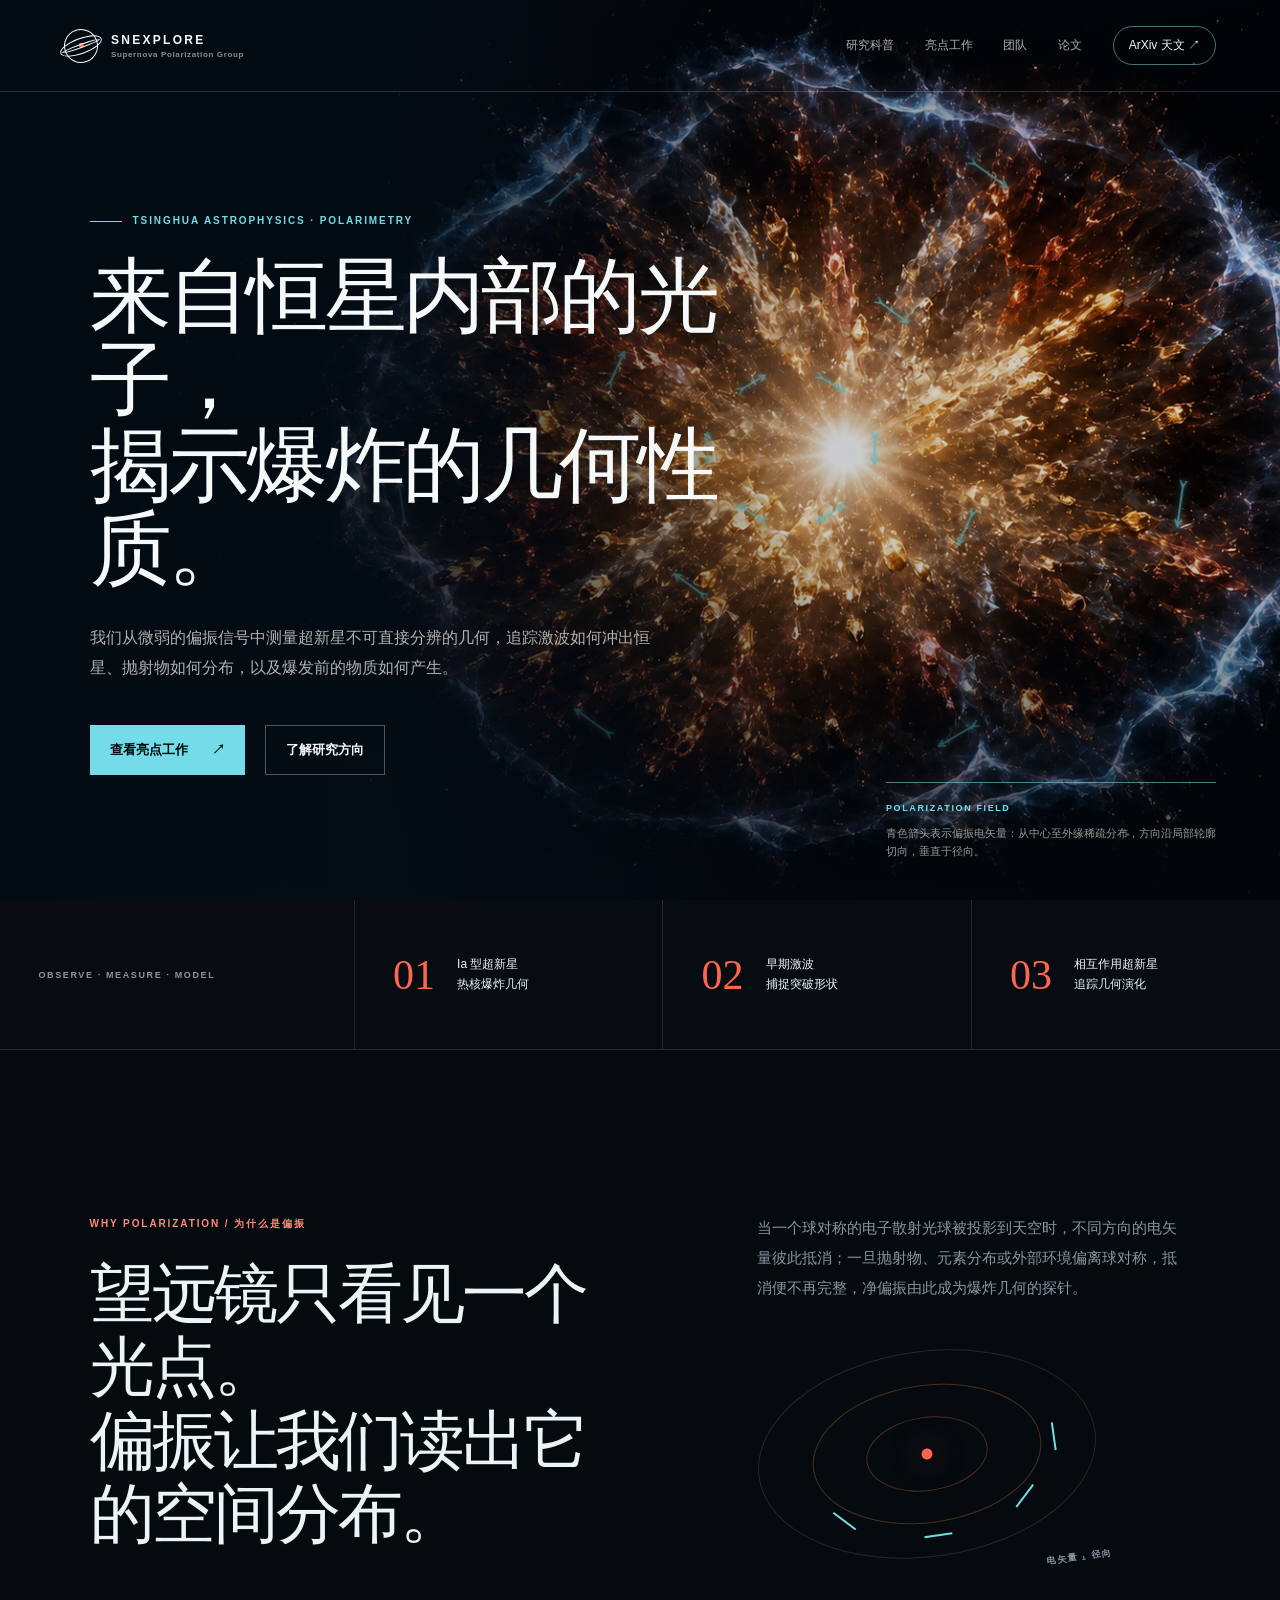
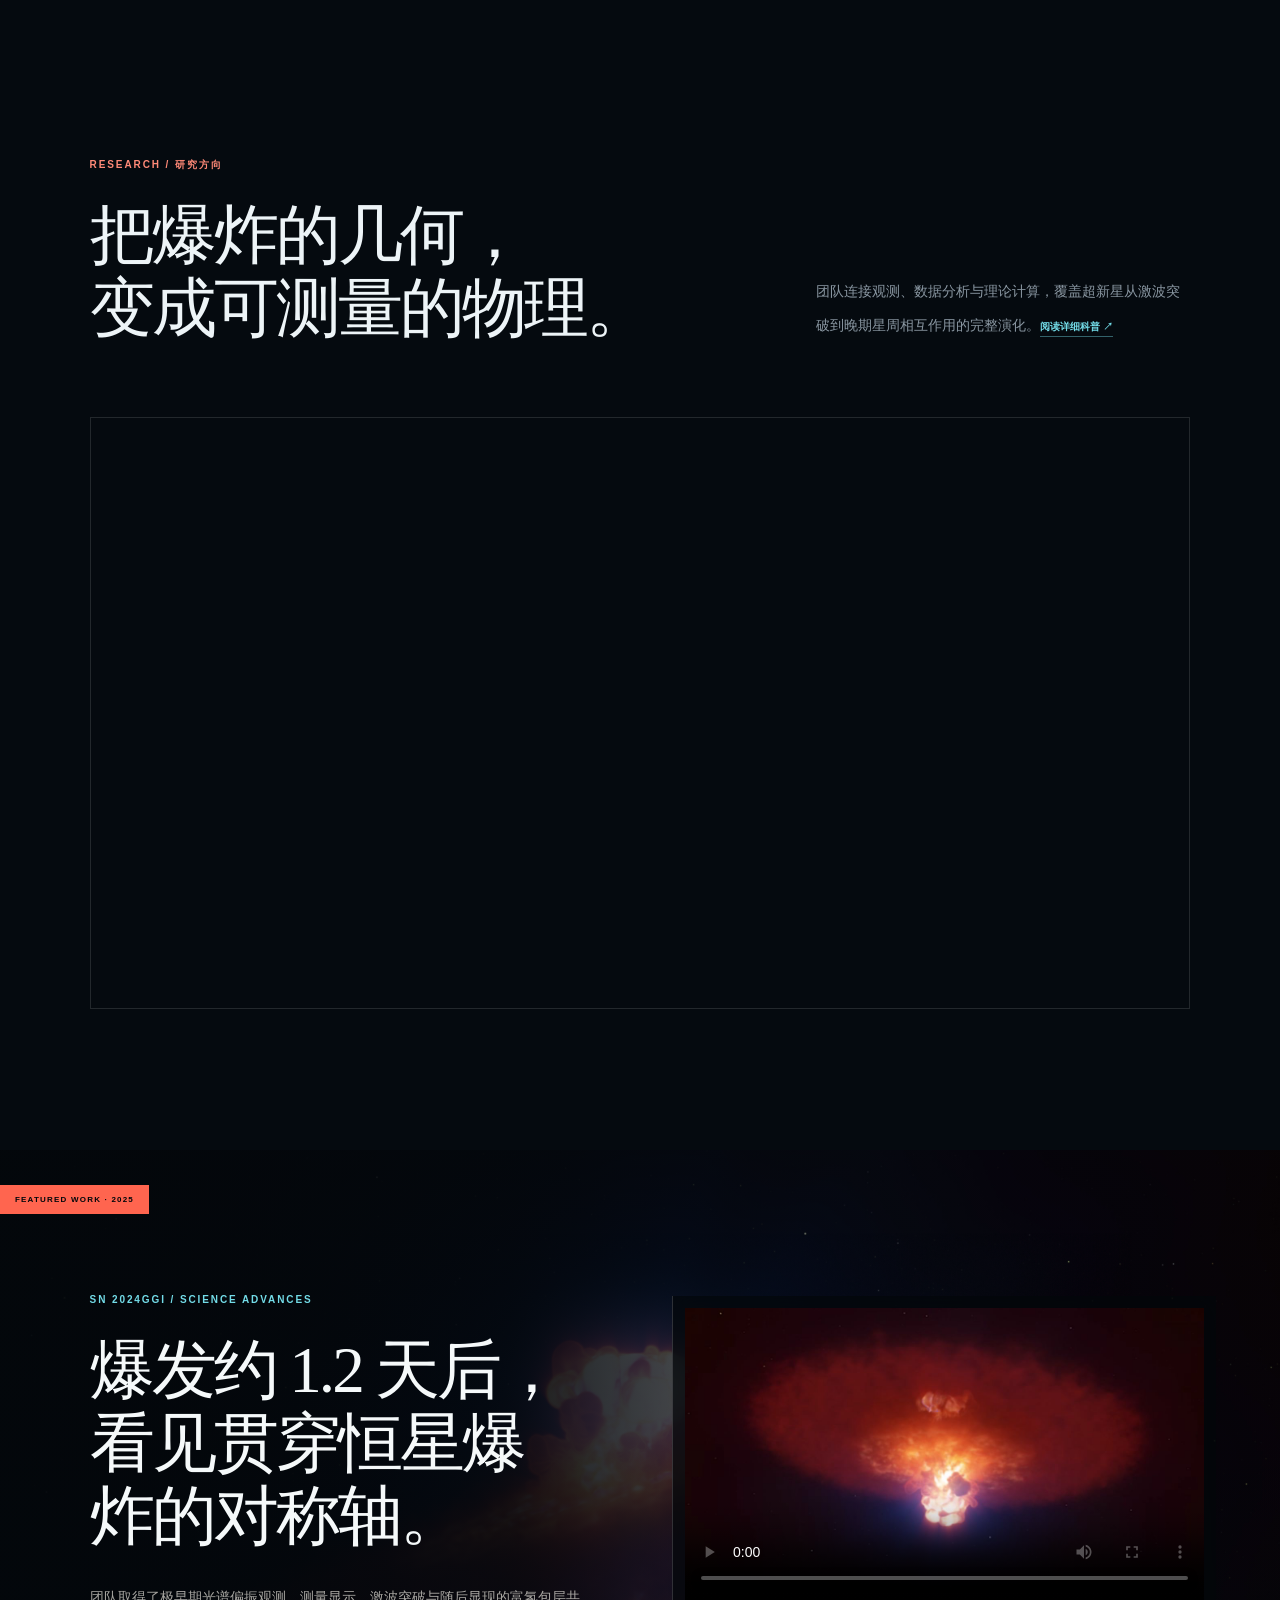
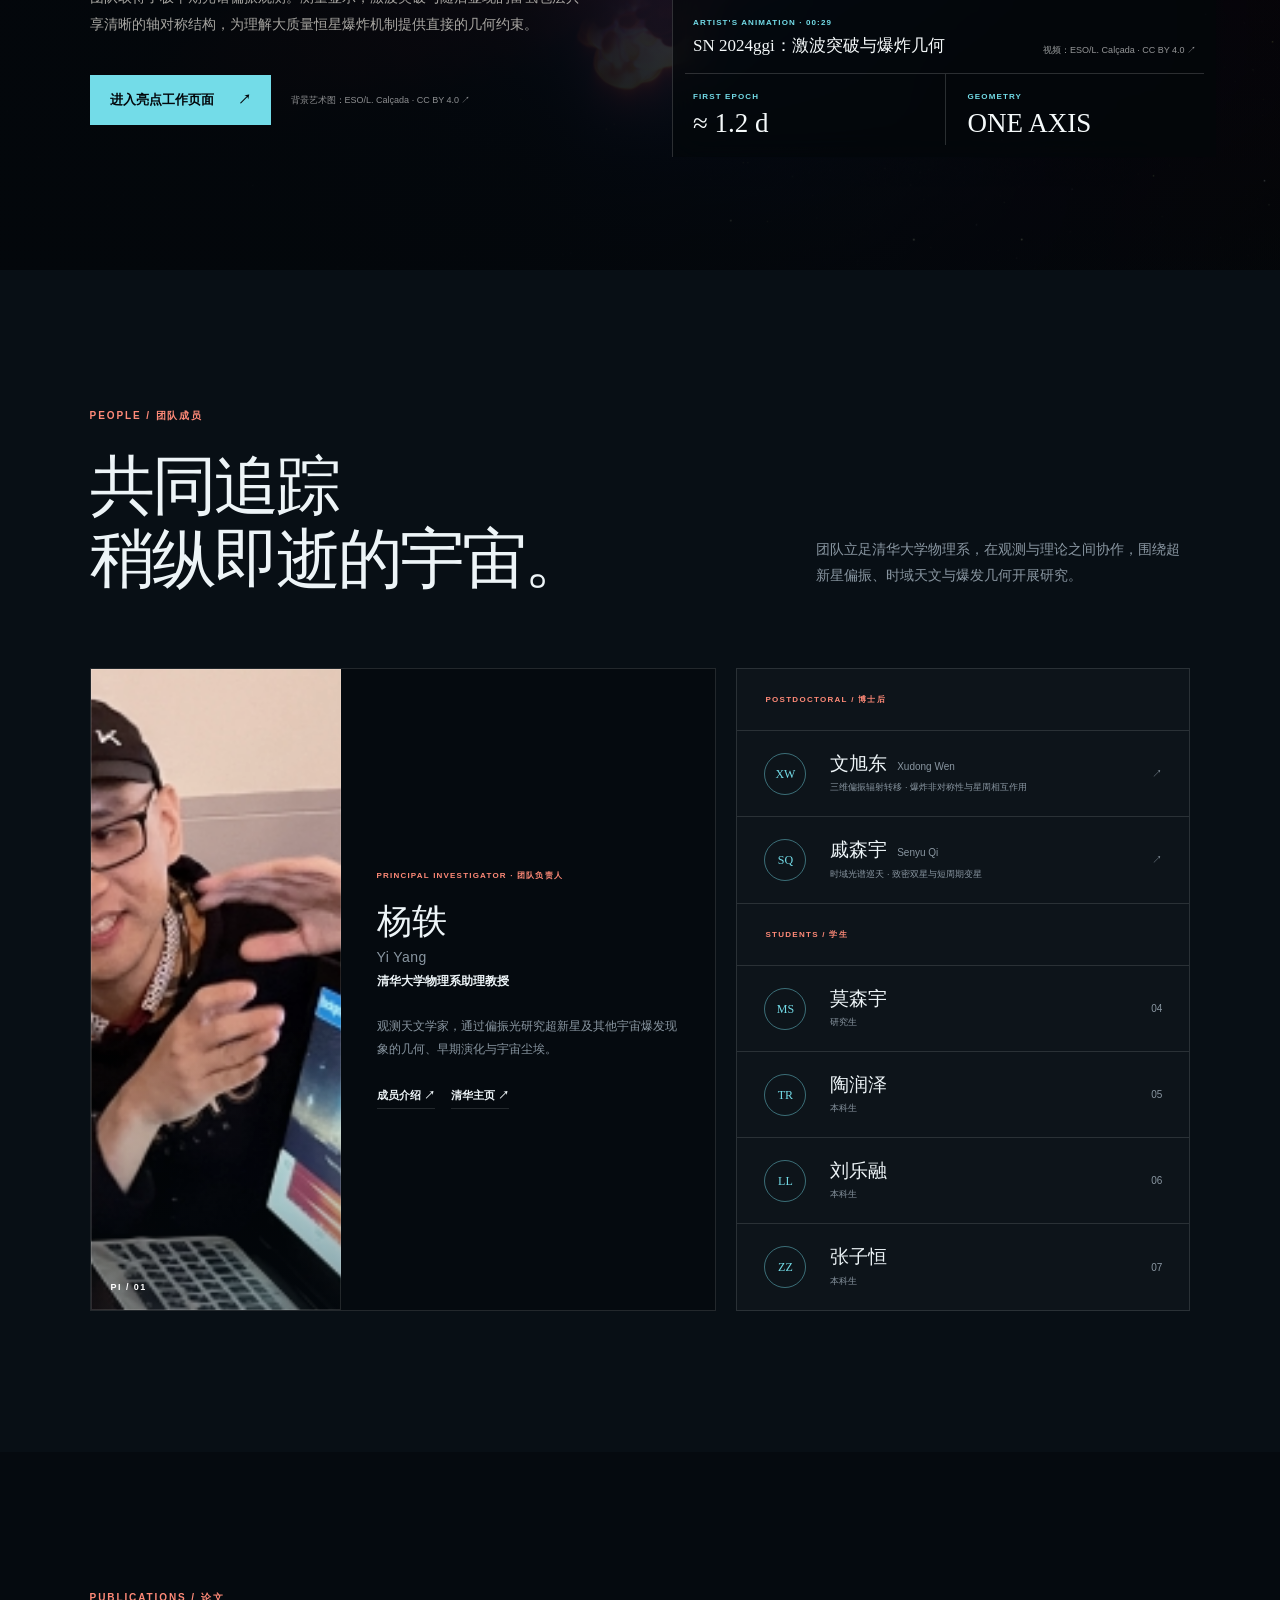
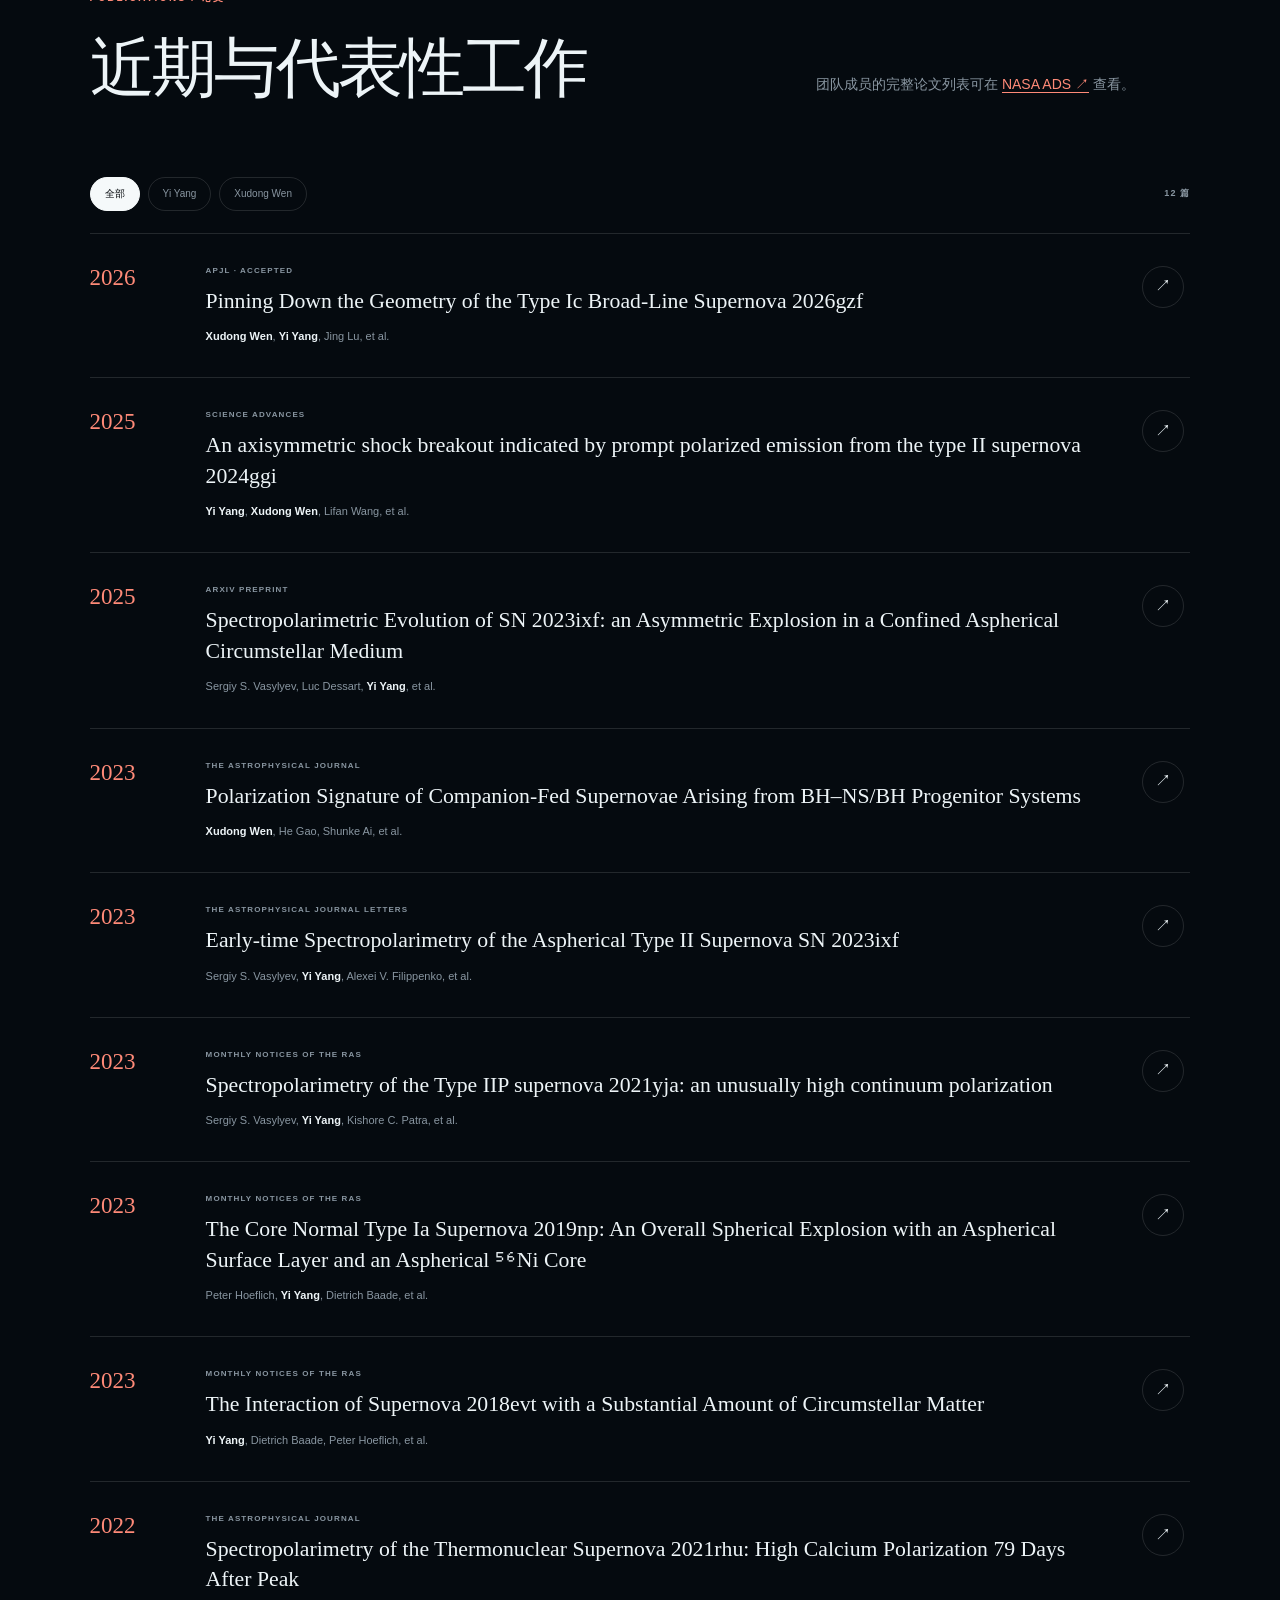
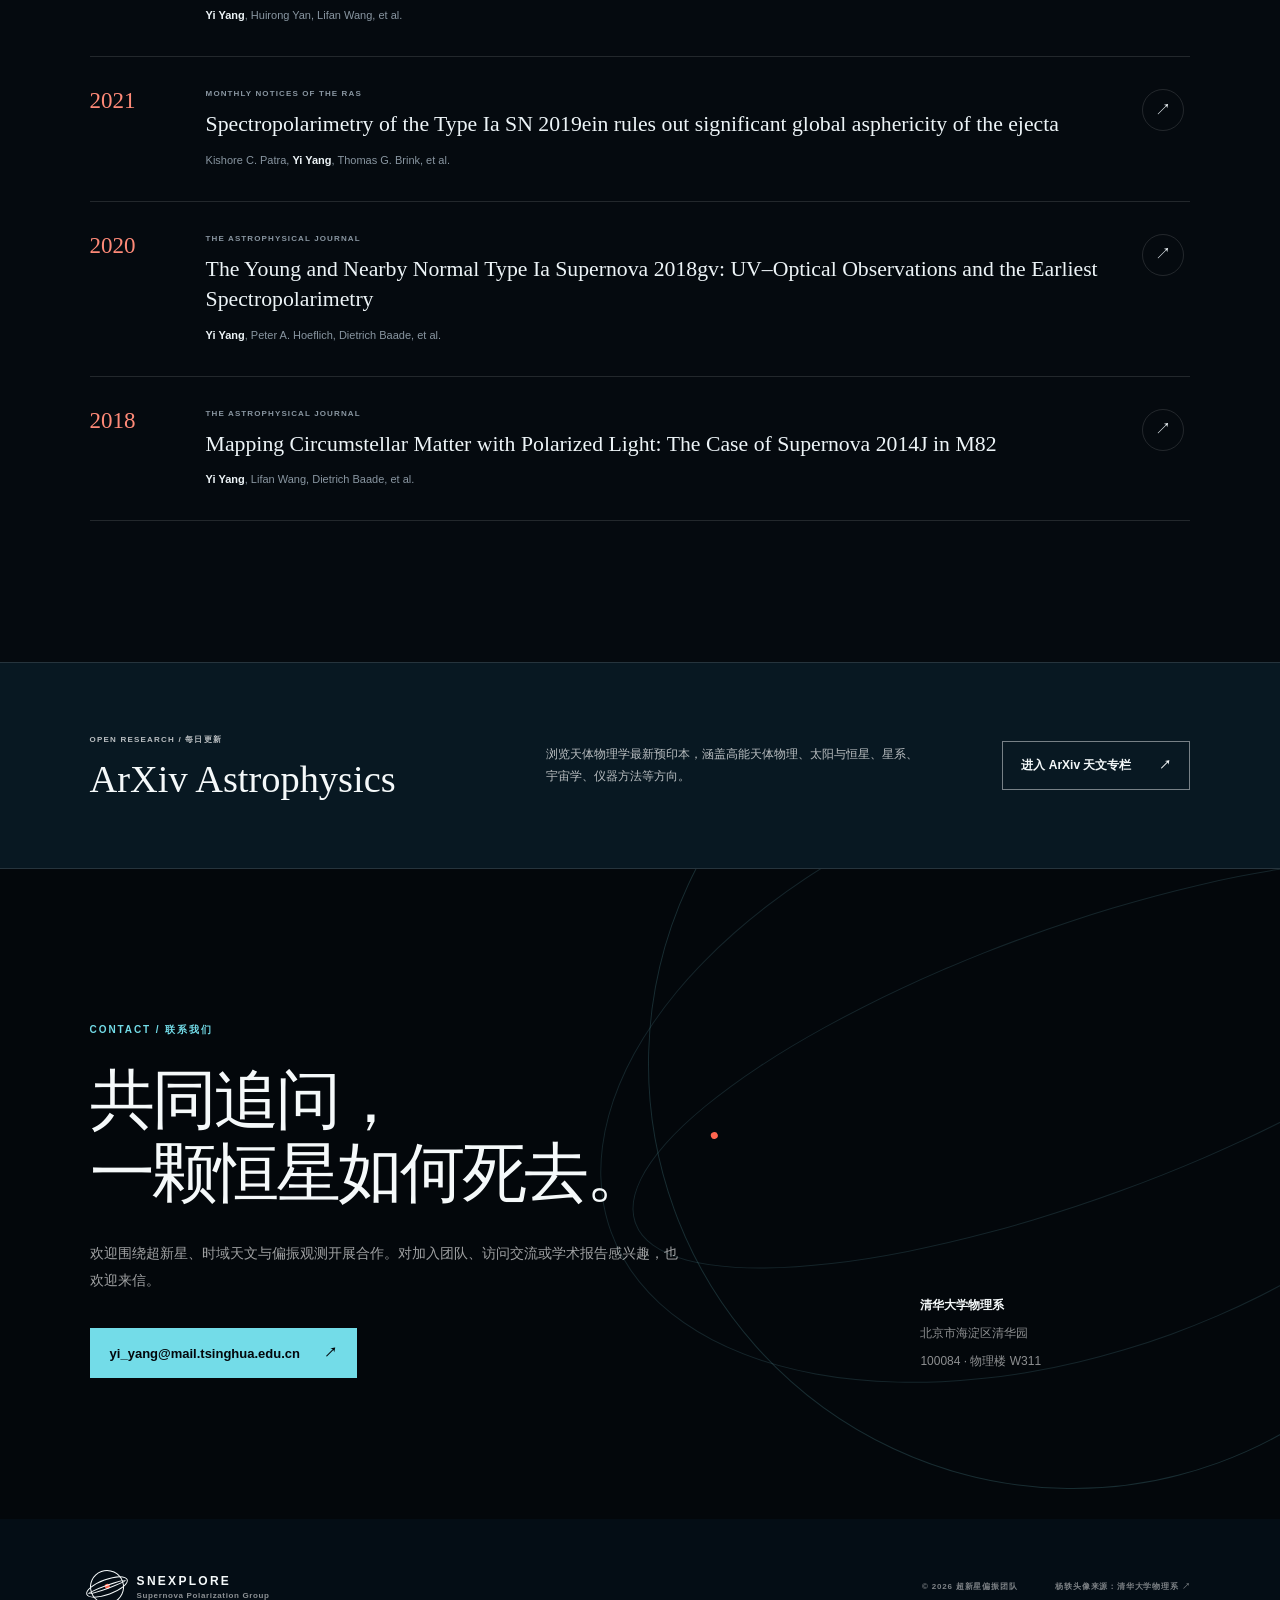
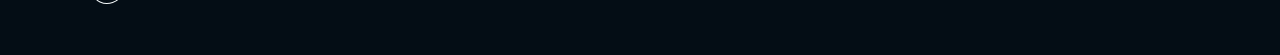
==== index.html @ 16f854c5 "Update index.html" ====
<!doctype html>
<html lang="zh-CN">
<head>
  <meta charset="utf-8">
  <meta name="viewport" content="width=device-width, initial-scale=1">
  <meta name="theme-color" content="#03070b">
  <meta name="description" content="清华大学超新星偏振团队：通过快速响应观测、光谱偏振与三维辐射转移研究恒星爆发的几何。">
  <meta property="og:title" content="超新星偏振团队 | Supernova Polarization Group">
  <meta property="og:description" content="来自恒星内部的光子，揭示爆炸的几何性质。">
  <meta property="og:type" content="website">
  <meta property="og:url" content="https://snexplore.github.io/Supernova-Research-Group/">
  <meta property="og:image" content="https://snexplore.github.io/Supernova-Research-Group/images/hero-supernova-explosion-v6.png">
  <meta name="twitter:card" content="summary_large_image">
  <meta name="twitter:title" content="超新星偏振团队 | Supernova Polarization Group">
  <meta name="twitter:description" content="来自恒星内部的光子，携带爆炸的形状。">
  <meta name="twitter:image" content="https://snexplore.github.io/Supernova-Research-Group/images/hero-supernova-explosion-v6.png">
  <title>超新星偏振团队 | Supernova Polarization Group</title>
  <link rel="icon" href="images/favicon.png">
  <link rel="stylesheet" href="css/team.css">
  <script>document.documentElement.classList.add('js')</script>
  <script src="js/team.js" defer></script>
</head>
<body>
  <a class="skip-link" href="#main">跳到主要内容</a>

  <header class="site-header" data-header>
    <a class="brand" href="#top" aria-label="超新星偏振团队首页">
      <span class="brand-mark" aria-hidden="true"><i></i></span>
      <span><b>SNEXPLORE</b><small>Supernova Polarization Group</small></span>
    </a>
    <button class="menu-toggle" type="button" aria-expanded="false" aria-controls="site-nav">菜单</button>
    <nav id="site-nav" aria-label="主导航">
      <a href="research.html">研究科普</a>
      <a href="highlights.html">亮点工作</a>
      <a href="#people">团队</a>
      <a href="#publications">论文</a>
      <a class="nav-cta" href="https://arxiv.org/list/astro-ph/recent" target="_blank" rel="noopener">ArXiv 天文 ↗</a>
    </nav>
  </header>

  <main id="main">
    <section class="hero" id="top">
      <img class="hero-image" src="images/hero-supernova-explosion-v6.png" alt="超新星爆发瞬间：中心强光、向外高速扩张的碎裂抛射物、激波壳和丝状结构" fetchpriority="high">
      <svg class="polarization-overlay" viewBox="0 0 1536 1024" preserveAspectRatio="xMidYMid slice" role="img" aria-labelledby="polarization-title">
        <title id="polarization-title">从爆炸中心至外缘稀疏分布的切向偏振电矢量，全部垂直于局部径向</title>
        <defs>
          <marker id="e-arrow-start" viewBox="0 0 8 8" refX="4" refY="4" markerWidth="5" markerHeight="5" orient="auto-start-reverse"><path d="M 8 1 L 1 4 L 8 7" fill="none" stroke="currentColor" stroke-width="1.2"/></marker>
          <marker id="e-arrow-end" viewBox="0 0 8 8" refX="4" refY="4" markerWidth="5" markerHeight="5" orient="auto"><path d="M 1 1 L 7 4 L 1 7" fill="none" stroke="currentColor" stroke-width="1.5"/></marker>
        </defs>
        <g transform="translate(-85 0)"marker-start="url(#e-arrow-start)"marker-end="url(#e-arrow-end)">
          <line x1="-14" y1="0" x2="14" y2="0" transform="translate(1120 510) rotate(90)"/>
          <line x1="-14" y1="0" x2="14" y2="0" transform="translate(1070 584) rotate(148.7)"/>
          <line x1="-14" y1="0" x2="14" y2="0" transform="translate(980 584) rotate(211.3)"/>
          <line x1="-14" y1="0" x2="14" y2="0" transform="translate(930 510) rotate(270)"/>
          <line x1="-14" y1="0" x2="14" y2="0" transform="translate(980 436) rotate(328.7)"/>
          <line x1="-14" y1="0" x2="14" y2="0" transform="translate(1070 436) rotate(31.3)"/>
          <line x1="-18" y1="0" x2="18" y2="0" transform="translate(1224 600) rotate(114.34)"/>
          <line x1="-18" y1="0" x2="18" y2="0" transform="translate(910 666) rotate(216.4)"/>
          <line x1="-18" y1="0" x2="18" y2="0" transform="translate(826 420) rotate(294.34)"/>
          <line x1="-18" y1="0" x2="18" y2="0" transform="translate(1140 354) rotate(36.4)"/>
          <line x1="-22" y1="0" x2="22" y2="0" transform="translate(1468 573) rotate(98.09)"/>
          <line x1="-22" y1="0" x2="22" y2="0" transform="translate(1215 836) rotate(149.77)"/>
          <line x1="-22" y1="0" x2="22" y2="0" transform="translate(800 822) rotate(215.8)"/>
          <line x1="-22" y1="0" x2="22" y2="0" transform="translate(582 573) rotate(261.91)"/>
          <line x1="-22" y1="0" x2="22" y2="0" transform="translate(767 215) rotate(318.83)"/>
          <line x1="-22" y1="0" x2="22" y2="0" transform="translate(1250 198) rotate(35.8)"/>
        </g>
      </svg>
      <div class="hero-scrim" aria-hidden="true"></div>
      <div class="hero-copy">
        <p class="eyebrow"><span></span> TSINGHUA ASTROPHYSICS · POLARIMETRY</p>
        <h1>来自恒星内部的光子，<br>揭示爆炸的几何性质。</h1>
        <p class="hero-lead">我们从微弱的偏振信号中测量超新星不可直接分辨的几何，追踪激波如何冲出恒星、抛射物如何分布，以及爆发前的物质如何产生。</p>
        <div class="hero-actions">
          <a class="button primary" href="highlights.html">查看亮点工作 <span aria-hidden="true">↗</span></a>
          <a class="button ghost" href="#research">了解研究方向</a>
        </div>
      </div>
      <div class="hero-note">
        <span>POLARIZATION FIELD</span>
        <p>青色箭头表示偏振电矢量：从中心至外缘稀疏分布，方向沿局部轮廓切向，垂直于径向。</p>
      </div>
      <div class="hero-index" aria-hidden="true">Q / U</div>
    </section>

    <section class="signal-strip" aria-label="团队研究速览">
      <p>OBSERVE · MEASURE · MODEL</p>
      <div><strong>01</strong><span>Ia 型超新星<br>热核爆炸几何</span></div>
      <div><strong>02</strong><span>早期激波<br>捕捉突破形状</span></div>
      <div><strong>03</strong><span>相互作用超新星<br>追踪几何演化</span></div>
    </section>

    <section class="manifesto section-pad reveal">
      <div>
        <p class="section-kicker">WHY POLARIZATION / 为什么是偏振</p>
        <h2>望远镜只看见一个光点。<br>偏振让我们读出它的空间分布。</h2>
      </div>
      <div class="manifesto-copy">
        <p>当一个球对称的电子散射光球被投影到天空时，不同方向的电矢量彼此抵消；一旦抛射物、元素分布或外部环境偏离球对称，抵消便不再完整，净偏振由此成为爆炸几何的探针。</p>
        <div class="vector-legend" aria-label="偏振方向示意图">
          <span class="legend-core"></span>
          <i style="--a:0deg"></i><i style="--a:45deg"></i><i style="--a:90deg"></i><i style="--a:135deg"></i>
          <b>电矢量 ⟂ 径向</b>
        </div>
      </div>
    </section>

    <section class="research section-pad" id="research">
      <div class="section-heading reveal">
        <div><p class="section-kicker">RESEARCH / 研究方向</p><h2>把爆炸的几何，<br>变成可测量的物理。</h2></div>
        <p>团队连接观测、数据分析与理论计算，覆盖超新星从激波突破到晚期星周相互作用的完整演化。<a class="text-link" href="research.html">阅读详细科普 ↗</a></p>
      </div>
      <div class="research-grid">
        <article class="research-card reveal">
          <div class="research-top"><span>01</span><em>THERMONUCLEAR</em></div>
          <figure class="research-plot">
            <svg viewBox="0 0 300 150" role="img" aria-label="Ia 型超新星连续谱与谱线偏振概念曲线">
              <path class="plot-axis" d="M30 16V122H284"/>
              <path class="plot-grid" d="M30 52H284M30 87H284"/>
              <path class="plot-secondary" d="M30 102C65 103 88 100 112 102S158 101 184 103 230 101 284 102"/>
              <path class="plot-primary" d="M30 104C65 103 83 102 104 100 120 97 126 49 142 48 159 49 158 96 178 99 197 101 211 98 225 94 239 88 243 67 255 63 268 67 271 96 284 99"/>
              <text x="104" y="38">Si II</text><text x="234" y="54">Ca II</text><text x="35" y="143">WAVELENGTH →</text><text x="2" y="18">P</text>
            </svg>
            <figcaption>谱线峰值追踪元素分布；低连续谱约束整体形状</figcaption>
          </figure>
          <h3>Ia 型超新星偏振</h3>
          <p>用连续谱与谱线偏振约束白矮星热核爆炸的整体非球对称性、元素分布和观测视角。</p>
          <a class="card-link" href="research.html#type-ia">TYPE IA SUPERNOVAE · 深入了解 ↗</a>
        </article>
        <article class="research-card reveal">
          <div class="research-top"><span>02</span><em>SHOCK BREAKOUT</em></div>
          <figure class="research-plot">
            <svg viewBox="0 0 300 150" role="img" aria-label="超新星爆发后早期偏振随时间变化的概念曲线">
              <path class="plot-axis" d="M30 16V122H284"/>
              <path class="plot-grid" d="M30 52H284M30 87H284"/>
              <path class="plot-primary" d="M31 35C53 37 61 44 78 54 95 65 101 92 125 96 151 100 167 76 190 73 216 70 235 84 284 87"/>
              <path class="plot-marker" d="M80 16V122M190 16V122"/>
              <text x="48" y="143">HOURS</text><text x="172" y="143">DAYS</text><text x="2" y="18">P</text><text x="87" y="31">BREAKOUT</text>
            </svg>
            <figcaption>小时尺度保留最初几何；快速响应决定能否捕捉</figcaption>
          </figure>
          <h3>早期激波突破</h3>
          <p>在爆发后数小时至数天内快速响应，在星周相互作用重塑外层之前测量第一缕光携带的几何。</p>
          <a class="card-link" href="research.html#shock-breakout">RAPID RESPONSE · 深入了解 ↗</a>
        </article>
        <article class="research-card reveal">
          <div class="research-top"><span>03</span><em>INTERACTION</em></div>
          <figure class="research-plot">
            <svg viewBox="0 0 300 150" role="img" aria-label="相互作用超新星在 Stokes Q-U 平面上的概念轨迹">
              <path class="plot-axis" d="M22 74H286M151 14V130"/>
              <path class="plot-grid" d="M68 14V130M234 14V130M22 38H286M22 108H286"/>
              <path class="plot-primary qu-loop" d="M83 99C98 50 151 27 204 45 242 58 219 103 174 110 127 118 91 91 111 64 131 38 186 46 201 72"/>
              <circle cx="83" cy="99" r="4"/><circle cx="151" cy="27" r="4"/><circle cx="204" cy="45" r="4"/><circle cx="174" cy="110" r="4"/>
              <text x="278" y="69">Q</text><text x="157" y="20">U</text><text x="28" y="143">MULTI-EPOCH / LINE LOOP</text>
            </svg>
            <figcaption>轨迹方向、主轴与环结构编码三维形态及其演化</figcaption>
          </figure>
          <h3>相互作用超新星几何演化</h3>
          <p>连接多历元偏振、光谱与三维辐射转移，追踪抛射物撞击非球对称星周物质时的形态演化。</p>
          <a class="card-link" href="research.html#interaction">GEOMETRIC EVOLUTION · 深入了解 ↗</a>
        </article>
      </div>
    </section>

    <section class="featured-work">
      <div class="feature-label">FEATURED WORK · 2025</div>
      <div class="feature-copy reveal">
        <p class="section-kicker light">SN 2024ggi / SCIENCE ADVANCES</p>
        <h2>爆发约 1.2 天后，<br>看见贯穿恒星爆炸的对称轴。</h2>
        <p>团队取得了极早期光谱偏振观测。测量显示，激波突破与随后显现的富氢包层共享清晰的轴对称结构，为理解大质量恒星爆炸机制提供直接的几何约束。</p>
        <div class="feature-actions">
          <a class="button primary" href="highlights.html#sn2024ggi">进入亮点工作页面 <span aria-hidden="true">↗</span></a>
          <a class="art-credit" href="https://www.eso.org/public/images/eso2520a/" target="_blank" rel="noopener">背景艺术图：ESO/L. Calçada · CC BY 4.0 ↗</a>
        </div>
      </div>
      <div class="feature-media reveal">
        <video controls playsinline preload="metadata" poster="images/sn2024ggi-video-poster-v2.png" aria-label="SN 2024ggi 超新星爆发艺术动画">
          <source src="videos/sn2024ggi-eso.mp4" type="video/mp4">
          您的浏览器暂不支持视频播放。
        </video>
        <div class="video-caption">
          <div><span>ARTIST'S ANIMATION · 00:29</span><strong>SN 2024ggi：激波突破与爆炸几何</strong></div>
          <a href="https://www.eso.org/public/videos/eso2520b/" target="_blank" rel="noopener">视频：ESO/L. Calçada · CC BY 4.0 ↗</a>
        </div>
        <div class="feature-brief" aria-label="研究关键数据">
          <div><span>FIRST EPOCH</span><strong>≈ 1.2 d</strong></div>
          <div><span>GEOMETRY</span><strong>ONE AXIS</strong></div>
        </div>
      </div>
    </section>

    <section class="people section-pad" id="people">
      <div class="section-heading reveal">
        <div><p class="section-kicker">PEOPLE / 团队成员</p><h2>共同追踪<br>稍纵即逝的宇宙。</h2></div>
        <p>团队立足清华大学物理系，在观测与理论之间协作，围绕超新星偏振、时域天文与爆发几何开展研究。</p>
      </div>

      <div class="people-layout">
        <article class="leader-card pi-card reveal">
          <a class="leader-photo" href="people/yi-yang.html" aria-label="查看杨轶成员介绍">
            <img src="images/yi-yang-official.jpg" alt="杨轶，清华大学物理系助理教授" loading="lazy">
            <span>PI / 01</span>
          </a>
          <div class="leader-info">
            <p>PRINCIPAL INVESTIGATOR · 团队负责人</p>
            <h3>杨轶 <small>Yi Yang</small></h3>
            <span class="role">清华大学物理系助理教授</span>
            <p>观测天文学家，通过偏振光研究超新星及其他宇宙爆发现象的几何、早期演化与宇宙尘埃。</p>
            <div class="person-links"><a href="people/yi-yang.html">成员介绍 ↗</a><a href="https://www.phys.tsinghua.edu.cn/info/1101/5858.htm" target="_blank" rel="noopener">清华主页 ↗</a></div>
          </div>
        </article>

        <div class="roster-panel reveal">
          <section class="roster-group" aria-labelledby="postdoc-heading">
            <p class="roster-label" id="postdoc-heading">POSTDOCTORAL / 博士后</p>
            <article class="roster-row">
              <span class="roster-initial">XW</span>
              <div><h3>文旭东 <small>Xudong Wen</small></h3><p>三维偏振辐射转移 · 爆炸非对称性与星周相互作用</p></div>
              <a href="people/xudong-wen.html" aria-label="查看文旭东成员介绍">↗</a>
            </article>
            <article class="roster-row">
              <span class="roster-initial">SQ</span>
              <div><h3>戚森宇 <small>Senyu Qi</small></h3><p>时域光谱巡天 · 致密双星与短周期变星</p></div>
              <a href="https://arxiv.org/search/?query=Senyu+Qi&amp;searchtype=author" target="_blank" rel="noopener" aria-label="在 arXiv 查看戚森宇的论文">↗</a>
            </article>
          </section>
          <section class="roster-group" aria-labelledby="student-heading">
            <p class="roster-label" id="student-heading">STUDENTS / 学生</p>
            <article class="roster-row"><span class="roster-initial">MS</span><div><h3>莫森宇</h3><p>研究生</p></div><span>04</span></article>
            <article class="roster-row"><span class="roster-initial">TR</span><div><h3>陶润泽</h3><p>本科生</p></div><span>05</span></article>
            <article class="roster-row"><span class="roster-initial">LL</span><div><h3>刘乐融</h3><p>本科生</p></div><span>06</span></article>
            <article class="roster-row"><span class="roster-initial">ZZ</span><div><h3>张子恒</h3><p>本科生</p></div><span>07</span></article>
          </section>
        </div>
      </div>
    </section>

    <section class="publications section-pad" id="publications">
      <div class="section-heading publication-heading reveal">
        <div><p class="section-kicker">PUBLICATIONS / 论文</p><h2>近期与代表性工作</h2></div>
        <p>团队成员的完整论文列表可在 <a href="https://ui.adsabs.harvard.edu/public-libraries/lmltK2eiSIqWNGR-h2XAeg" target="_blank" rel="noopener">NASA ADS ↗</a> 查看。</p>
      </div>
      <div class="publication-tools reveal" aria-label="论文筛选">
        <div class="filter-group" role="group" aria-label="按作者筛选">
          <button class="filter active" type="button" data-filter="all" aria-pressed="true">全部</button>
          <button class="filter" type="button" data-filter="yi" aria-pressed="false">Yi Yang</button>
          <button class="filter" type="button" data-filter="xudong" aria-pressed="false">Xudong Wen</button>
        </div>
        <span class="publication-count" aria-live="polite">12 篇</span>
      </div>
      <ol class="publication-list">
        <li data-authors="yi xudong" class="reveal"><span class="pub-year">2026</span><div><p>APJL · ACCEPTED</p><h3>Pinning Down the Geometry of the Type Ic Broad-Line Supernova 2026gzf</h3><span><b>Xudong Wen</b>, <b>Yi Yang</b>, Jing Lu, et al.</span></div><a href="https://arxiv.org/abs/2606.18881" target="_blank" rel="noopener" aria-label="打开 SN 2026gzf 论文">↗</a></li>
        <li data-authors="yi xudong" class="reveal"><span class="pub-year">2025</span><div><p>SCIENCE ADVANCES</p><h3>An axisymmetric shock breakout indicated by prompt polarized emission from the type II supernova 2024ggi</h3><span><b>Yi Yang</b>, <b>Xudong Wen</b>, Lifan Wang, et al.</span></div><a href="https://doi.org/10.1126/sciadv.adx2925" target="_blank" rel="noopener" aria-label="打开 SN 2024ggi 论文">↗</a></li>
        <li data-authors="yi" class="reveal"><span class="pub-year">2025</span><div><p>ARXIV PREPRINT</p><h3>Spectropolarimetric Evolution of SN 2023ixf: an Asymmetric Explosion in a Confined Aspherical Circumstellar Medium</h3><span>Sergiy S. Vasylyev, Luc Dessart, <b>Yi Yang</b>, et al.</span></div><a href="https://arxiv.org/abs/2505.03975" target="_blank" rel="noopener" aria-label="打开 SN 2023ixf 演化论文">↗</a></li>
        <li data-authors="xudong" class="reveal"><span class="pub-year">2023</span><div><p>THE ASTROPHYSICAL JOURNAL</p><h3>Polarization Signature of Companion-Fed Supernovae Arising from BH–NS/BH Progenitor Systems</h3><span><b>Xudong Wen</b>, He Gao, Shunke Ai, et al.</span></div><a href="https://arxiv.org/abs/2308.11913" target="_blank" rel="noopener" aria-label="打开伴星供能超新星论文">↗</a></li>
        <li data-authors="yi" class="reveal"><span class="pub-year">2023</span><div><p>THE ASTROPHYSICAL JOURNAL LETTERS</p><h3>Early-time Spectropolarimetry of the Aspherical Type II Supernova SN 2023ixf</h3><span>Sergiy S. Vasylyev, <b>Yi Yang</b>, Alexei V. Filippenko, et al.</span></div><a href="https://arxiv.org/abs/2307.01268" target="_blank" rel="noopener" aria-label="打开 SN 2023ixf 早期论文">↗</a></li>
        <li data-authors="yi" class="reveal"><span class="pub-year">2023</span><div><p>MONTHLY NOTICES OF THE RAS</p><h3>Spectropolarimetry of the Type IIP supernova 2021yja: an unusually high continuum polarization</h3><span>Sergiy S. Vasylyev, <b>Yi Yang</b>, Kishore C. Patra, et al.</span></div><a href="https://arxiv.org/abs/2303.06497" target="_blank" rel="noopener" aria-label="打开 SN 2021yja 论文">↗</a></li>
        <li data-authors="yi" class="reveal"><span class="pub-year">2023</span><div><p>MONTHLY NOTICES OF THE RAS</p><h3>The Core Normal Type Ia Supernova 2019np: An Overall Spherical Explosion with an Aspherical Surface Layer and an Aspherical ⁵⁶Ni Core</h3><span>Peter Hoeflich, <b>Yi Yang</b>, Dietrich Baade, et al.</span></div><a href="https://arxiv.org/abs/2301.04721" target="_blank" rel="noopener" aria-label="打开 SN 2019np 论文">↗</a></li>
        <li data-authors="yi" class="reveal"><span class="pub-year">2023</span><div><p>MONTHLY NOTICES OF THE RAS</p><h3>The Interaction of Supernova 2018evt with a Substantial Amount of Circumstellar Matter</h3><span><b>Yi Yang</b>, Dietrich Baade, Peter Hoeflich, et al.</span></div><a href="https://arxiv.org/abs/2211.04423" target="_blank" rel="noopener" aria-label="打开 SN 2018evt 论文">↗</a></li>
        <li data-authors="yi" class="reveal"><span class="pub-year">2022</span><div><p>THE ASTROPHYSICAL JOURNAL</p><h3>Spectropolarimetry of the Thermonuclear Supernova 2021rhu: High Calcium Polarization 79 Days After Peak</h3><span><b>Yi Yang</b>, Huirong Yan, Lifan Wang, et al.</span></div><a href="https://arxiv.org/abs/2208.12862" target="_blank" rel="noopener" aria-label="打开 SN 2021rhu 论文">↗</a></li>
        <li data-authors="yi" class="reveal"><span class="pub-year">2021</span><div><p>MONTHLY NOTICES OF THE RAS</p><h3>Spectropolarimetry of the Type Ia SN 2019ein rules out significant global asphericity of the ejecta</h3><span>Kishore C. Patra, <b>Yi Yang</b>, Thomas G. Brink, et al.</span></div><a href="https://arxiv.org/abs/2110.07980" target="_blank" rel="noopener" aria-label="打开 SN 2019ein 论文">↗</a></li>
        <li data-authors="yi" class="reveal"><span class="pub-year">2020</span><div><p>THE ASTROPHYSICAL JOURNAL</p><h3>The Young and Nearby Normal Type Ia Supernova 2018gv: UV–Optical Observations and the Earliest Spectropolarimetry</h3><span><b>Yi Yang</b>, Peter A. Hoeflich, Dietrich Baade, et al.</span></div><a href="https://arxiv.org/abs/1903.10820" target="_blank" rel="noopener" aria-label="打开 SN 2018gv 论文">↗</a></li>
        <li data-authors="yi" class="reveal"><span class="pub-year">2018</span><div><p>THE ASTROPHYSICAL JOURNAL</p><h3>Mapping Circumstellar Matter with Polarized Light: The Case of Supernova 2014J in M82</h3><span><b>Yi Yang</b>, Lifan Wang, Dietrich Baade, et al.</span></div><a href="https://arxiv.org/abs/1801.04656" target="_blank" rel="noopener" aria-label="打开 SN 2014J 论文">↗</a></li>
      </ol>
    </section>

    <section class="arxiv-band reveal" aria-label="ArXiv 天文专栏入口">
      <div><p>OPEN RESEARCH / 每日更新</p><h2>ArXiv Astrophysics</h2></div>
      <p>浏览天体物理学最新预印本，涵盖高能天体物理、太阳与恒星、星系、宇宙学、仪器方法等方向。</p>
      <a href="https://arxiv.org/list/astro-ph/recent" target="_blank" rel="noopener">进入 ArXiv 天文专栏 <span>↗</span></a>
    </section>

    <section class="contact section-pad" id="contact">
      <div class="contact-orbit" aria-hidden="true"><i></i><i></i><i></i></div>
      <div class="contact-copy reveal">
        <p class="section-kicker light">CONTACT / 联系我们</p>
        <h2>共同追问，<br>一颗恒星如何死去。</h2>
        <p>欢迎围绕超新星、时域天文与偏振观测开展合作。对加入团队、访问交流或学术报告感兴趣，也欢迎来信。</p>
        <a class="button primary" href="mailto:yi_yang@mail.tsinghua.edu.cn">yi_yang@mail.tsinghua.edu.cn <span aria-hidden="true">↗</span></a>
      </div>
      <address><span>清华大学物理系</span><span>北京市海淀区清华园</span><span>100084 · 物理楼 W311</span></address>
    </section>
  </main>

  <footer>
    <a class="brand footer-brand" href="#top"><span class="brand-mark" aria-hidden="true"><i></i></span><span><b>SNEXPLORE</b><small>Supernova Polarization Group</small></span></a>
    <p>© 2026 超新星偏振团队</p>
    <p><a href="https://www.phys.tsinghua.edu.cn/info/1101/5858.htm" target="_blank" rel="noopener">杨轶头像来源：清华大学物理系 ↗</a></p>
  </footer>
</body>
</html>
---- css/team.css ----
:root {
  --night: #03070b;
  --night-2: #071019;
  --night-3: #0b1822;
  --paper: #050a0f;
  --paper-2: #080f15;
  --ink: #edf4f7;
  --muted: #8996a1;
  --copper: #ff654f;
  --copper-dark: #ff8a78;
  --cyan: #73dce8;
  --ivory: #f5f9fa;
  --line: rgba(255, 255, 255, 0.12);
  --line-dark: rgba(255, 255, 255, 0.16);
  --serif: Georgia, "Noto Serif SC", "Songti SC", SimSun, serif;
  --sans: Inter, "Noto Sans SC", "Microsoft YaHei", Arial, sans-serif;
}

* { box-sizing: border-box; }
html { scroll-behavior: smooth; }
body {
  margin: 0;
  background: var(--paper);
  color: var(--ink);
  font-family: var(--sans);
  -webkit-font-smoothing: antialiased;
}
a { color: inherit; text-decoration: none; }
button { font: inherit; }
img { display: block; max-width: 100%; }
h1, h2, h3, p { margin-top: 0; }
::selection { color: var(--ivory); background: var(--copper-dark); }

.skip-link {
  position: fixed;
  top: -80px;
  left: 16px;
  z-index: 100;
  padding: 11px 15px;
  color: var(--night);
  background: var(--cyan);
}
.skip-link:focus { top: 14px; }

.site-header {
  position: absolute;
  inset: 0 0 auto;
  z-index: 20;
  display: flex;
  align-items: center;
  justify-content: space-between;
  height: 92px;
  padding: 0 clamp(24px, 5vw, 78px);
  color: var(--ivory);
  border-bottom: 1px solid var(--line-dark);
  transition: background .25s ease, height .25s ease, box-shadow .25s ease;
}
.site-header.scrolled {
  position: fixed;
  height: 70px;
  background: rgba(3, 7, 11, .94);
  backdrop-filter: blur(18px);
  box-shadow: 0 12px 38px rgba(0, 0, 0, .16);
}
.brand { display: inline-flex; align-items: center; gap: 13px; }
.brand > span:last-child { display: grid; gap: 3px; }
.brand b { font-size: 12px; letter-spacing: .19em; }
.brand small {
  color: rgba(255, 255, 255, .55);
  font-size: 8px;
  font-weight: 600;
  letter-spacing: .08em;
}
.brand-mark {
  position: relative;
  width: 34px;
  height: 34px;
  flex: 0 0 auto;
  border: 1px solid currentColor;
  border-radius: 50%;
  transform: rotate(-20deg);
}
.brand-mark::before,
.brand-mark::after {
  position: absolute;
  content: "";
  border: 1px solid currentColor;
  border-radius: 50%;
}
.brand-mark::before { inset: 8px -6px; }
.brand-mark::after { inset: 14px -4px; }
.brand-mark i {
  position: absolute;
  top: 13px;
  left: 14px;
  width: 5px;
  height: 5px;
  border-radius: 50%;
  background: var(--copper);
}
.site-header nav {
  display: flex;
  align-items: center;
  gap: clamp(17px, 2.4vw, 38px);
  font-size: 12px;
}
.site-header nav a { color: rgba(255, 255, 255, .68); transition: color .2s ease; }
.site-header nav a:hover,
.site-header nav a:focus { color: var(--ivory); }
.nav-cta {
  padding: 10px 15px;
  color: var(--ivory) !important;
  border: 1px solid rgba(120, 206, 219, .55);
  border-radius: 999px;
}
.menu-toggle {
  display: none;
  padding: 8px;
  color: inherit;
  background: none;
  border: 0;
  font-size: 11px;
  letter-spacing: .14em;
}

.hero {
  position: relative;
  min-height: 800px;
  height: max(800px, 100svh);
  overflow: hidden;
  color: var(--ivory);
  background: var(--night);
}
.hero-image {
  position: absolute;
  inset: 0;
  width: 100%;
  height: 100%;
  object-fit: cover;
  object-position: center;
  filter: saturate(.88) contrast(1.03);
}
.polarization-overlay {
  position: absolute;
  inset: 0;
  z-index: 1;
  width: 100%;
  height: 100%;
  color: var(--cyan);
  pointer-events: none;
}
.polarization-overlay g {
  fill: none;
  stroke: currentColor;
  stroke-width: 2;
  stroke-linecap: round;
  opacity: .76;
  filter: drop-shadow(0 0 4px rgba(115, 220, 232, .8));
}
.hero-scrim {
  position: absolute;
  inset: 0;
  z-index: 2;
  background:
    linear-gradient(90deg, rgba(3, 11, 19, .96) 0%, rgba(4, 13, 22, .84) 30%, rgba(4, 13, 22, .2) 63%, rgba(3, 11, 19, .16) 100%),
    linear-gradient(0deg, rgba(2, 8, 14, .74) 0%, transparent 42%),
    linear-gradient(180deg, rgba(2, 8, 14, .4) 0%, transparent 28%);
}
.hero-copy {
  position: relative;
  z-index: 3;
  width: min(740px, 58vw);
  padding: clamp(180px, 24vh, 250px) 0 80px clamp(28px, 7vw, 112px);
}
.eyebrow,
.section-kicker {
  display: flex;
  align-items: center;
  gap: 11px;
  margin-bottom: 29px;
  color: var(--copper-dark);
  font-size: 10px;
  font-weight: 800;
  line-height: 1;
  letter-spacing: .19em;
  text-transform: uppercase;
}
.eyebrow { color: var(--cyan); }
.eyebrow span { width: 32px; height: 1px; background: currentColor; }
.section-kicker.light { color: var(--cyan); }
.hero h1,
.manifesto h2,
.section-heading h2,
.feature-copy h2,
.contact h2,
.subpage-hero h1,
.profile-name,
.highlight-story h2 {
  font-family: var(--serif);
  font-weight: 400;
  letter-spacing: -.045em;
}
.hero h1 {
  max-width: 760px;
  margin-bottom: 30px;
  font-size: clamp(54px, 6.4vw, 102px);
  line-height: 1.03;
}
.hero-lead {
  max-width: 590px;
  margin-bottom: 0;
  color: rgba(251, 248, 239, .7);
  font-size: 16px;
  line-height: 1.9;
}
.hero-actions { display: flex; align-items: center; gap: 20px; margin-top: 42px; }
.button {
  display: inline-flex;
  align-items: center;
  justify-content: center;
  gap: 24px;
  min-height: 50px;
  padding: 0 20px;
  font-size: 13px;
  font-weight: 700;
  transition: transform .2s ease, background .2s ease, border-color .2s ease;
}
.button:hover { transform: translateY(-2px); }
.button.primary { color: var(--night); background: var(--cyan); }
.button.primary:hover { background: #a8e4eb; }
.button.ghost { color: var(--ivory); border: 1px solid rgba(255, 255, 255, .3); }
.hero-note {
  position: absolute;
  right: clamp(26px, 5vw, 78px);
  bottom: 40px;
  z-index: 3;
  width: min(330px, 33vw);
  padding-top: 14px;
  border-top: 1px solid rgba(120, 206, 219, .6);
}
.hero-note span {
  color: var(--cyan);
  font-size: 9px;
  font-weight: 800;
  letter-spacing: .18em;
}
.hero-note p {
  margin: 9px 0 0;
  color: rgba(251, 248, 239, .6);
  font-size: 11px;
  line-height: 1.65;
}
.hero-index {
  position: absolute;
  right: 5vw;
  top: 18%;
  z-index: 3;
  color: rgba(255, 255, 255, .2);
  font: 400 12px/1 var(--serif);
  letter-spacing: .18em;
  writing-mode: vertical-rl;
}

.signal-strip {
  display: grid;
  grid-template-columns: 1.15fr repeat(3, 1fr);
  min-height: 150px;
  background: #060c12;
  border-bottom: 1px solid var(--line);
}
.signal-strip > * {
  display: flex;
  align-items: center;
  padding: 27px clamp(22px, 3vw, 48px);
  border-right: 1px solid var(--line);
}
.signal-strip > *:last-child { border-right: 0; }
.signal-strip > p {
  margin: 0;
  color: var(--muted);
  font-size: 9px;
  font-weight: 800;
  letter-spacing: .18em;
}
.signal-strip div { gap: 22px; }
.signal-strip strong {
  color: var(--copper);
  font: 400 42px/1 var(--serif);
}
.signal-strip span { font-size: 12px; line-height: 1.65; }

.section-pad { padding: clamp(92px, 11vw, 166px) clamp(28px, 7vw, 112px); }
.manifesto {
  display: grid;
  grid-template-columns: minmax(0, 1.12fr) minmax(340px, .88fr);
  gap: 9vw;
  align-items: center;
  min-height: 670px;
}
.manifesto h2,
.section-heading h2,
.feature-copy h2,
.contact h2 {
  margin-bottom: 0;
  font-size: clamp(44px, 5.1vw, 76px);
  line-height: 1.12;
}
.manifesto-copy > p {
  color: var(--muted);
  font-size: 15px;
  line-height: 2;
}
.vector-legend {
  position: relative;
  width: min(340px, 100%);
  aspect-ratio: 1.65;
  margin-top: 48px;
  border: 1px solid var(--line);
  border-radius: 50%;
  transform: rotate(-8deg);
}
.vector-legend::before,
.vector-legend::after {
  position: absolute;
  inset: 16%;
  content: "";
  border: 1px solid rgba(213, 111, 62, .34);
  border-radius: 50%;
}
.vector-legend::after { inset: 32%; }
.legend-core {
  position: absolute;
  left: 50%;
  top: 50%;
  width: 11px;
  height: 11px;
  border-radius: 50%;
  background: var(--copper);
  transform: translate(-50%, -50%);
  box-shadow: 0 0 30px rgba(213, 111, 62, .55);
}
.vector-legend i {
  position: absolute;
  width: 28px;
  height: 2px;
  background: var(--cyan);
  transform: translate(-50%, -50%);
}
.vector-legend i:nth-of-type(1) { left: 88%; top: 50%; transform: translate(-50%, -50%) rotate(90deg); }
.vector-legend i:nth-of-type(2) { left: 77%; top: 77%; transform: translate(-50%, -50%) rotate(135deg); }
.vector-legend i:nth-of-type(3) { left: 50%; top: 90%; transform: translate(-50%, -50%) rotate(180deg); }
.vector-legend i:nth-of-type(4) { left: 23%; top: 77%; transform: translate(-50%, -50%) rotate(225deg); }
.vector-legend b {
  position: absolute;
  right: 0;
  bottom: -28px;
  color: var(--muted);
  font-size: 9px;
  letter-spacing: .14em;
}

.research { padding-top: 40px; }
.section-heading {
  display: grid;
  grid-template-columns: minmax(0, 1.25fr) minmax(300px, .75fr);
  gap: 8vw;
  align-items: end;
  margin-bottom: 72px;
}
.section-heading > p {
  max-width: 500px;
  margin-bottom: 7px;
  color: var(--muted);
  font-size: 14px;
  line-height: 1.9;
}
.text-link { display: inline-block; margin-top: 12px; color: var(--cyan); border-bottom: 1px solid rgba(115,220,232,.42); font-size: 10px; font-weight: 700; }
.research-grid { display: grid; grid-template-columns: repeat(3, 1fr); border: 1px solid var(--line); }
.research-card {
  position: relative;
  min-height: 590px;
  padding: 31px;
  overflow: hidden;
  border-right: 1px solid var(--line);
  transition: color .3s ease, background .3s ease;
}
.research-card:last-child { border-right: 0; }
.research-card:hover { color: var(--ivory); background: var(--night-2); }
.research-card:hover p,
.research-card:hover small,
.research-card:hover .research-top em { color: rgba(255, 255, 255, .62); }
.research-top { display: flex; align-items: center; justify-content: space-between; }
.research-top span { color: var(--copper); font: 400 28px/1 var(--serif); }
.research-top em { color: var(--muted); font-size: 8px; font-style: normal; font-weight: 800; letter-spacing: .14em; }
.research-card h3 { margin-bottom: 17px; font: 400 28px/1.25 var(--serif); }
.research-card p { min-height: 112px; color: var(--muted); font-size: 13px; line-height: 1.8; }
.research-card small { color: var(--muted); font-size: 8px; font-weight: 800; letter-spacing: .14em; }
.research-plot { margin: 30px 0 27px; }
.research-plot svg { display: block; width: 100%; height: auto; padding: 10px; border: 1px solid var(--line); background: rgba(0,0,0,.17); }
.research-plot figcaption { min-height: 30px; margin-top: 10px; color: var(--muted); font-size: 8px; line-height: 1.6; }
.research-plot path { fill: none; }
.research-plot .plot-axis { stroke: rgba(255,255,255,.4); stroke-width: 1.1; }
.research-plot .plot-grid { stroke: rgba(255,255,255,.075); stroke-width: 1; }
.research-plot .plot-primary { stroke: var(--cyan); stroke-width: 2.6; }
.research-plot .plot-secondary { stroke: rgba(255,255,255,.45); stroke-width: 1.5; }
.research-plot .plot-marker { stroke: var(--copper); stroke-width: 1; stroke-dasharray: 4 4; }
.research-plot circle { fill: var(--copper); stroke: var(--night); stroke-width: 2; }
.research-plot text { fill: var(--muted); font: 7px var(--sans); font-weight: 700; letter-spacing: .09em; }
.card-link { display: inline-block; padding-bottom: 5px; color: var(--cyan); border-bottom: 1px solid rgba(115,220,232,.34); font-size: 8px; font-weight: 800; letter-spacing: .11em; }
.research-card:hover .research-plot svg { border-color: rgba(115,220,232,.27); }

.featured-work {
  position: relative;
  display: grid;
  grid-template-columns: minmax(0, 1.05fr) minmax(420px, .95fr);
  min-height: 720px;
  color: var(--ivory);
  background: var(--night-2);
  overflow: hidden;
}
.featured-work::before {
  position: absolute;
  inset: 0;
  content: "";
  background:
    linear-gradient(90deg, rgba(3, 7, 11, .98) 0%, rgba(3, 7, 11, .9) 40%, rgba(3, 7, 11, .52) 72%, rgba(3, 7, 11, .38) 100%),
    linear-gradient(0deg, rgba(3, 7, 11, .74), transparent 60%),
    url("../images/sn2024ggi-eso-art-v1.jpg") 68% center / cover no-repeat;
}
.feature-label {
  position: absolute;
  top: 35px;
  left: 0;
  z-index: 2;
  padding: 10px 15px;
  color: var(--night);
  background: var(--copper);
  font-size: 8px;
  font-weight: 800;
  letter-spacing: .15em;
}
.feature-copy {
  position: relative;
  z-index: 1;
  align-self: center;
  padding: 120px clamp(32px, 7vw, 112px);
}
.feature-copy > p:not(.section-kicker) {
  max-width: 690px;
  margin: 31px 0 37px;
  color: rgba(251, 248, 239, .66);
  font-size: 14px;
  line-height: 1.95;
}
.feature-actions { display: flex; flex-wrap: wrap; align-items: center; gap: 20px; }
.art-credit { color: rgba(255,255,255,.55); font-size: 9px; line-height: 1.6; }
.art-credit:hover { color: var(--cyan); }
.feature-media {
  position: relative;
  z-index: 1;
  align-self: center;
  margin: 105px clamp(28px, 5vw, 72px) 72px 0;
  padding: 12px;
  background: rgba(3, 7, 11, .72);
  border-left: 1px solid var(--line-dark);
  backdrop-filter: blur(16px);
}
.feature-media video { display: block; width: 100%; aspect-ratio: 16 / 9; object-fit: cover; background: #020406; }
.video-caption { display: flex; justify-content: space-between; gap: 20px; padding: 18px 8px 16px; border-bottom: 1px solid var(--line-dark); }
.video-caption div { display: grid; gap: 8px; }
.video-caption span,
.feature-brief span { color: var(--cyan); font-size: 8px; font-weight: 800; letter-spacing: .14em; }
.video-caption strong { font: 400 17px/1.35 var(--serif); }
.video-caption > a { align-self: end; color: rgba(255,255,255,.58); font-size: 9px; line-height: 1.5; text-align: right; }
.video-caption > a:hover { color: var(--cyan); }
.feature-brief { display: grid; grid-template-columns: 1fr 1fr; }
.feature-brief > div { display: grid; gap: 9px; padding: 18px 8px 8px; }
.feature-brief > div + div { padding-left: 22px; border-left: 1px solid var(--line-dark); }
.feature-brief strong { font: 400 27px/1 var(--serif); }
.qu-field {
  position: relative;
  grid-column: 1 / -1;
  height: 250px;
  border: 1px solid var(--line-dark);
  background-image: linear-gradient(rgba(255,255,255,.055) 1px,transparent 1px), linear-gradient(90deg,rgba(255,255,255,.055) 1px,transparent 1px);
  background-size: 32px 32px;
}
.qu-field::before,
.qu-field::after { position: absolute; content: ""; background: rgba(255, 255, 255, .28); }
.qu-field::before { left: 50%; top: 0; width: 1px; height: 100%; }
.qu-field::after { left: 0; top: 50%; width: 100%; height: 1px; }
.qu-field span:first-child { position: absolute; right: 8px; top: 52%; }
.qu-field span:nth-child(2) { position: absolute; left: 52%; top: 8px; }
.qu-field i {
  position: absolute;
  left: 28%;
  top: 32%;
  width: 46%;
  height: 34%;
  border: 1px solid var(--cyan);
  border-radius: 50%;
  transform: rotate(28deg);
}
.qu-field b { position: absolute; left: 55%; top: 48%; width: 8px; height: 8px; border-radius: 50%; background: var(--copper); }

.people { background: var(--paper-2); }
.people-layout { display: grid; grid-template-columns: minmax(0, 1.16fr) minmax(390px, .84fr); gap: 20px; }
.leadership-grid { display: grid; grid-template-columns: 1.08fr .92fr; gap: 18px; }
.leader-card {
  display: grid;
  grid-template-columns: minmax(210px, .8fr) minmax(290px, 1.2fr);
  min-height: 420px;
  background: var(--paper);
  border: 1px solid var(--line);
}
.pi-card { min-height: 540px; }
.pi-card .leader-photo { min-height: 540px; }
.leader-photo { position: relative; min-height: 420px; overflow: hidden; background: #c9b4a7; }
.leader-photo::after { position: absolute; inset: 0; content: ""; box-shadow: inset 0 0 0 1px rgba(255,255,255,.12); background: linear-gradient(0deg, rgba(7,19,31,.38), transparent 45%); }
.leader-photo img { width: 100%; height: 100%; object-fit: cover; object-position: 50% 42%; filter: saturate(.75) contrast(1.03); transition: transform .45s ease; }
.leader-photo:hover img { transform: scale(1.025); }
.leader-photo > span { position: absolute; z-index: 1; left: 20px; bottom: 18px; color: white; font-size: 9px; font-weight: 800; letter-spacing: .16em; }
.leader-info { display: flex; flex-direction: column; justify-content: center; padding: 36px; }
.leader-info > p:first-child { color: var(--copper-dark); font-size: 8px; font-weight: 800; letter-spacing: .15em; }
.leader-info h3 { margin: 13px 0 9px; font: 400 35px/1.15 var(--serif); }
.leader-info h3 small { display: block; margin-top: 8px; color: var(--muted); font: 400 14px/1 var(--sans); letter-spacing: .03em; }
.leader-info .role { color: var(--ink); font-size: 12px; font-weight: 700; }
.leader-info > p:not(:first-child) { margin: 25px 0 0; color: var(--muted); font-size: 12px; line-height: 1.85; }
.person-links { display: flex; flex-wrap: wrap; gap: 16px; margin-top: 28px; }
.person-links a { padding-bottom: 5px; border-bottom: 1px solid var(--line); font-size: 11px; font-weight: 700; }
.fellow-card { grid-template-columns: minmax(180px, .68fr) minmax(250px, 1.32fr); }
.portrait-monogram {
  position: relative;
  display: grid;
  place-items: center;
  min-height: 420px;
  overflow: hidden;
  color: var(--ivory);
  background: var(--night-3);
}
.portrait-monogram::before,
.portrait-monogram::after {
  position: absolute;
  content: "";
  width: 230px;
  height: 92px;
  border: 1px solid rgba(120, 206, 219, .55);
  border-radius: 50%;
  transform: rotate(-23deg);
}
.portrait-monogram::after { width: 150px; height: 54px; border-color: rgba(213, 111, 62, .65); transform: rotate(18deg); }
.portrait-monogram span { position: relative; z-index: 1; font: 400 52px/1 var(--serif); }
.portrait-monogram i { position: absolute; width: 9px; height: 9px; border-radius: 50%; background: var(--copper); box-shadow: 0 0 26px var(--copper); }
.member-grid { display: grid; grid-template-columns: repeat(4, 1fr); margin-top: 18px; border: 1px solid var(--line); }
.member-card { position: relative; min-height: 290px; padding: 25px; border-right: 1px solid var(--line); background: rgba(255,255,255,.16); }
.member-card:last-child { border-right: 0; }
.member-index { position: absolute; right: 20px; top: 20px; color: var(--muted); font: 400 16px/1 var(--serif); }
.member-avatar {
  display: grid;
  place-items: center;
  width: 86px;
  height: 86px;
  margin: 29px 0 40px;
  border: 1px solid rgba(120, 206, 219, .8);
  border-radius: 50%;
  color: var(--night);
  font: 400 30px/1 var(--serif);
  box-shadow: 18px -9px 0 -17px var(--copper);
}
.member-card p { margin-bottom: 9px; color: var(--copper-dark); font-size: 8px; font-weight: 800; letter-spacing: .14em; }
.member-card h3 { margin-bottom: 7px; font: 400 25px/1.2 var(--serif); }
.member-card > span:last-child { color: var(--muted); font-size: 11px; }
.roster-panel { border: 1px solid var(--line); background: rgba(255,255,255,.018); }
.roster-group + .roster-group { border-top: 1px solid var(--line); }
.roster-label { margin: 0; padding: 25px 28px; color: var(--copper-dark); border-bottom: 1px solid var(--line); font-size: 8px; font-weight: 800; letter-spacing: .16em; }
.roster-row { display: grid; grid-template-columns: 48px minmax(0, 1fr) 24px; gap: 18px; align-items: center; min-height: 86px; padding: 18px 27px; border-bottom: 1px solid var(--line); }
.roster-row:last-child { border-bottom: 0; }
.roster-initial { display: grid; place-items: center; width: 42px; height: 42px; color: var(--cyan); border: 1px solid rgba(115, 220, 232, .45); border-radius: 50%; font: 400 12px/1 var(--serif); }
.roster-row h3 { margin: 0 0 6px; font: 400 19px/1.25 var(--serif); }
.roster-row h3 small { margin-left: 5px; color: var(--muted); font: 400 10px/1 var(--sans); }
.roster-row p { margin: 0; color: var(--muted); font-size: 9px; line-height: 1.55; }
.roster-row > a,
.roster-row > span:last-child { color: var(--muted); font-size: 10px; text-align: right; }
.roster-row > a:hover { color: var(--cyan); }

.publications { background: var(--paper); }
.publication-heading a { color: var(--copper-dark); border-bottom: 1px solid currentColor; }
.publication-tools { display: flex; align-items: center; justify-content: space-between; padding-bottom: 22px; border-bottom: 1px solid var(--line); }
.filter-group { display: flex; flex-wrap: wrap; gap: 8px; }
.filter {
  padding: 9px 14px;
  color: var(--muted);
  background: transparent;
  border: 1px solid var(--line);
  border-radius: 999px;
  font-size: 10px;
  cursor: pointer;
}
.filter.active,
.filter:hover { color: var(--night); background: var(--ivory); border-color: var(--ivory); }
.publication-count { color: var(--muted); font-size: 9px; font-weight: 800; letter-spacing: .13em; }
.publication-list { margin: 0; padding: 0; list-style: none; }
.publication-list li {
  display: grid;
  grid-template-columns: 86px minmax(0, 1fr) 48px;
  gap: 30px;
  align-items: start;
  padding: 32px 0;
  border-bottom: 1px solid var(--line);
}
.publication-list li[hidden] { display: none; }
.pub-year { color: var(--copper-dark); font: 400 23px/1 var(--serif); }
.publication-list li p { margin-bottom: 11px; color: var(--muted); font-size: 8px; font-weight: 800; letter-spacing: .14em; }
.publication-list h3 { margin-bottom: 10px; font: 400 clamp(17px, 1.7vw, 24px)/1.4 var(--serif); }
.publication-list div > span { color: var(--muted); font-size: 11px; line-height: 1.65; }
.publication-list div > span b { color: var(--ink); }
.publication-list li > a {
  display: grid;
  place-items: center;
  width: 42px;
  height: 42px;
  border: 1px solid var(--line);
  border-radius: 50%;
  transition: background .2s ease, color .2s ease, transform .2s ease;
}
.publication-list li > a:hover { color: var(--ivory); background: var(--copper); border-color: var(--copper); transform: rotate(8deg); }

.arxiv-band {
  display: grid;
  grid-template-columns: 1fr 1fr auto;
  gap: 6vw;
  align-items: center;
  padding: 70px clamp(28px, 7vw, 112px);
  color: var(--ivory);
  background: #081822;
  border-top: 1px solid var(--line);
  border-bottom: 1px solid var(--line);
}
.arxiv-band p { margin: 0; color: rgba(255,255,255,.72); font-size: 12px; line-height: 1.8; }
.arxiv-band div p { margin-bottom: 12px; font-size: 8px; font-weight: 800; letter-spacing: .15em; }
.arxiv-band h2 { margin: 0; font: 400 clamp(32px, 3vw, 48px)/1 var(--serif); }
.arxiv-band > a { display: inline-flex; align-items: center; gap: 28px; padding: 15px 18px; border: 1px solid rgba(255,255,255,.45); font-size: 12px; font-weight: 700; white-space: nowrap; }

.contact {
  position: relative;
  display: grid;
  grid-template-columns: minmax(0, 1fr) 270px;
  align-items: end;
  min-height: 650px;
  overflow: hidden;
  color: var(--ivory);
  background: var(--night);
}
.contact-copy { position: relative; z-index: 1; max-width: 800px; }
.contact-copy > p:not(.section-kicker) { max-width: 600px; margin: 30px 0 35px; color: rgba(255,255,255,.62); font-size: 14px; line-height: 1.9; }
.contact address { position: relative; z-index: 1; display: flex; flex-direction: column; gap: 11px; padding-bottom: 8px; color: rgba(255,255,255,.55); font-size: 12px; font-style: normal; }
.contact address span:first-child { color: var(--ivory); font-weight: 700; }
.contact-orbit {
  position: absolute;
  right: -17vw;
  top: -18vw;
  width: min(68vw, 850px);
  aspect-ratio: 1;
  border: 1px solid rgba(120, 206, 219, .19);
  border-radius: 50%;
  transform: rotate(-20deg);
}
.contact-orbit::before,
.contact-orbit::after { position: absolute; content: ""; border: 1px solid rgba(120, 206, 219, .15); border-radius: 50%; }
.contact-orbit::before { inset: 16% -8%; }
.contact-orbit::after { inset: 34% -5%; }
.contact-orbit i { position: absolute; width: 7px; height: 7px; border-radius: 50%; background: var(--copper); }
.contact-orbit i:first-child { left: 7%; top: 43%; }
.contact-orbit i:nth-child(2) { right: 18%; top: 10%; }
.contact-orbit i:nth-child(3) { right: 8%; bottom: 31%; }

footer {
  display: flex;
  align-items: center;
  gap: 38px;
  min-height: 136px;
  padding: 30px clamp(24px, 7vw, 112px);
  color: rgba(255,255,255,.48);
  background: #040d15;
  font-size: 8px;
  font-weight: 700;
  letter-spacing: .1em;
}
footer p { margin: 0; }
.footer-brand { margin-right: auto; color: var(--ivory); }

/* Highlights */
.subpage { background: var(--paper); }
.subpage-header { position: absolute; background: transparent; }
.subpage-hero {
  position: relative;
  display: grid;
  align-items: end;
  min-height: 690px;
  padding: 170px clamp(28px, 7vw, 112px) 85px;
  overflow: hidden;
  color: var(--ivory);
  background: var(--night);
}
.subpage-hero::before {
  position: absolute;
  inset: 0;
  content: "";
  background: linear-gradient(90deg, rgba(3,7,11,.96), rgba(3,7,11,.62) 52%, rgba(3,7,11,.22)), url("../images/hero-supernova-explosion-v6.png") center / cover no-repeat;
}
.subpage-hero > div { position: relative; z-index: 1; max-width: 860px; }
.subpage-hero h1 { margin-bottom: 26px; font-size: clamp(58px, 7vw, 105px); line-height: .98; }
.subpage-hero .lead { max-width: 650px; margin-bottom: 0; color: rgba(255,255,255,.67); font-size: 15px; line-height: 1.9; }
.subpage-meta { position: absolute; right: 7vw; bottom: 86px; z-index: 1; color: var(--cyan); font-size: 9px; font-weight: 800; letter-spacing: .16em; writing-mode: vertical-rl; }
.highlights-intro {
  display: grid;
  grid-template-columns: .55fr 1.45fr;
  gap: 9vw;
  align-items: start;
  padding-bottom: 80px;
}
.highlights-intro > p:last-child { max-width: 760px; color: var(--muted); font: 400 clamp(24px, 2.6vw, 39px)/1.48 var(--serif); }
.highlight-story {
  display: grid;
  grid-template-columns: minmax(0, .82fr) minmax(0, 1.18fr);
  min-height: 620px;
  border-top: 1px solid var(--line);
}
.highlight-story:nth-child(even) { background: var(--paper-2); }
.highlight-story > aside,
.highlight-story > article { padding: clamp(60px, 8vw, 120px) clamp(28px, 7vw, 112px); }
.highlight-story > aside { position: relative; overflow: hidden; color: var(--ivory); background: var(--night-2); }
.highlight-story > aside::before {
  position: absolute;
  inset: 8%;
  content: "";
  border: 1px solid rgba(120,206,219,.3);
  border-radius: 50%;
  transform: rotate(-20deg);
  box-shadow: 0 0 0 42px rgba(120,206,219,.045), 0 0 0 84px rgba(213,111,62,.04);
}
.highlight-number { position: relative; z-index: 1; color: var(--copper); font: 400 clamp(82px, 10vw, 160px)/.85 var(--serif); }
.highlight-stat {
  position: absolute;
  right: 34px;
  bottom: 34px;
  z-index: 1;
  max-width: 190px;
  padding-top: 15px;
  border-top: 1px solid var(--cyan);
}
.highlight-stat strong { display: block; font: 400 32px/1 var(--serif); }
.highlight-stat span { color: rgba(255,255,255,.55); font-size: 9px; line-height: 1.6; }
.highlight-story article { align-self: center; }
.highlight-story h2 { margin-bottom: 27px; font-size: clamp(38px, 4.2vw, 64px); line-height: 1.13; }
.highlight-story article > p:not(.section-kicker) { color: var(--muted); font-size: 14px; line-height: 1.95; }
.highlight-links { display: flex; flex-wrap: wrap; gap: 12px; margin-top: 36px; }
.highlight-links a { padding: 12px 15px; border: 1px solid var(--line); font-size: 11px; font-weight: 700; }
.highlight-links a:hover { color: var(--ivory); background: var(--night); border-color: var(--night); }
.method-band {
  display: grid;
  grid-template-columns: 1fr 1fr 1fr;
  color: var(--ivory);
  background: var(--night);
}
.method-band div { min-height: 270px; padding: 54px; border-right: 1px solid var(--line-dark); }
.method-band div:last-child { border-right: 0; }
.method-band span { color: var(--cyan); font-size: 9px; font-weight: 800; letter-spacing: .15em; }
.method-band h3 { margin: 28px 0 13px; font: 400 27px/1.2 var(--serif); }
.method-band p { color: rgba(255,255,255,.55); font-size: 12px; line-height: 1.8; }

/* Profile pages */
.profile-page { background: var(--paper); }
.profile-header { position: absolute; background: transparent; }
.profile-main { min-height: 100vh; }
.profile-hero {
  display: grid;
  grid-template-columns: minmax(360px, .82fr) 1.18fr;
  min-height: 690px;
  padding-top: 92px;
  color: var(--ivory);
  background: var(--night);
}
.profile-art { min-height: 598px; }
.profile-photo { position: relative; overflow: hidden; background: #c9b4a7; }
.profile-photo::after { position: absolute; inset: 0; content: ""; background: linear-gradient(0deg, rgba(7,19,31,.38), transparent 52%); }
.profile-photo img { width: 100%; height: 100%; object-fit: cover; object-position: 50% 42%; filter: saturate(.76) contrast(1.04); }
.profile-summary { align-self: center; padding: 90px clamp(32px, 7vw, 112px); }
.back-link { display: inline-block; margin-bottom: 44px; color: var(--cyan); font-size: 9px; font-weight: 800; letter-spacing: .14em; }
.profile-role { color: var(--copper); font-size: 9px; font-weight: 800; letter-spacing: .17em; }
.profile-name { margin: 24px 0 28px; font-size: clamp(60px, 7vw, 108px); line-height: .94; }
.profile-name small { display: block; margin-top: 16px; color: rgba(255,255,255,.5); font: 400 clamp(22px, 2vw, 31px)/1.2 var(--sans); letter-spacing: 0; }
.profile-intro { max-width: 650px; color: rgba(255,255,255,.66); font-size: 15px; line-height: 1.9; }
.profile-body { display: grid; grid-template-columns: minmax(240px, .55fr) minmax(0, 1.45fr); gap: 9vw; }
.profile-facts { margin: 0; }
.profile-facts div { padding: 19px 0; border-bottom: 1px solid var(--line); }
.profile-facts dt { margin-bottom: 8px; color: var(--copper-dark); font-size: 8px; font-weight: 800; letter-spacing: .13em; }
.profile-facts dd { margin: 0; font-size: 13px; line-height: 1.6; }
.profile-story h2 { font: 400 clamp(34px, 4vw, 58px)/1.2 var(--serif); }
.profile-story > p:not(.section-kicker) { max-width: 760px; color: var(--muted); font-size: 14px; line-height: 1.95; }
.timeline { margin-top: 50px; }
.timeline h3 { margin-bottom: 25px; font: 400 25px/1 var(--serif); }
.timeline-item { display: grid; grid-template-columns: 120px 1fr; padding: 19px 0; border-top: 1px solid var(--line); font-size: 13px; line-height: 1.65; }
.timeline-item span { color: var(--muted); font: 400 17px/1.4 var(--serif); }
.profile-links { display: flex; flex-wrap: wrap; gap: 11px; margin-top: 40px; }
.profile-links a { padding: 11px 15px; border: 1px solid var(--line); font-size: 11px; }
.profile-links a:hover { color: var(--ivory); background: var(--night); border-color: var(--night); }
.profile-art.portrait-monogram { min-height: 598px; }

.js .reveal { opacity: 0; transform: translateY(22px); transition: opacity .7s ease, transform .7s ease; }
.js .reveal.visible { opacity: 1; transform: none; }

@media (max-width: 1120px) {
  .hero-copy { width: min(700px, 70vw); }
  .leadership-grid { grid-template-columns: 1fr; }
  .leader-card, .fellow-card { grid-template-columns: minmax(220px, .72fr) minmax(330px, 1.28fr); }
  .research-card { min-height: 450px; }
  .featured-work { grid-template-columns: 1fr; }
  .feature-media { margin: 0 clamp(32px, 7vw, 78px) 70px; border: 1px solid var(--line-dark); }
  .feature-metrics { grid-template-columns: 1fr 1fr 1.3fr; min-height: auto; padding-top: 50px; border-top: 1px solid var(--line-dark); border-left: 0; }
  .feature-metrics .qu-field { grid-column: auto; height: 210px; }
  .member-grid { grid-template-columns: 1fr 1fr; }
  .people-layout { grid-template-columns: 1fr; }
  .member-card:nth-child(2) { border-right: 0; }
  .member-card:nth-child(-n+2) { border-bottom: 1px solid var(--line); }
}

@media (max-width: 850px) {
  .site-header { height: 76px; }
  .site-header.scrolled { height: 66px; }
  .menu-toggle { display: block; }
  .site-header nav {
    display: none;
    position: absolute;
    top: 76px;
    left: 0;
    right: 0;
    align-items: stretch;
    flex-direction: column;
    gap: 0;
    padding: 16px 24px 24px;
    background: rgba(7,19,31,.98);
    border-bottom: 1px solid var(--line-dark);
  }
  .site-header.scrolled nav { top: 66px; }
  .site-header nav.open { display: flex; }
  .site-header nav a { padding: 13px 0; }
  .nav-cta { margin-top: 8px; padding: 12px 14px !important; text-align: center; }
  .hero { min-height: 780px; height: 100svh; }
  .hero-image { object-position: 64% center; }
  .hero-copy { width: 83vw; padding-top: 170px; }
  .hero h1 { font-size: clamp(48px, 10vw, 76px); }
  .hero-note { width: 46vw; }
  .signal-strip { grid-template-columns: 1fr 1fr; }
  .signal-strip > p { grid-column: 1 / -1; }
  .signal-strip > * { border-bottom: 1px solid var(--line); }
  .signal-strip > div:nth-child(3) { border-right: 0; }
  .manifesto { grid-template-columns: 1fr; gap: 55px; }
  .section-heading { grid-template-columns: 1fr; align-items: start; gap: 30px; }
  .research-grid { grid-template-columns: 1fr; }
  .research-card { min-height: 390px; border-right: 0; border-bottom: 1px solid var(--line); }
  .research-card:last-child { border-bottom: 0; }
  .research-plot { max-width: 520px; }
  .feature-media { margin-top: -25px; }
  .feature-metrics .qu-field { grid-column: 1 / -1; }
  .leader-card, .fellow-card { grid-template-columns: 1fr; }
  .pi-card .leader-photo { min-height: 430px; }
  .leader-photo, .portrait-monogram { min-height: 360px; }
  .arxiv-band { grid-template-columns: 1fr; gap: 28px; }
  .arxiv-band > a { justify-self: start; }
  .contact { grid-template-columns: 1fr; gap: 70px; }
  footer { flex-wrap: wrap; }
  .footer-brand { width: 100%; }
  .highlights-intro { grid-template-columns: 1fr; gap: 20px; }
  .highlight-story { grid-template-columns: 1fr; }
  .highlight-story > aside { min-height: 360px; }
  .method-band { grid-template-columns: 1fr; }
  .method-band div { min-height: auto; border-right: 0; border-bottom: 1px solid var(--line-dark); }
  .profile-hero { grid-template-columns: 1fr; padding-top: 76px; }
  .profile-art, .profile-art.portrait-monogram { min-height: 440px; }
  .profile-body { grid-template-columns: 1fr; }
}

@media (max-width: 560px) {
  .brand small { display: none; }
  .hero-copy { width: auto; padding: 145px 22px 170px; }
  .hero h1 { font-size: 48px; }
  .hero-lead { font-size: 14px; }
  .hero-actions { align-items: flex-start; flex-direction: column; }
  .hero-note { left: 22px; right: auto; bottom: 28px; width: calc(100% - 44px); }
  .hero-index { display: none; }
  .signal-strip { grid-template-columns: 1fr; }
  .signal-strip > p { grid-column: auto; }
  .signal-strip > * { border-right: 0; }
  .section-pad { padding-left: 22px; padding-right: 22px; }
  .manifesto h2, .section-heading h2, .feature-copy h2, .contact h2 { font-size: 40px; }
  .feature-copy { padding-left: 22px; padding-right: 22px; }
  .feature-media { margin: -20px 22px 50px; padding: 8px; }
  .video-caption { flex-direction: column; }
  .video-caption > a { align-self: start; text-align: left; }
  .feature-brief { grid-template-columns: 1fr; }
  .feature-brief > div + div { padding-left: 8px; border-top: 1px solid var(--line-dark); border-left: 0; }
  .feature-metrics > div:nth-child(2) { padding-left: 0; border-left: 0; }
  .feature-metrics .qu-field { grid-column: auto; }
  .leader-info { padding: 28px; }
  .roster-row { grid-template-columns: 42px minmax(0, 1fr) 20px; gap: 12px; padding: 16px 18px; }
  .roster-label { padding-left: 18px; padding-right: 18px; }
  .member-grid { grid-template-columns: 1fr; }
  .member-card { border-right: 0; border-bottom: 1px solid var(--line); }
  .publication-tools { align-items: flex-start; flex-direction: column; gap: 14px; }
  .publication-list li { grid-template-columns: 1fr 40px; gap: 12px; }
  .pub-year { grid-column: 1 / -1; }
  .publication-list li > a { grid-column: 2; grid-row: 2; }
  .arxiv-band { padding-left: 22px; padding-right: 22px; }
  .arxiv-band > a { width: 100%; justify-content: space-between; }
  .contact .button { max-width: 100%; padding: 0 13px; font-size: 11px; gap: 10px; }
  .subpage-hero { min-height: 620px; padding-left: 22px; padding-right: 22px; }
  .subpage-hero h1 { font-size: 56px; }
  .subpage-meta { display: none; }
  .highlight-story > aside, .highlight-story > article { padding-left: 22px; padding-right: 22px; }
  .highlight-story h2 { font-size: 39px; }
  .method-band div { padding: 48px 22px; }
  .profile-art, .profile-art.portrait-monogram { min-height: 360px; }
  .profile-summary { padding: 60px 22px; }
  .profile-name { font-size: 64px; }
  .profile-facts { display: grid; grid-template-columns: 1fr; }
  .timeline-item { grid-template-columns: 1fr; gap: 7px; }
}

@media (prefers-reduced-motion: reduce) {
  html { scroll-behavior: auto; }
  .js .reveal { opacity: 1; transform: none; transition: none; }
  .leader-photo img { transition: none; }
}
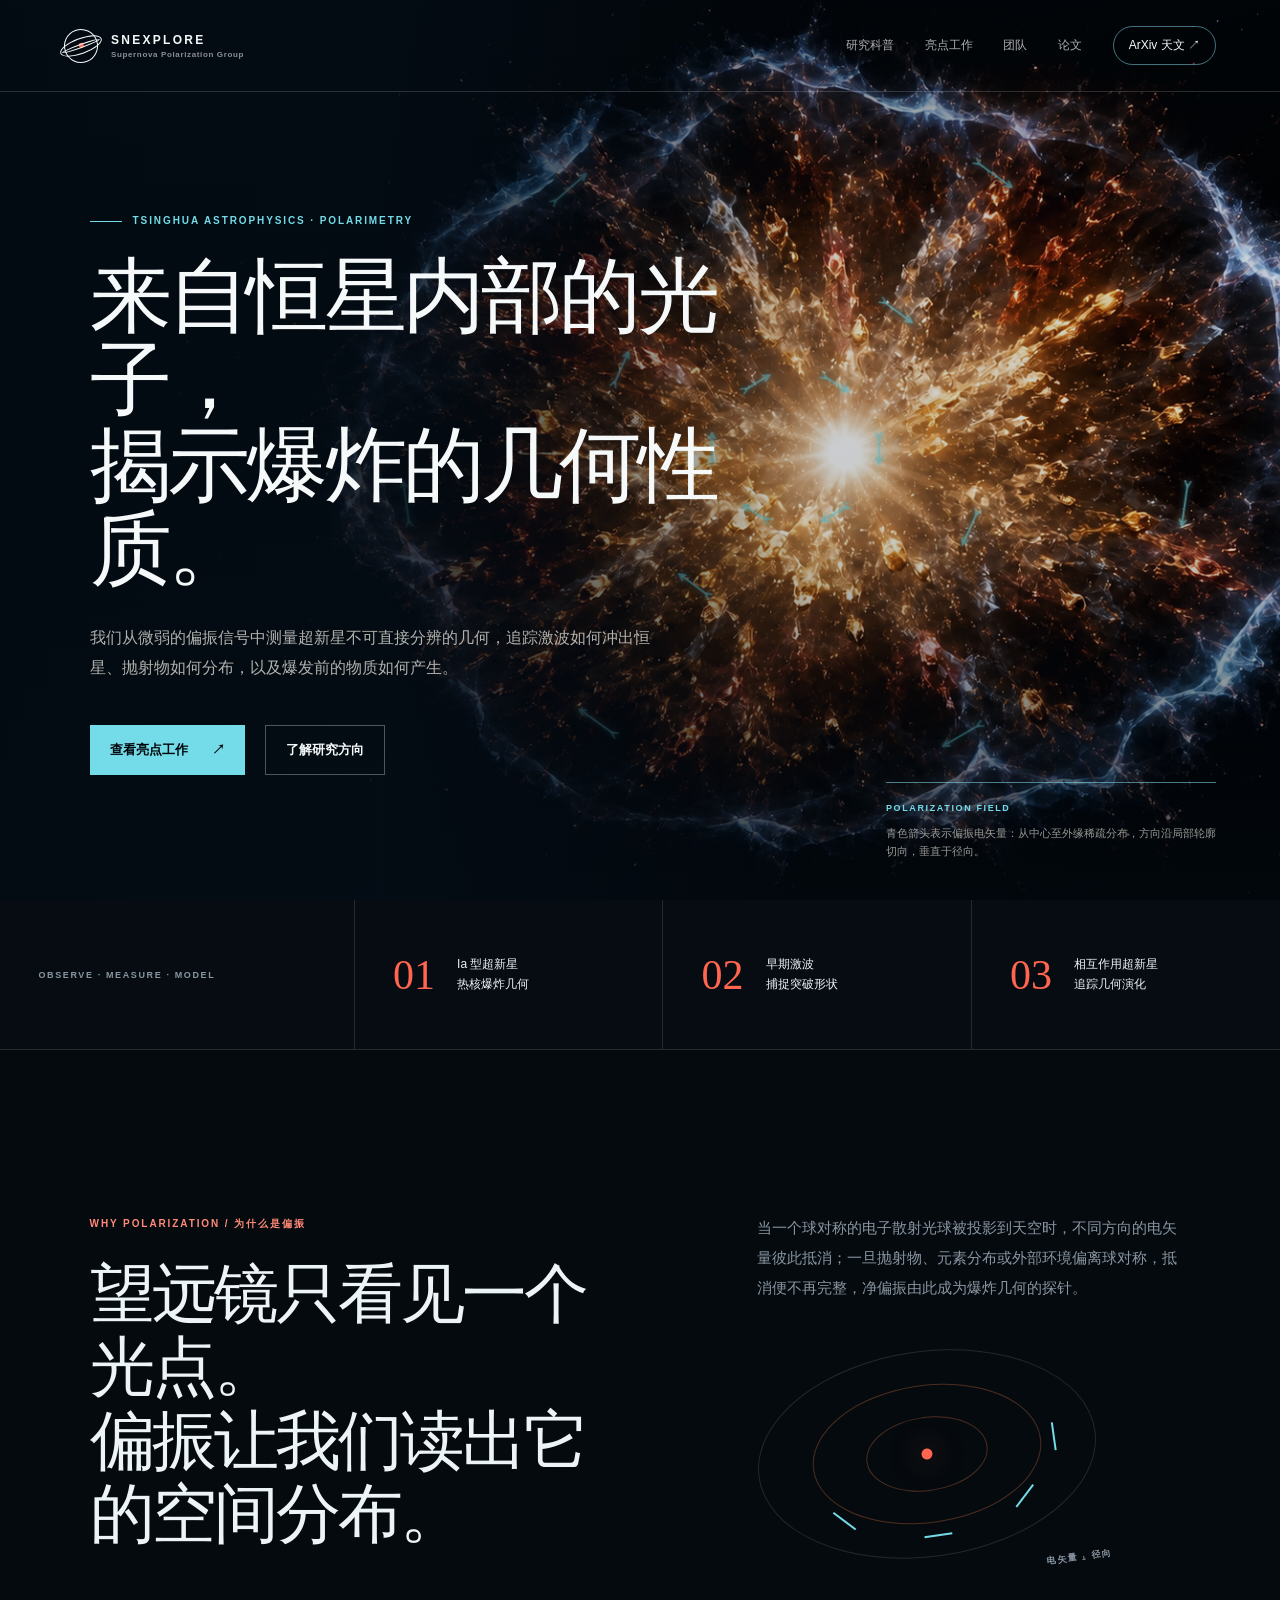
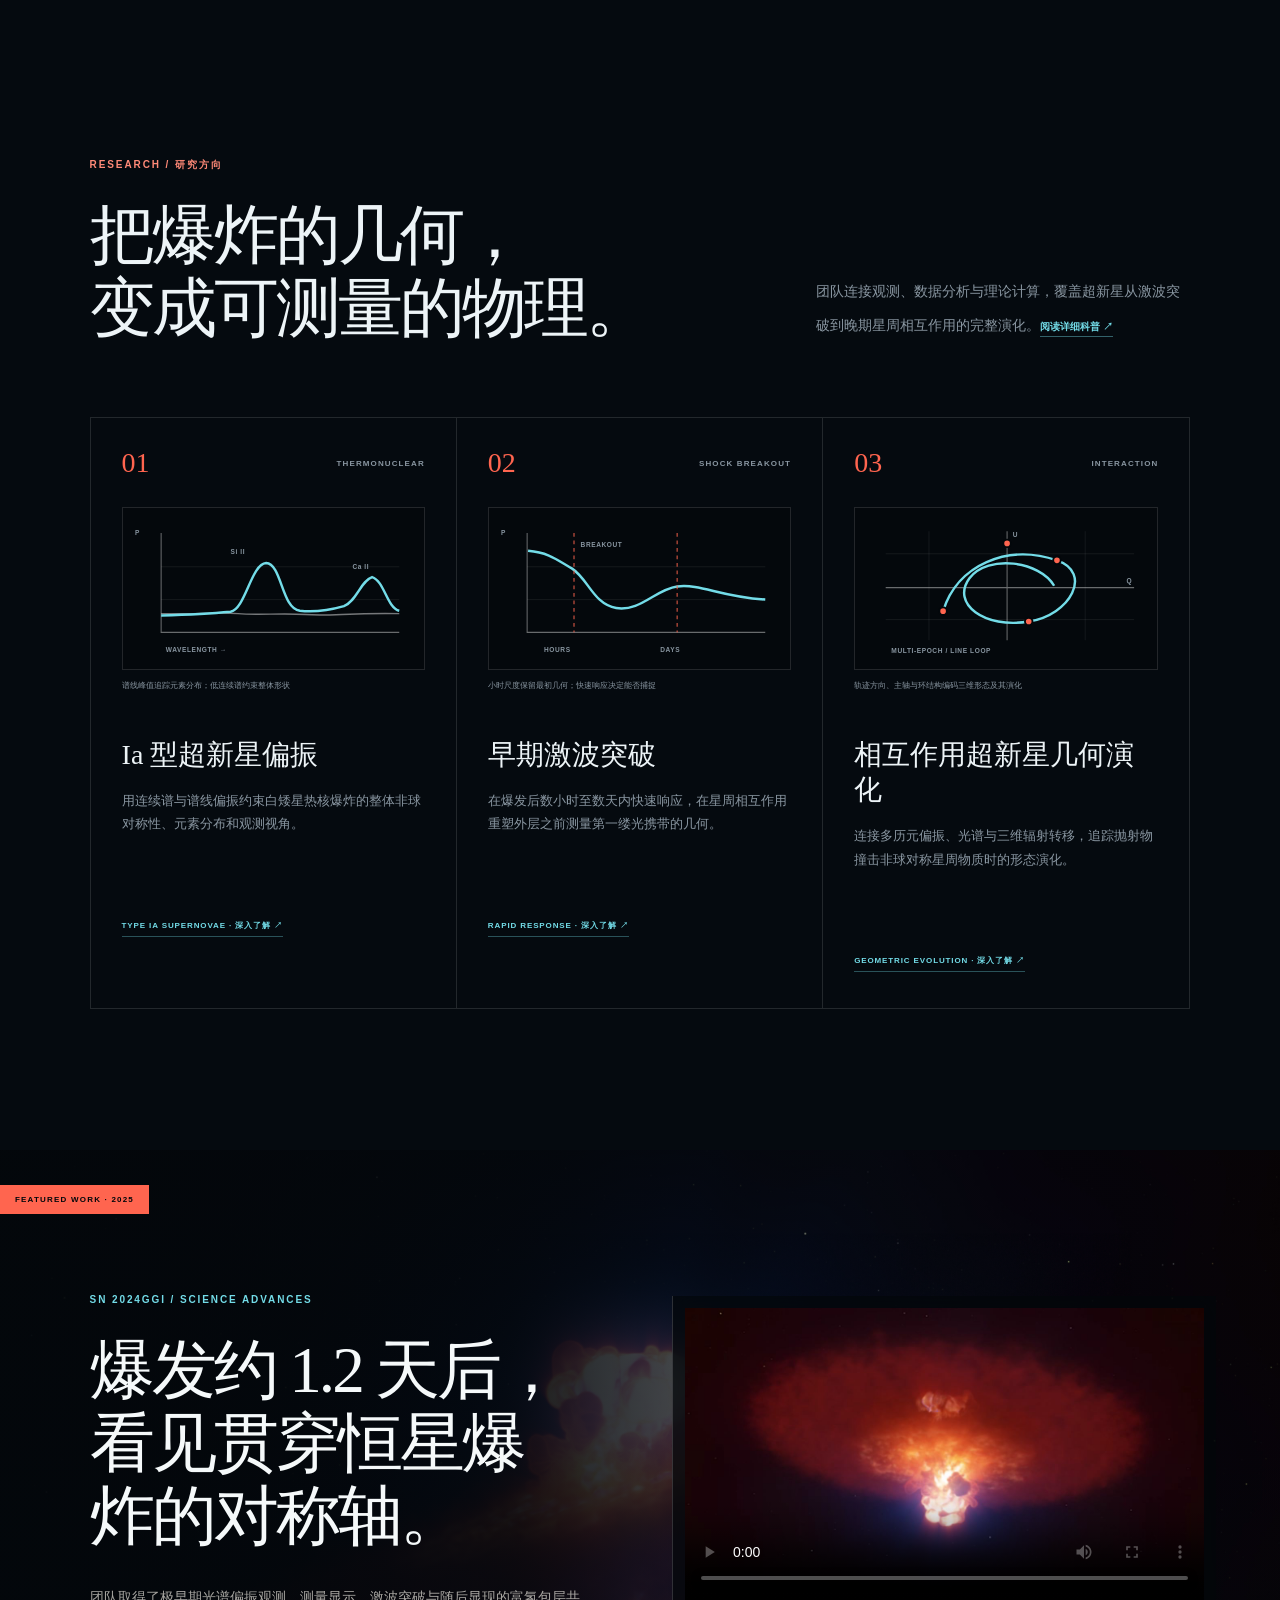
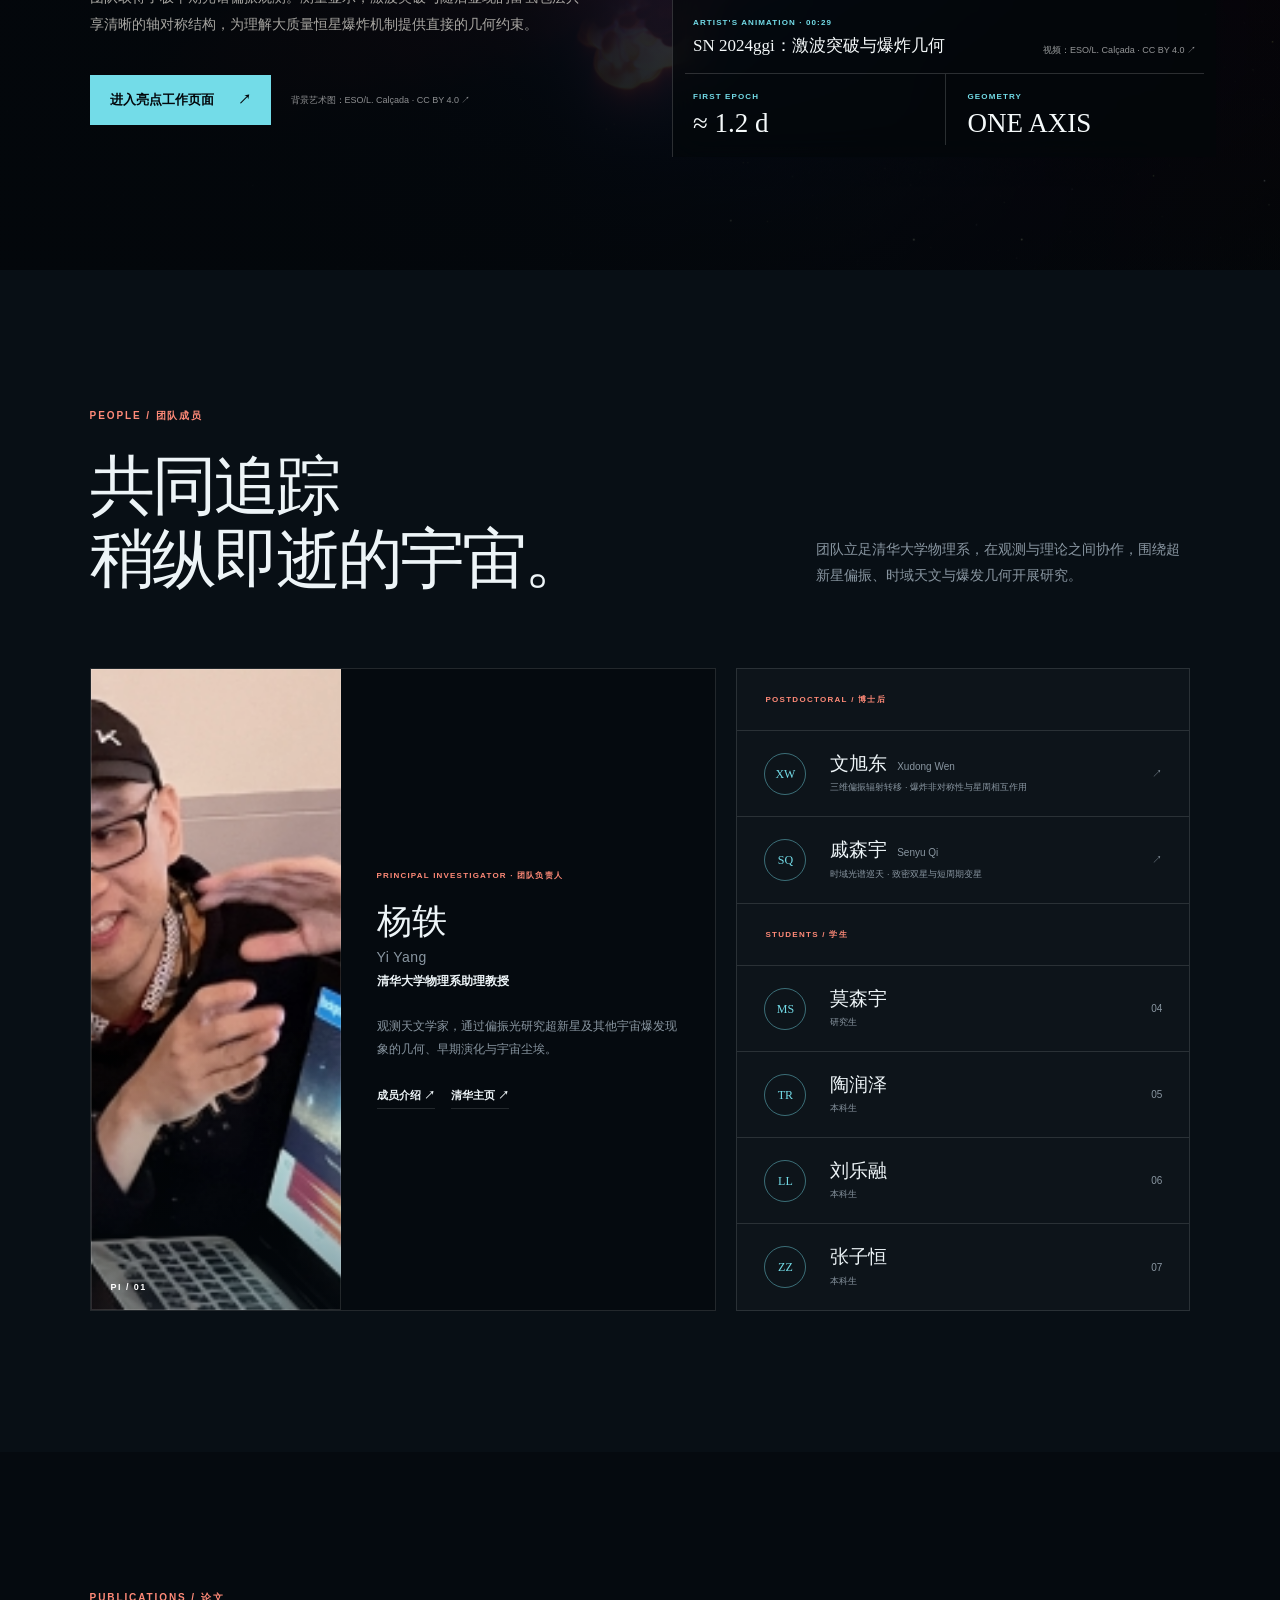
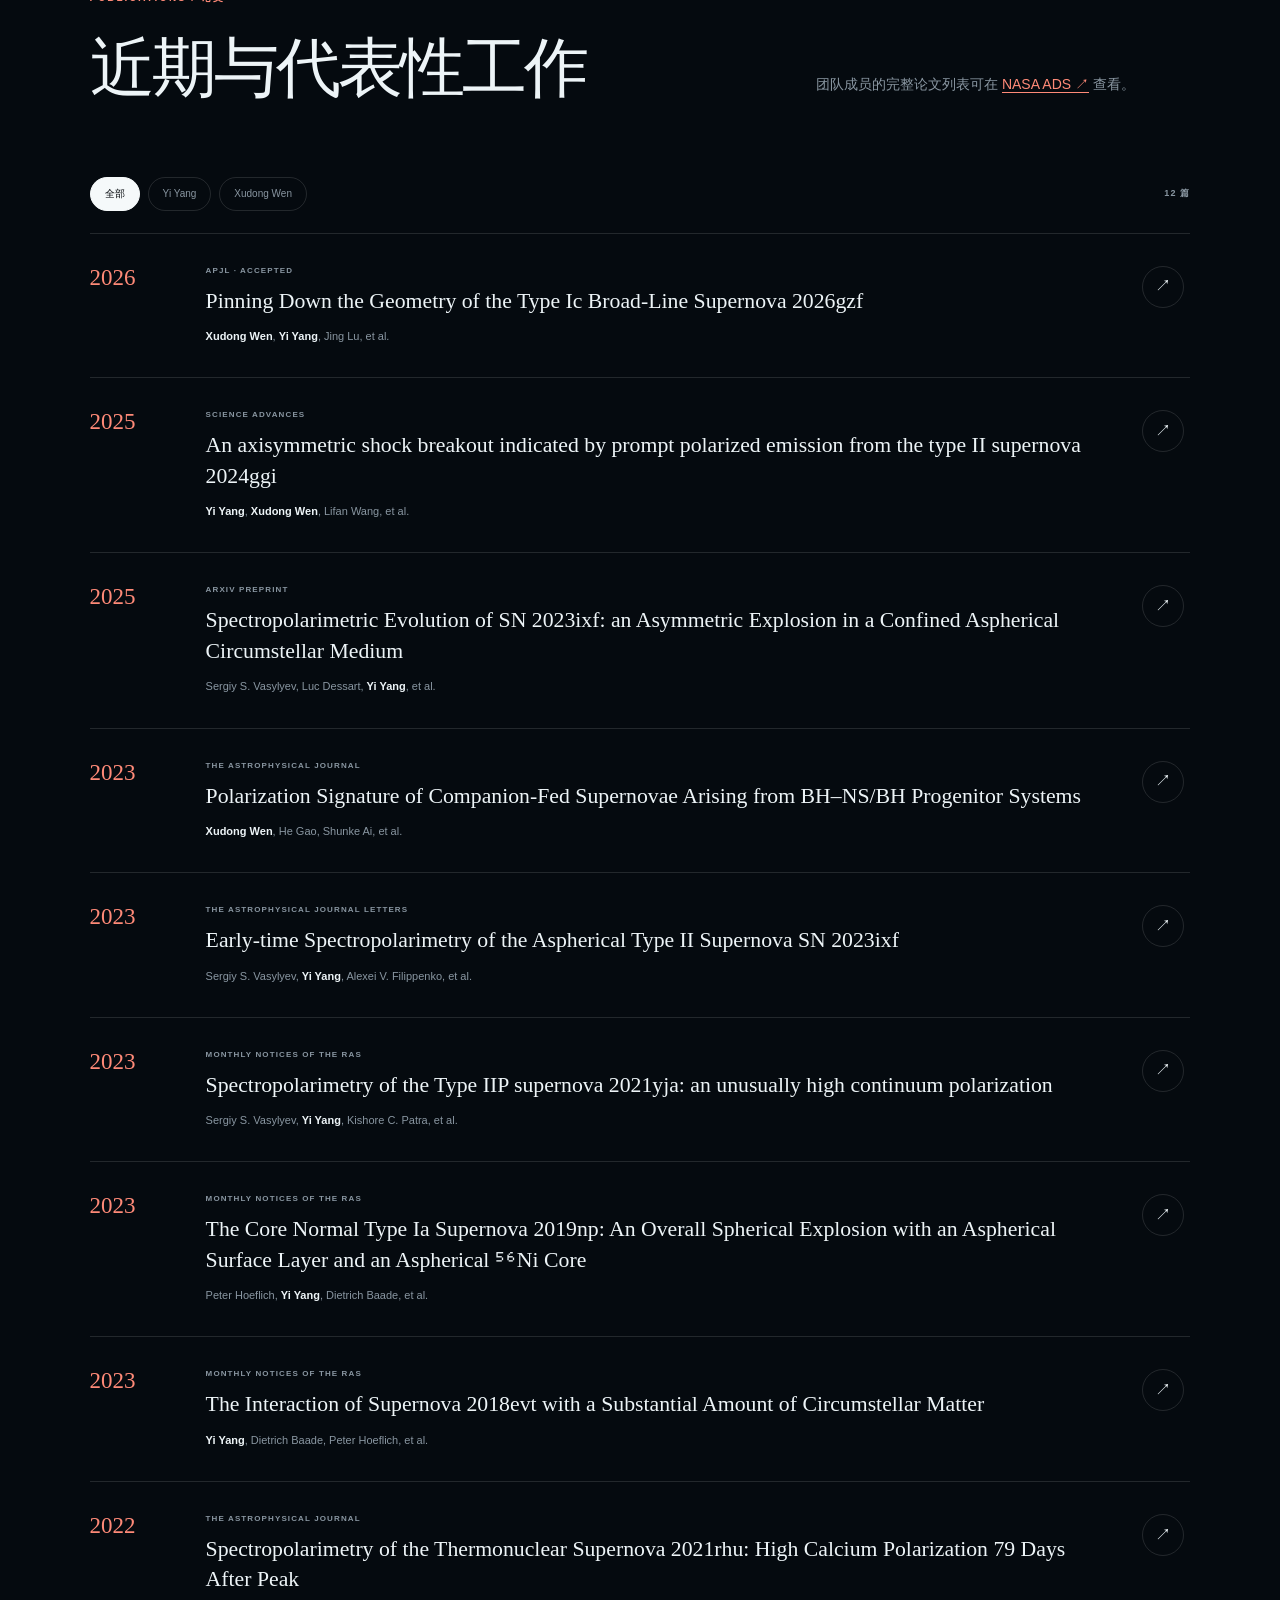
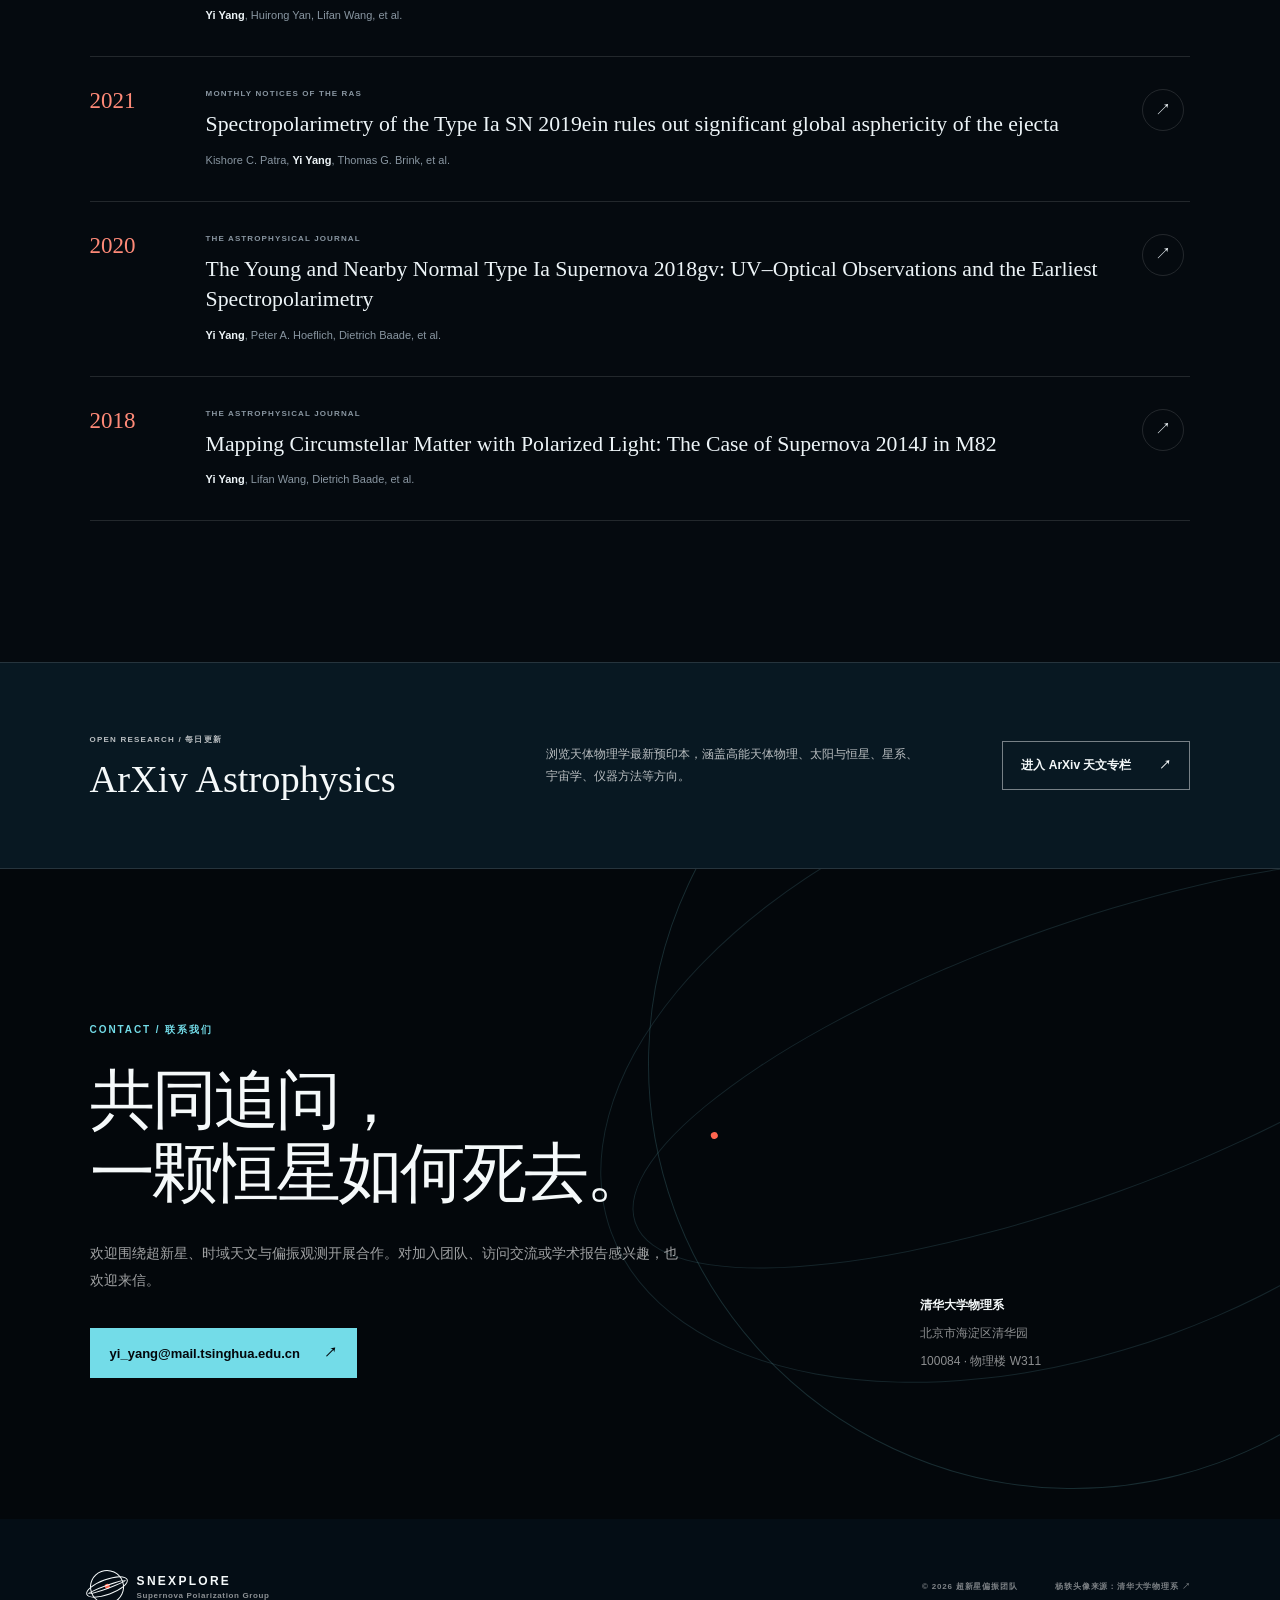
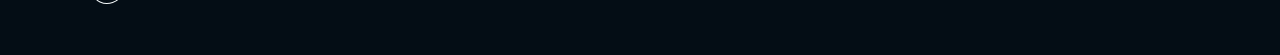
==== commit 38255206: "Update index.html" ====
--- a/index.html
+++ b/index.html
@@ -47,7 +47,7 @@
           <marker id="e-arrow-start" viewBox="0 0 8 8" refX="4" refY="4" markerWidth="5" markerHeight="5" orient="auto-start-reverse"><path d="M 8 1 L 1 4 L 8 7" fill="none" stroke="currentColor" stroke-width="1.2"/></marker>
           <marker id="e-arrow-end" viewBox="0 0 8 8" refX="4" refY="4" markerWidth="5" markerHeight="5" orient="auto"><path d="M 1 1 L 7 4 L 1 7" fill="none" stroke="currentColor" stroke-width="1.5"/></marker>
         </defs>
-        <g transform="translate(-85 0)"marker-start="url(#e-arrow-start)"marker-end="url(#e-arrow-end)">
+        <g transform="translate(-80 0)"marker-start="url(#e-arrow-start)"marker-end="url(#e-arrow-end)">
           <line x1="-14" y1="0" x2="14" y2="0" transform="translate(1120 510) rotate(90)"/>
           <line x1="-14" y1="0" x2="14" y2="0" transform="translate(1070 584) rotate(148.7)"/>
           <line x1="-14" y1="0" x2="14" y2="0" transform="translate(980 584) rotate(211.3)"/>
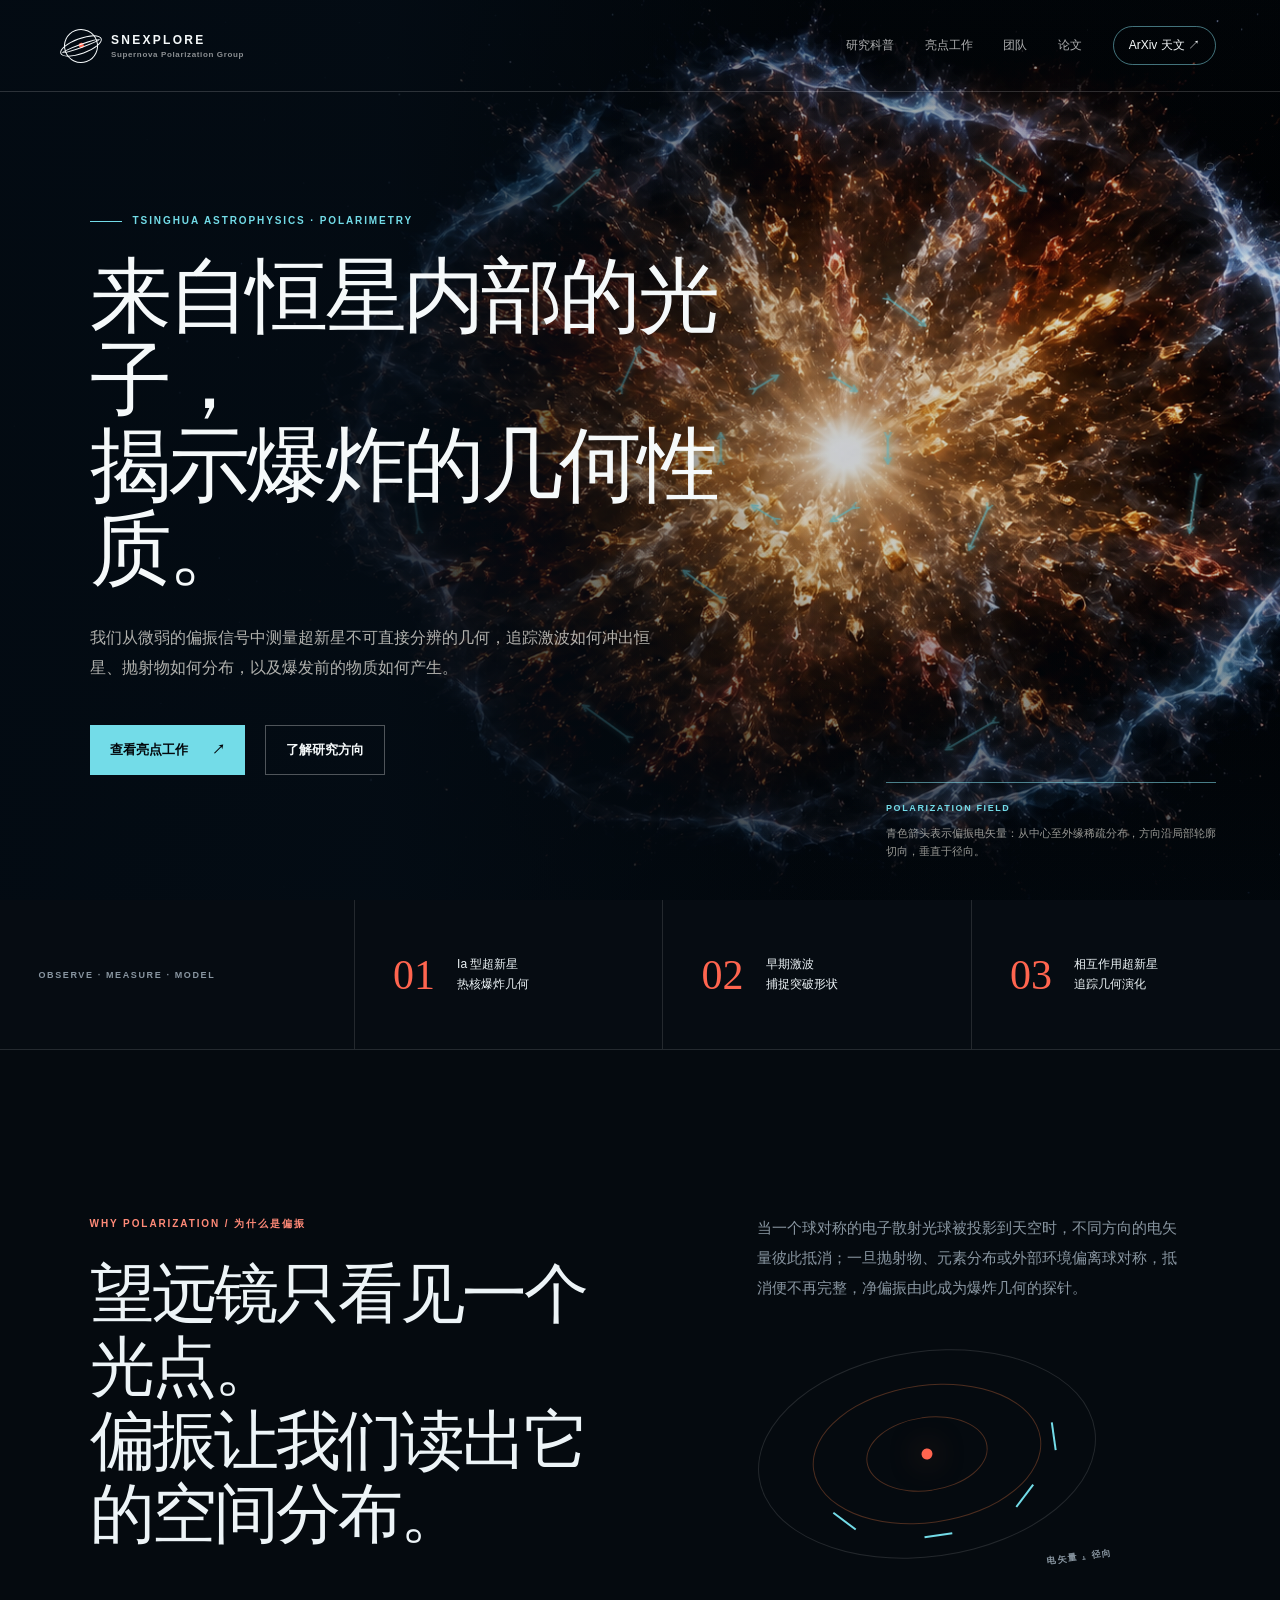
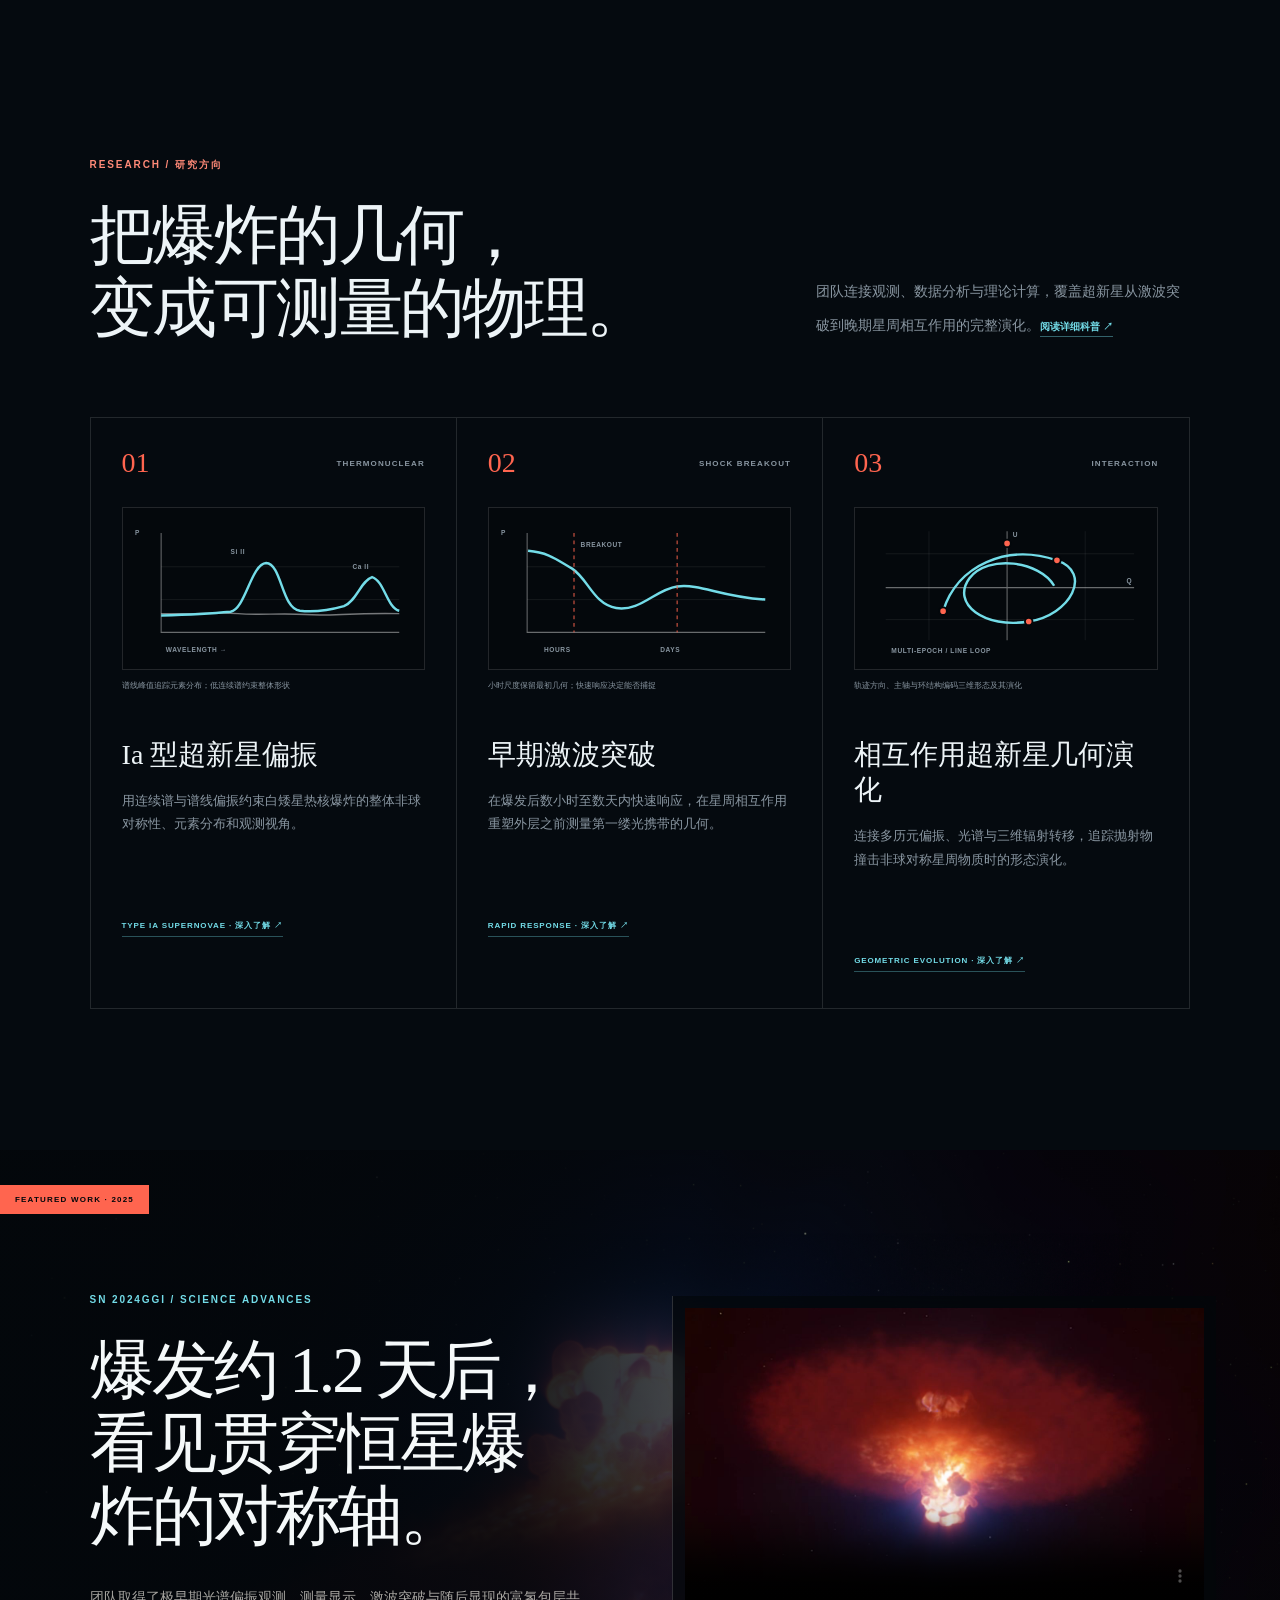
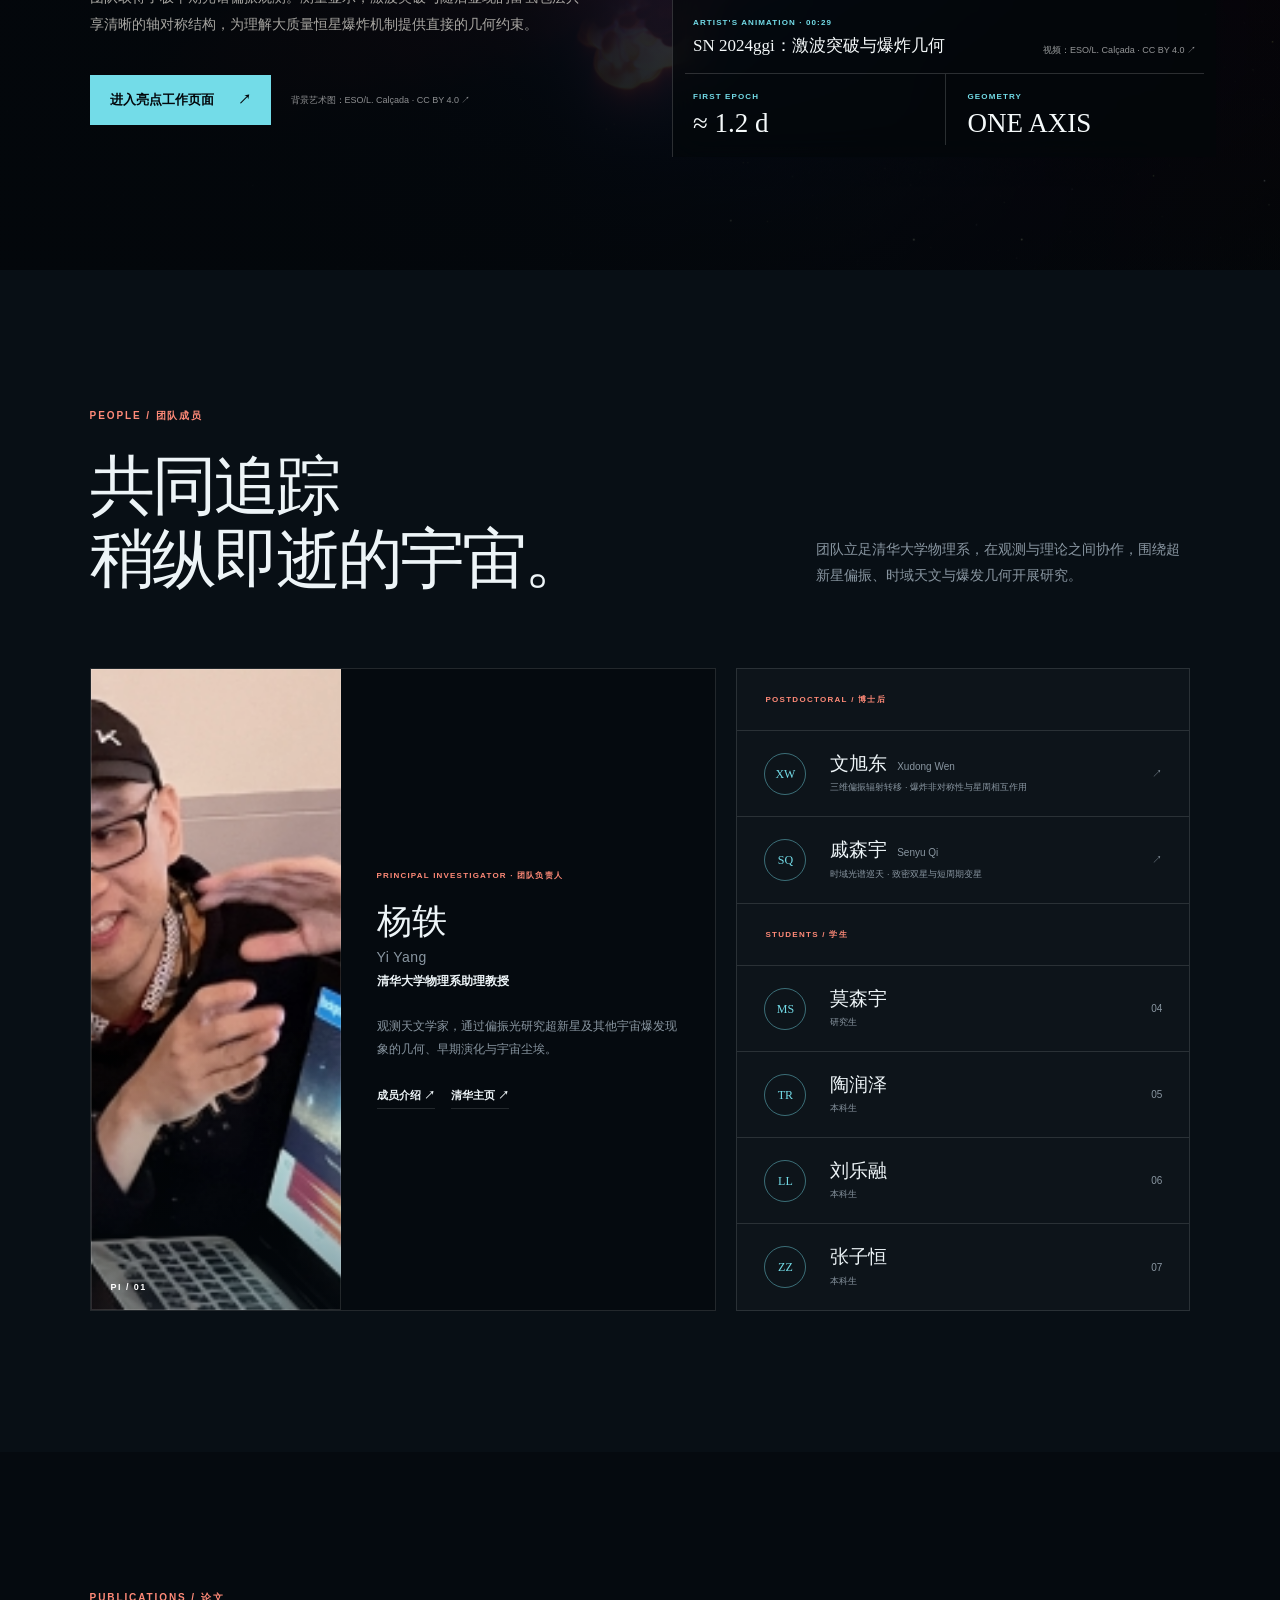
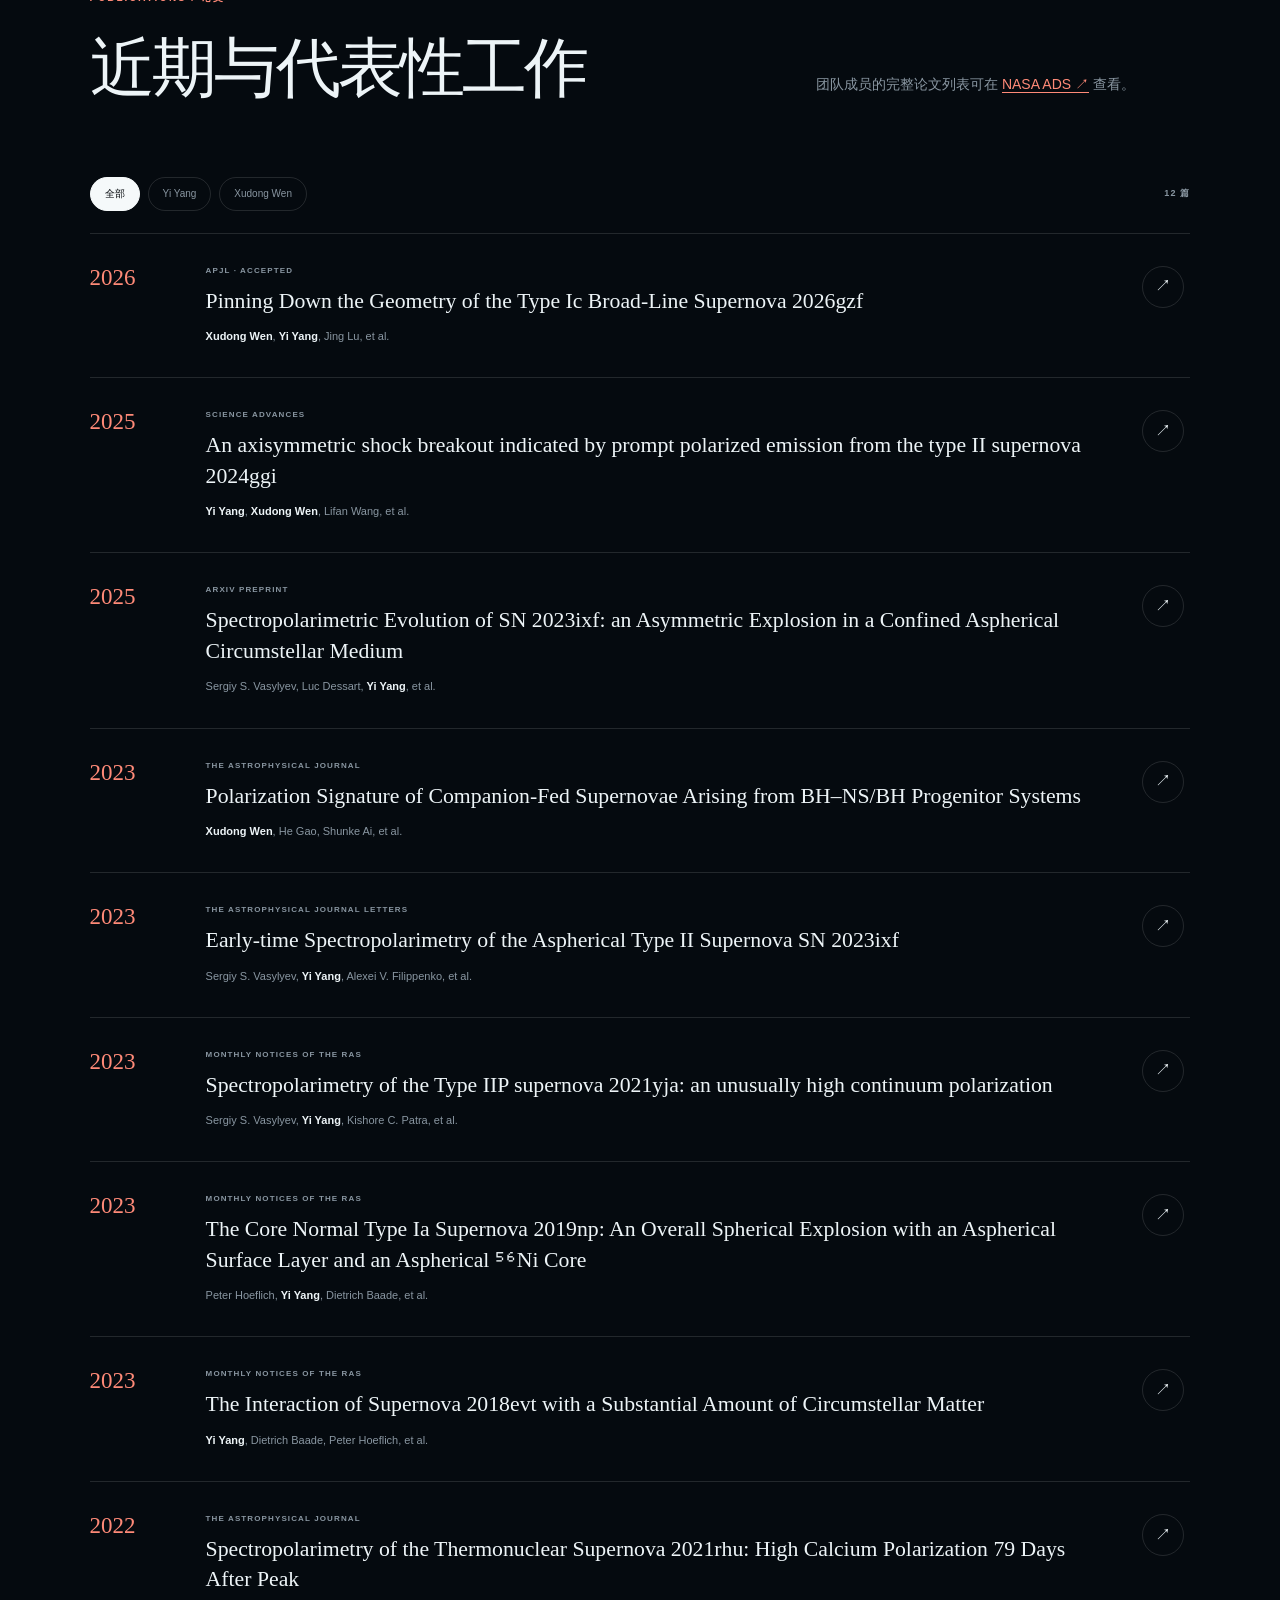
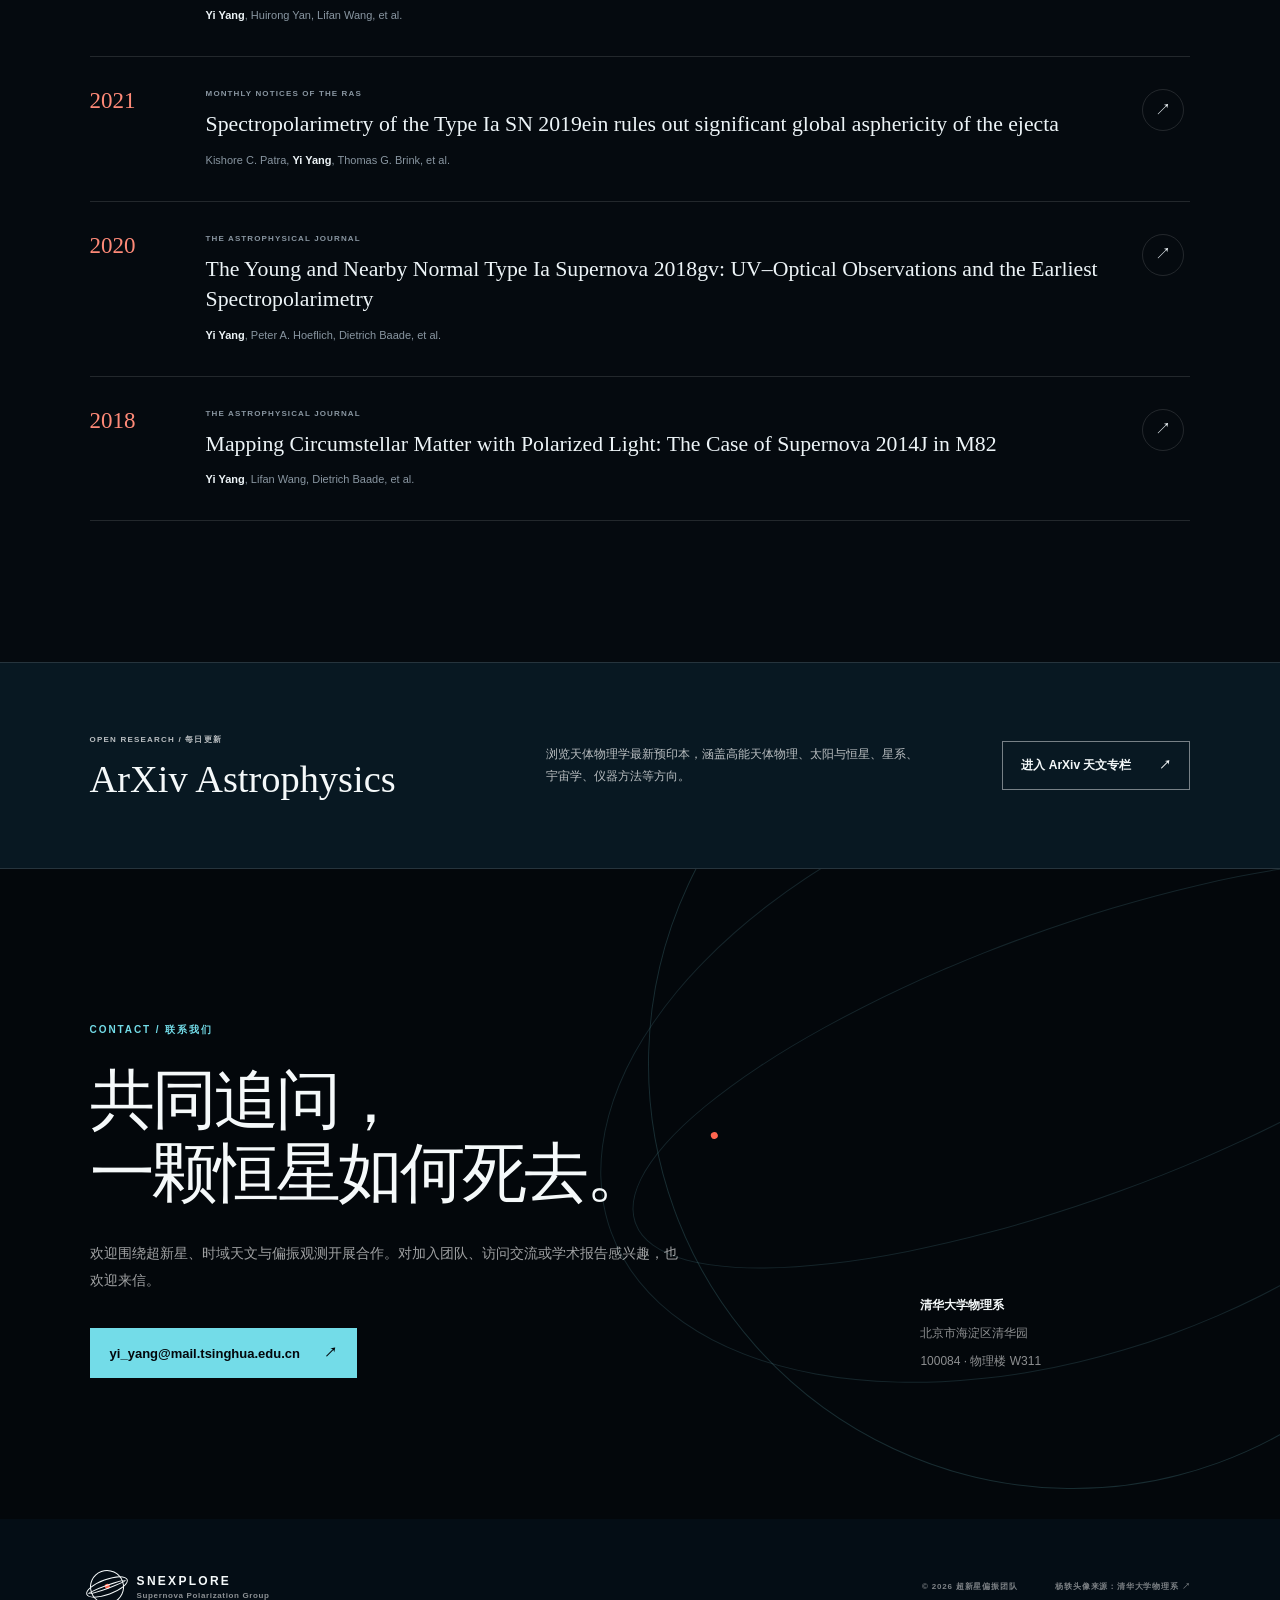
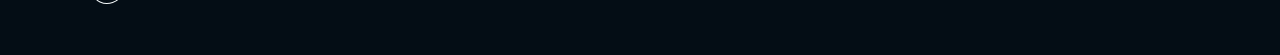
==== commit f9925b09: "Update index.html" ====
--- a/index.html
+++ b/index.html
@@ -47,23 +47,23 @@
           <marker id="e-arrow-start" viewBox="0 0 8 8" refX="4" refY="4" markerWidth="5" markerHeight="5" orient="auto-start-reverse"><path d="M 8 1 L 1 4 L 8 7" fill="none" stroke="currentColor" stroke-width="1.2"/></marker>
           <marker id="e-arrow-end" viewBox="0 0 8 8" refX="4" refY="4" markerWidth="5" markerHeight="5" orient="auto"><path d="M 1 1 L 7 4 L 1 7" fill="none" stroke="currentColor" stroke-width="1.5"/></marker>
         </defs>
-        <g transform="translate(-80 0)"marker-start="url(#e-arrow-start)"marker-end="url(#e-arrow-end)">
+        <g transform="translate(-70 0)"marker-start="url(#e-arrow-start)"marker-end="url(#e-arrow-end)">
           <line x1="-14" y1="0" x2="14" y2="0" transform="translate(1120 510) rotate(90)"/>
           <line x1="-14" y1="0" x2="14" y2="0" transform="translate(1070 584) rotate(148.7)"/>
           <line x1="-14" y1="0" x2="14" y2="0" transform="translate(980 584) rotate(211.3)"/>
           <line x1="-14" y1="0" x2="14" y2="0" transform="translate(930 510) rotate(270)"/>
           <line x1="-14" y1="0" x2="14" y2="0" transform="translate(980 436) rotate(328.7)"/>
           <line x1="-14" y1="0" x2="14" y2="0" transform="translate(1070 436) rotate(31.3)"/>
-          <line x1="-18" y1="0" x2="18" y2="0" transform="translate(1224 600) rotate(114.34)"/>
-          <line x1="-18" y1="0" x2="18" y2="0" transform="translate(910 666) rotate(216.4)"/>
-          <line x1="-18" y1="0" x2="18" y2="0" transform="translate(826 420) rotate(294.34)"/>
-          <line x1="-18" y1="0" x2="18" y2="0" transform="translate(1140 354) rotate(36.4)"/>
-          <line x1="-22" y1="0" x2="22" y2="0" transform="translate(1468 573) rotate(98.09)"/>
-          <line x1="-22" y1="0" x2="22" y2="0" transform="translate(1215 836) rotate(149.77)"/>
-          <line x1="-22" y1="0" x2="22" y2="0" transform="translate(800 822) rotate(215.8)"/>
-          <line x1="-22" y1="0" x2="22" y2="0" transform="translate(582 573) rotate(261.91)"/>
-          <line x1="-22" y1="0" x2="22" y2="0" transform="translate(767 215) rotate(318.83)"/>
-          <line x1="-22" y1="0" x2="22" y2="0" transform="translate(1250 198) rotate(35.8)"/>
+          <line x1="-25" y1="0" x2="25" y2="0" transform="translate(1224 600) rotate(114.34)"/>
+          <line x1="-25" y1="0" x2="25" y2="0" transform="translate(910 666) rotate(216.4)"/>
+          <line x1="-25" y1="0" x2="25" y2="0" transform="translate(826 420) rotate(294.34)"/>
+          <line x1="-25" y1="0" x2="25" y2="0" transform="translate(1140 354) rotate(36.4)"/>
+          <line x1="-30" y1="0" x2="30" y2="0" transform="translate(1468 573) rotate(98.09)"/>
+          <line x1="-30" y1="0" x2="30" y2="0" transform="translate(1215 836) rotate(149.77)"/>
+          <line x1="-30" y1="0" x2="30" y2="0" transform="translate(800 822) rotate(215.8)"/>
+          <line x1="-30" y1="0" x2="30" y2="0" transform="translate(582 573) rotate(261.91)"/>
+          <line x1="-30" y1="0" x2="30" y2="0" transform="translate(767 215) rotate(318.83)"/>
+          <line x1="-30" y1="0" x2="30" y2="0" transform="translate(1250 198) rotate(35.8)"/>
         </g>
       </svg>
       <div class="hero-scrim" aria-hidden="true"></div>
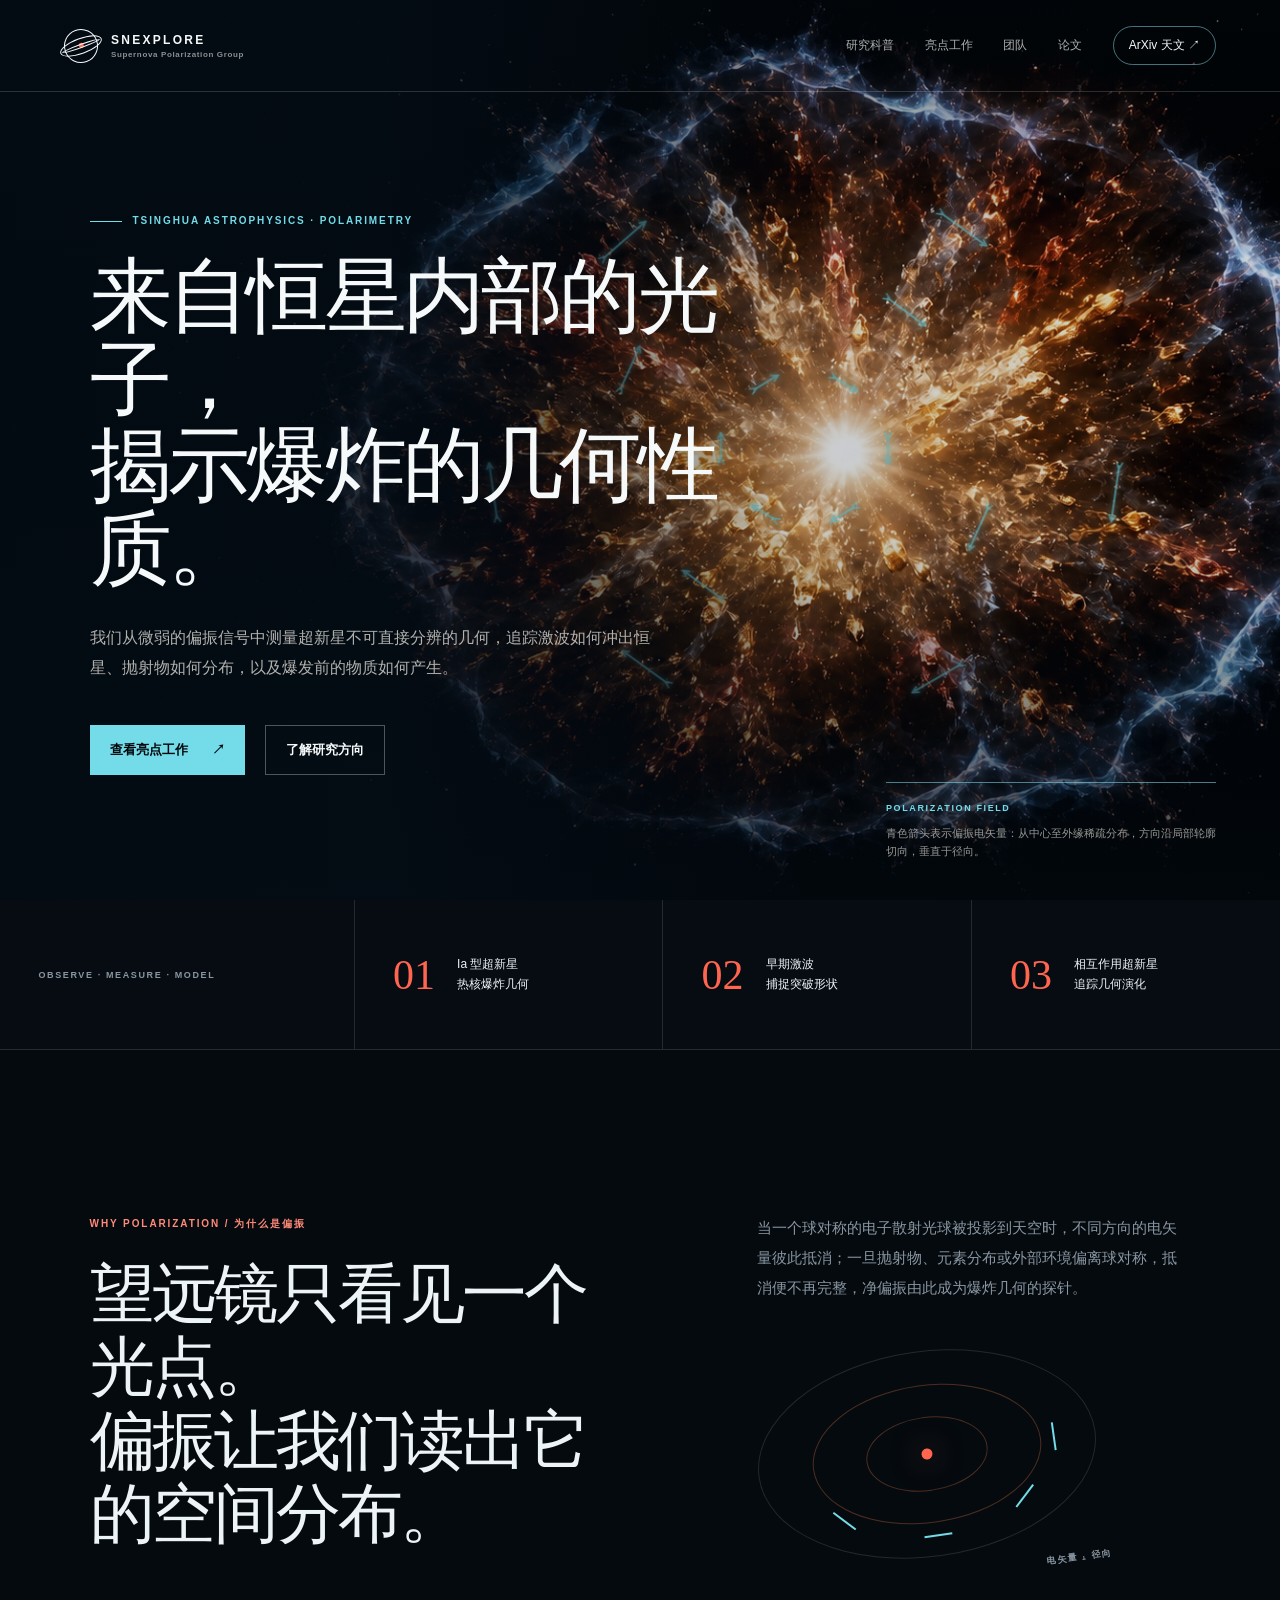
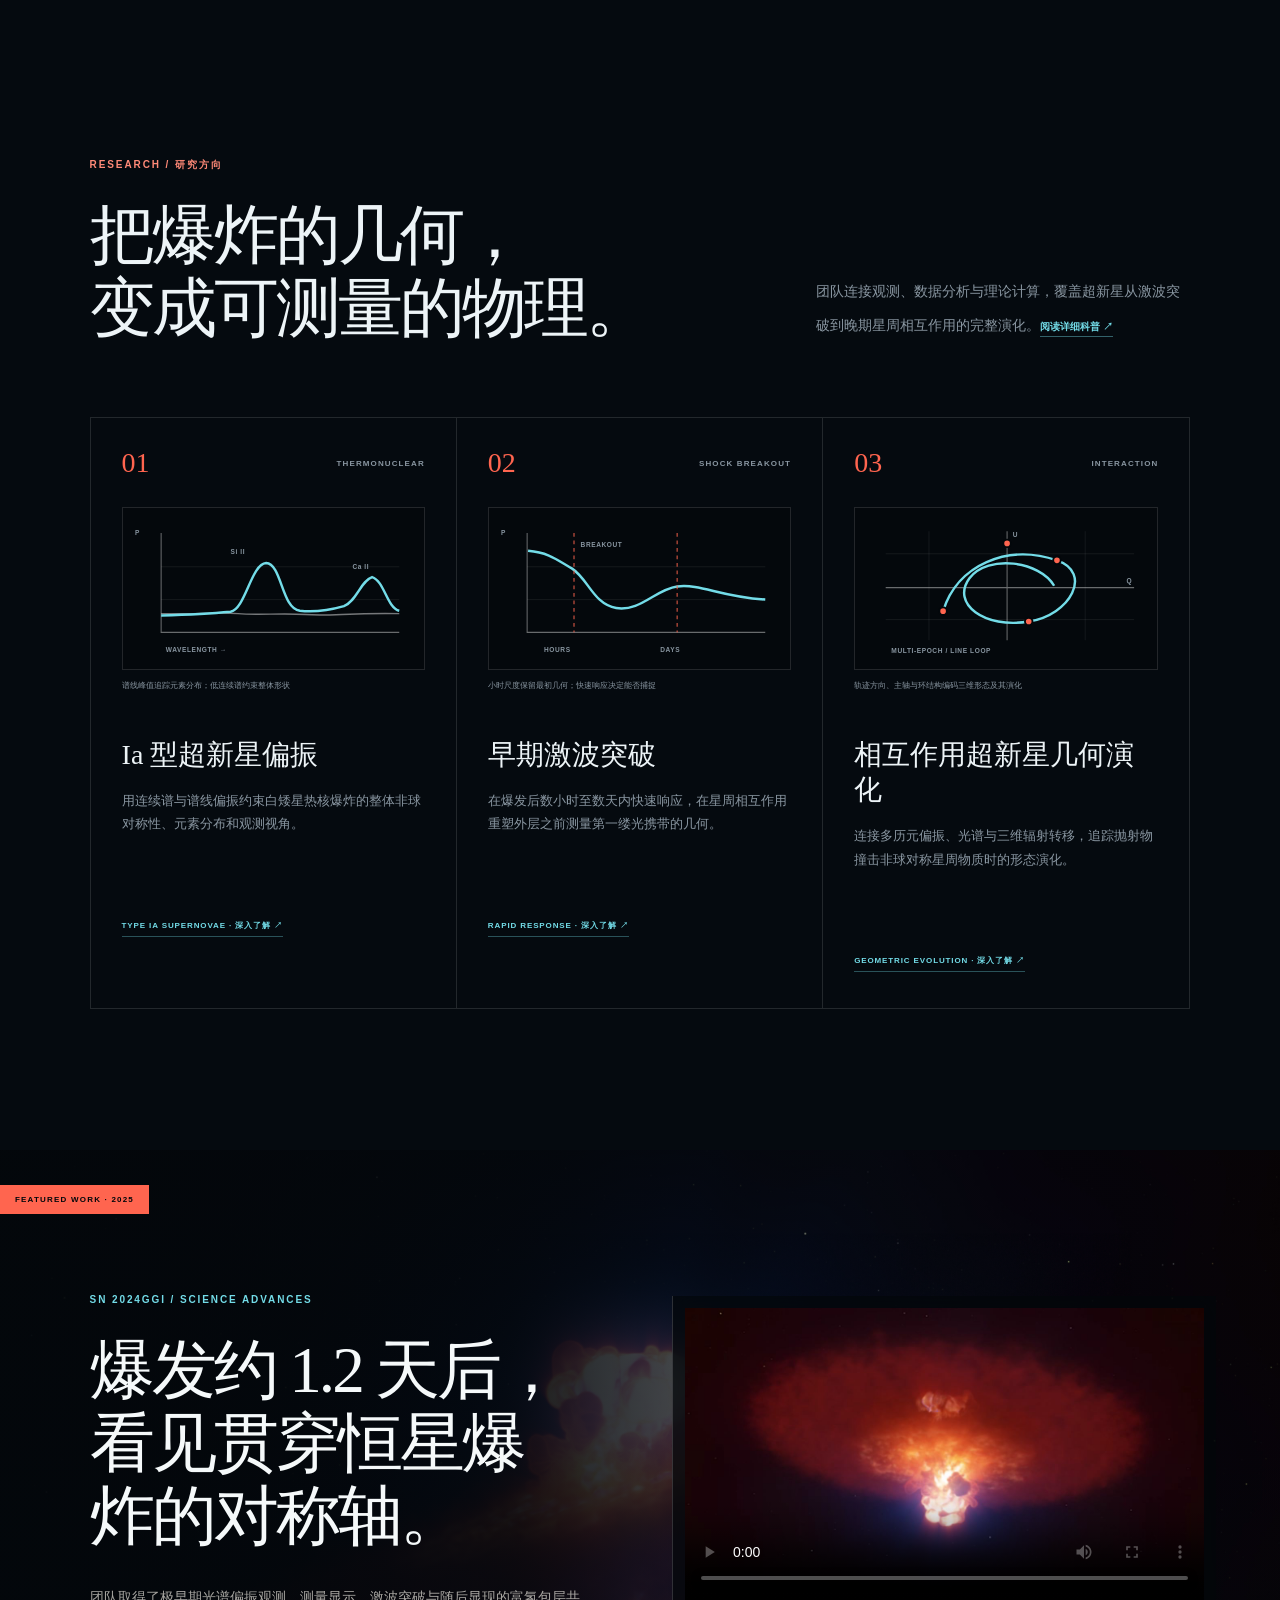
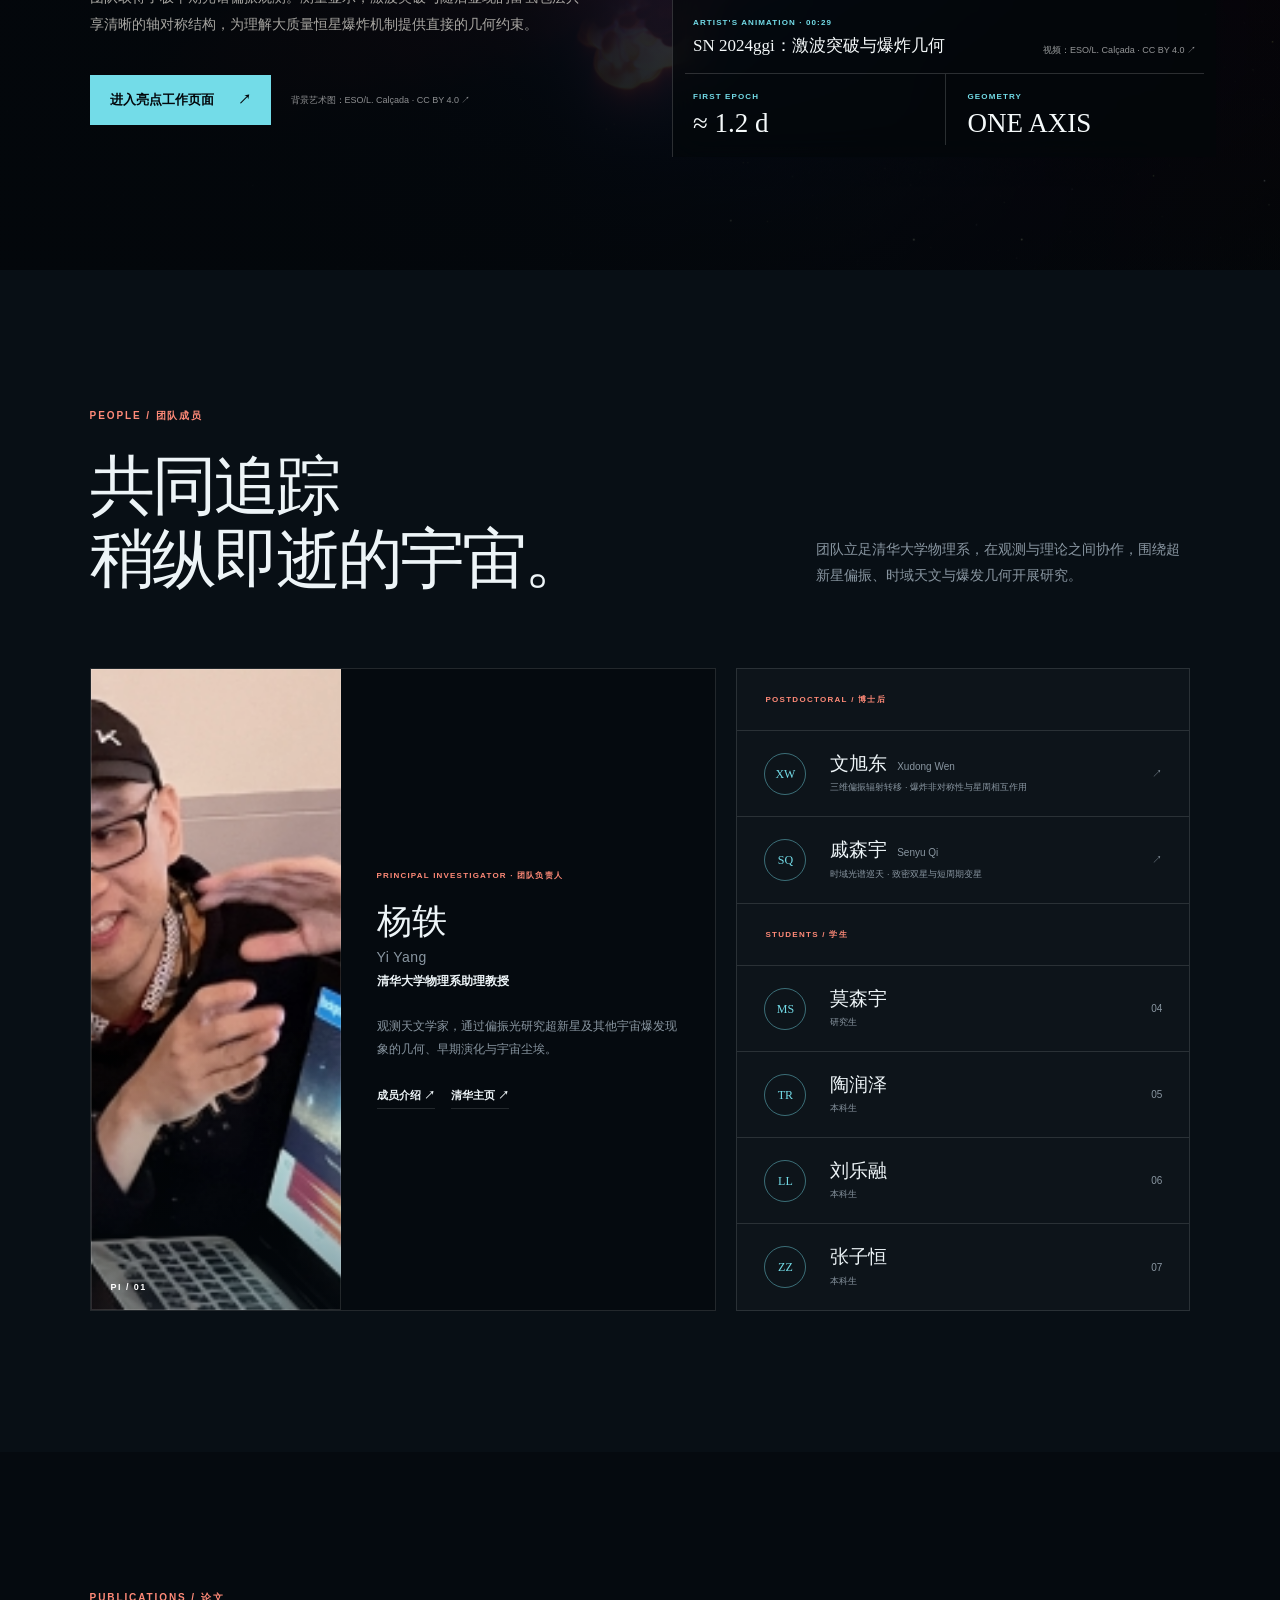
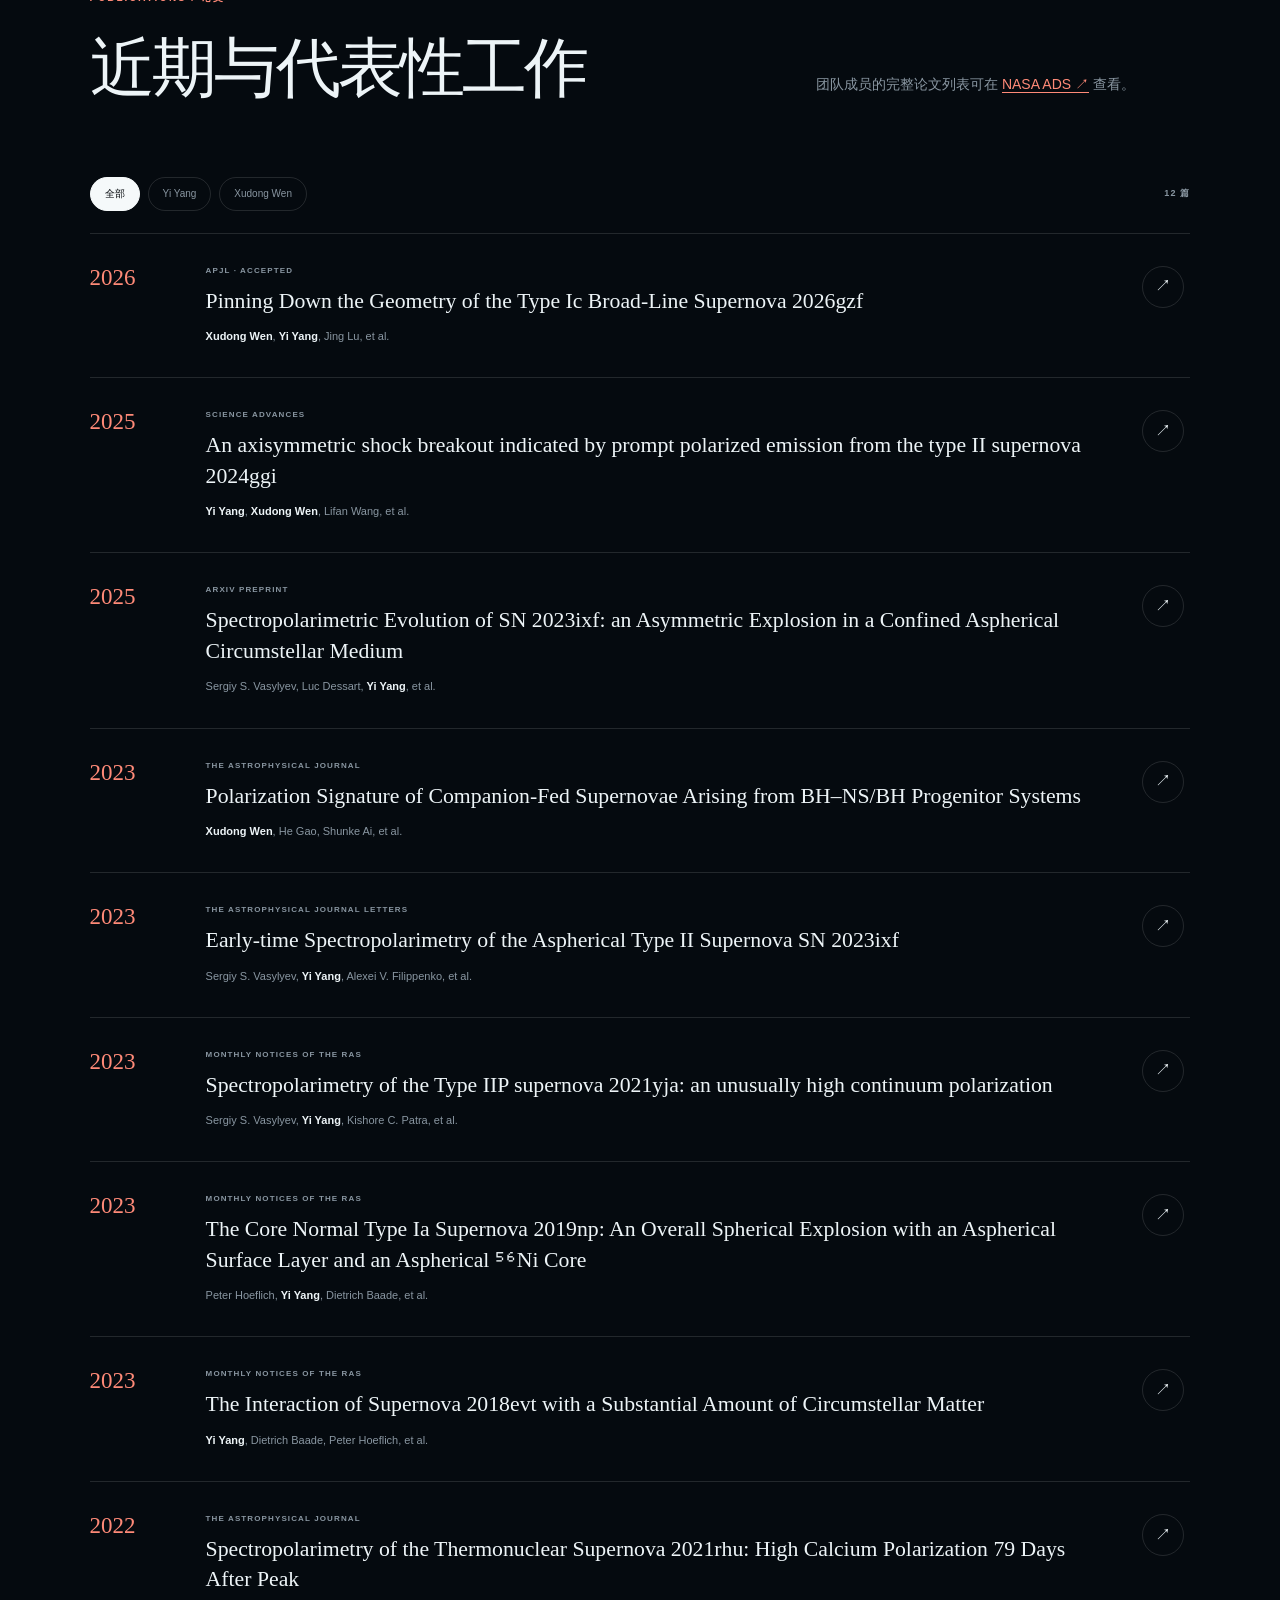
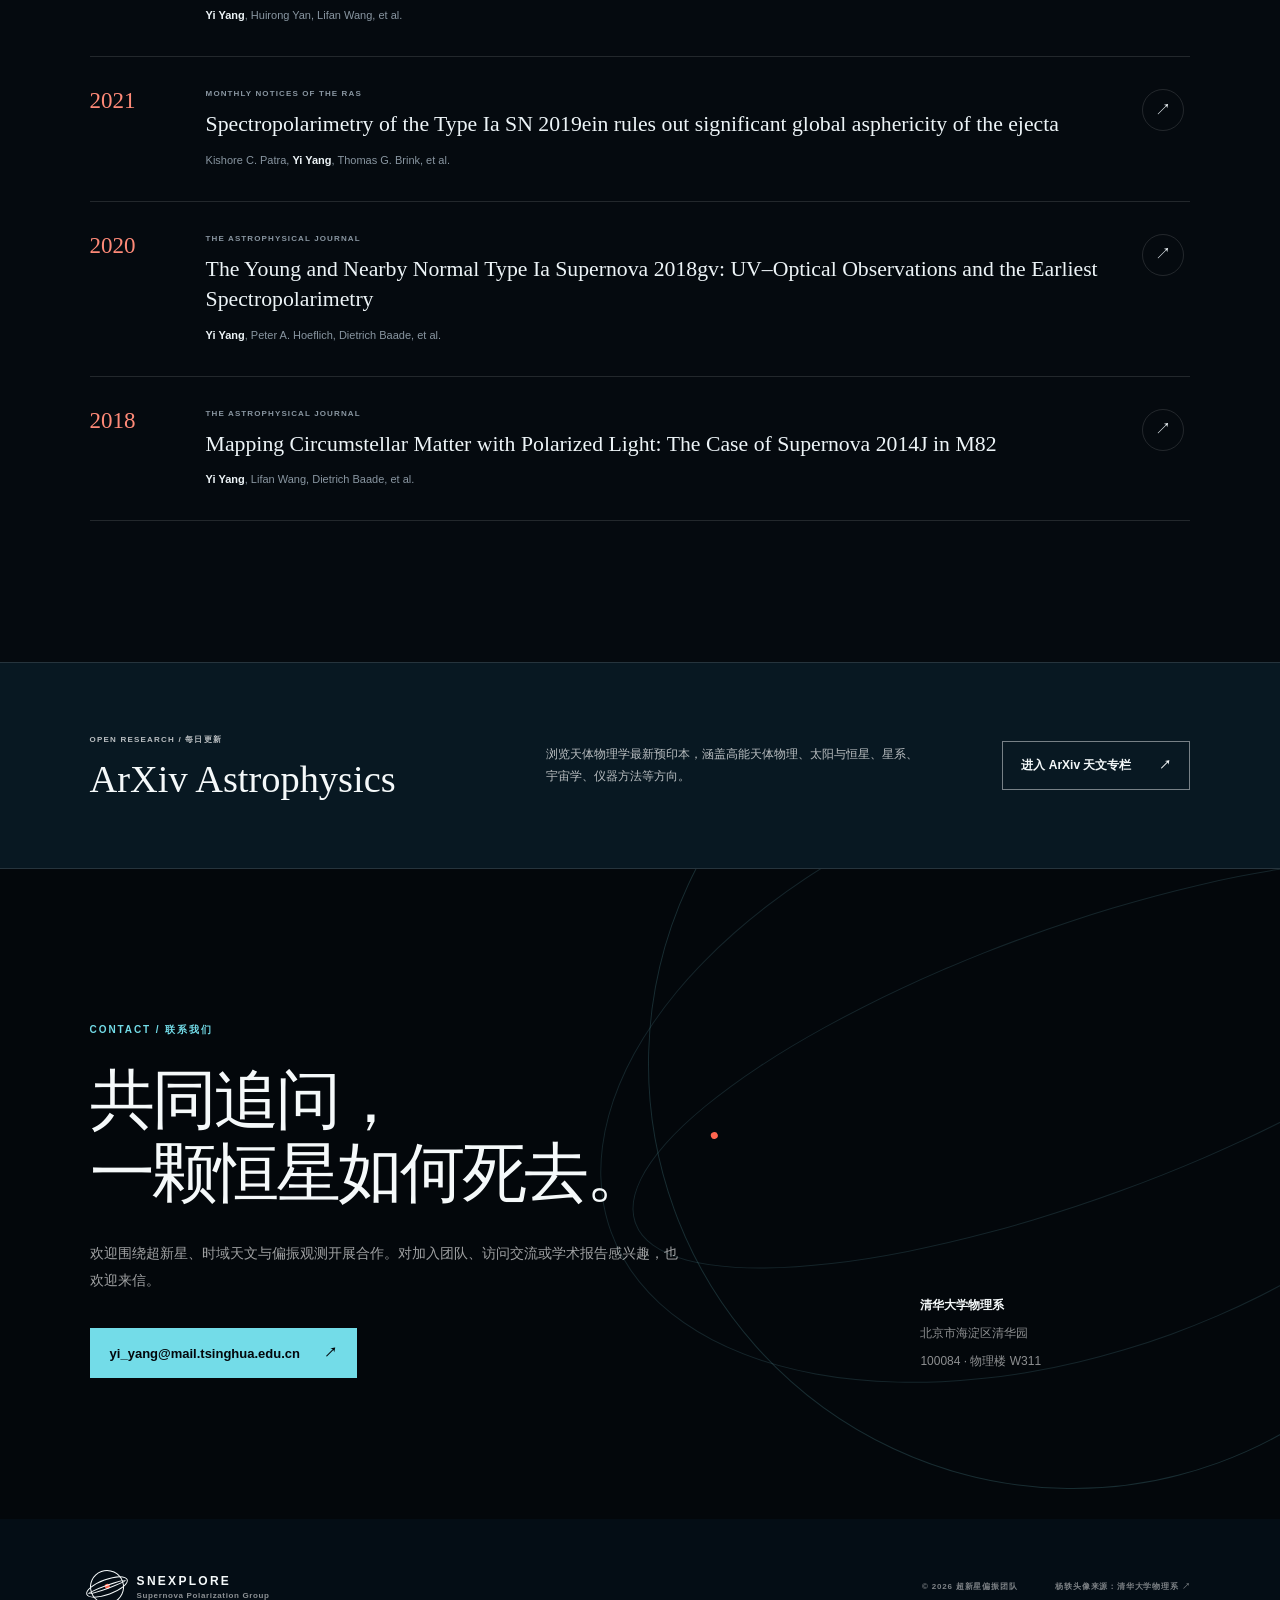
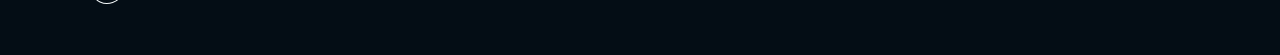
==== commit b416ec4b: "Update index.html" ====
--- a/index.html
+++ b/index.html
@@ -58,12 +58,12 @@
           <line x1="-25" y1="0" x2="25" y2="0" transform="translate(910 666) rotate(216.4)"/>
           <line x1="-25" y1="0" x2="25" y2="0" transform="translate(826 420) rotate(294.34)"/>
           <line x1="-25" y1="0" x2="25" y2="0" transform="translate(1140 354) rotate(36.4)"/>
-          <line x1="-30" y1="0" x2="30" y2="0" transform="translate(1468 573) rotate(98.09)"/>
-          <line x1="-30" y1="0" x2="30" y2="0" transform="translate(1215 836) rotate(149.77)"/>
-          <line x1="-30" y1="0" x2="30" y2="0" transform="translate(800 822) rotate(215.8)"/>
-          <line x1="-30" y1="0" x2="30" y2="0" transform="translate(582 573) rotate(261.91)"/>
-          <line x1="-30" y1="0" x2="30" y2="0" transform="translate(767 215) rotate(318.83)"/>
-          <line x1="-30" y1="0" x2="30" y2="0" transform="translate(1250 198) rotate(35.8)"/>
+          <line x1="-30" y1="0" x2="30" y2="0" transform="translate(1379 560) rotate(98.09)"/>
+          <line x1="-30" y1="0" x2="30" y2="0" transform="translate(1177 771) rotate(149.77)"/>
+          <line x1="-30" y1="0" x2="30" y2="0" transform="translate(845 760) rotate(215.8)"/>
+          <line x1="-30" y1="0" x2="30" y2="0" transform="translate(671 560) rotate(261.91)"/>
+          <line x1="-30" y1="0" x2="30" y2="0" transform="translate(819 274) rotate(318.83)"/>
+          <line x1="-30" y1="0" x2="30" y2="0" transform="translate(1205 260) rotate(35.8)"/>
         </g>
       </svg>
       <div class="hero-scrim" aria-hidden="true"></div>
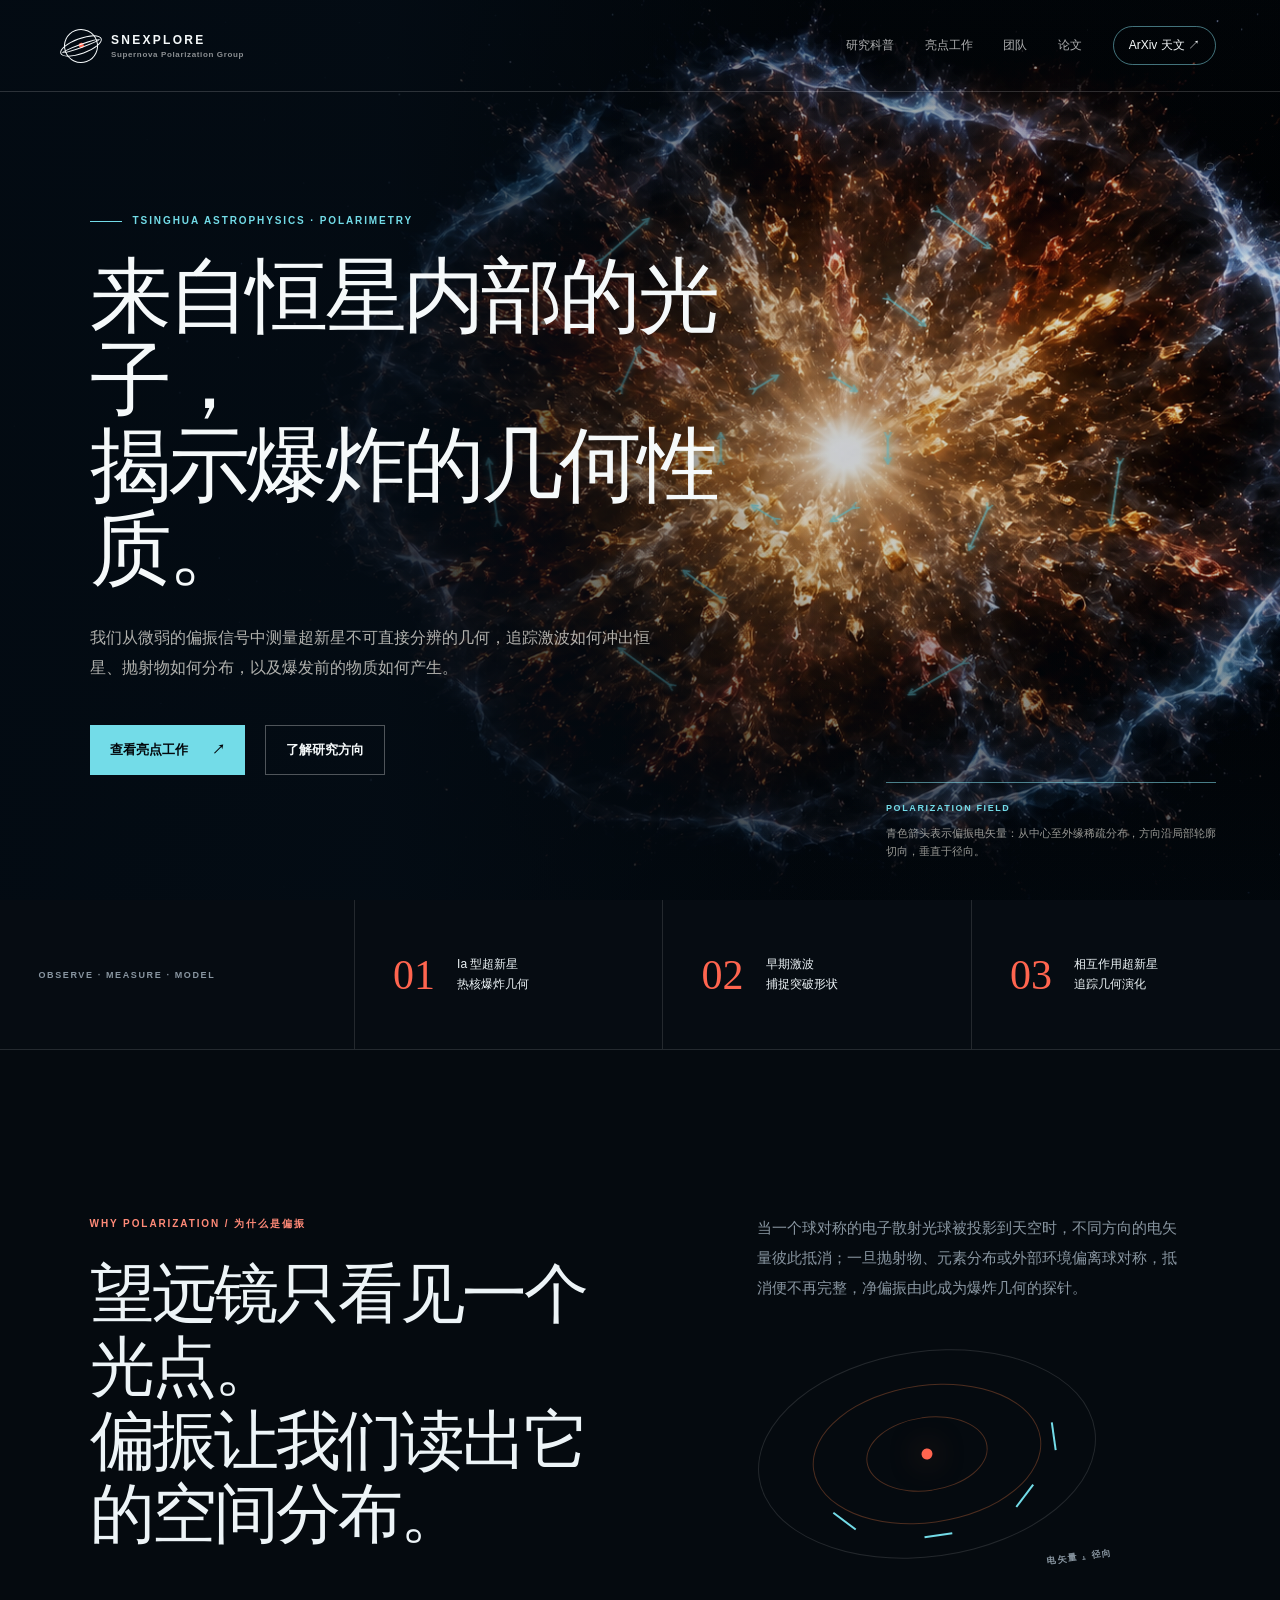
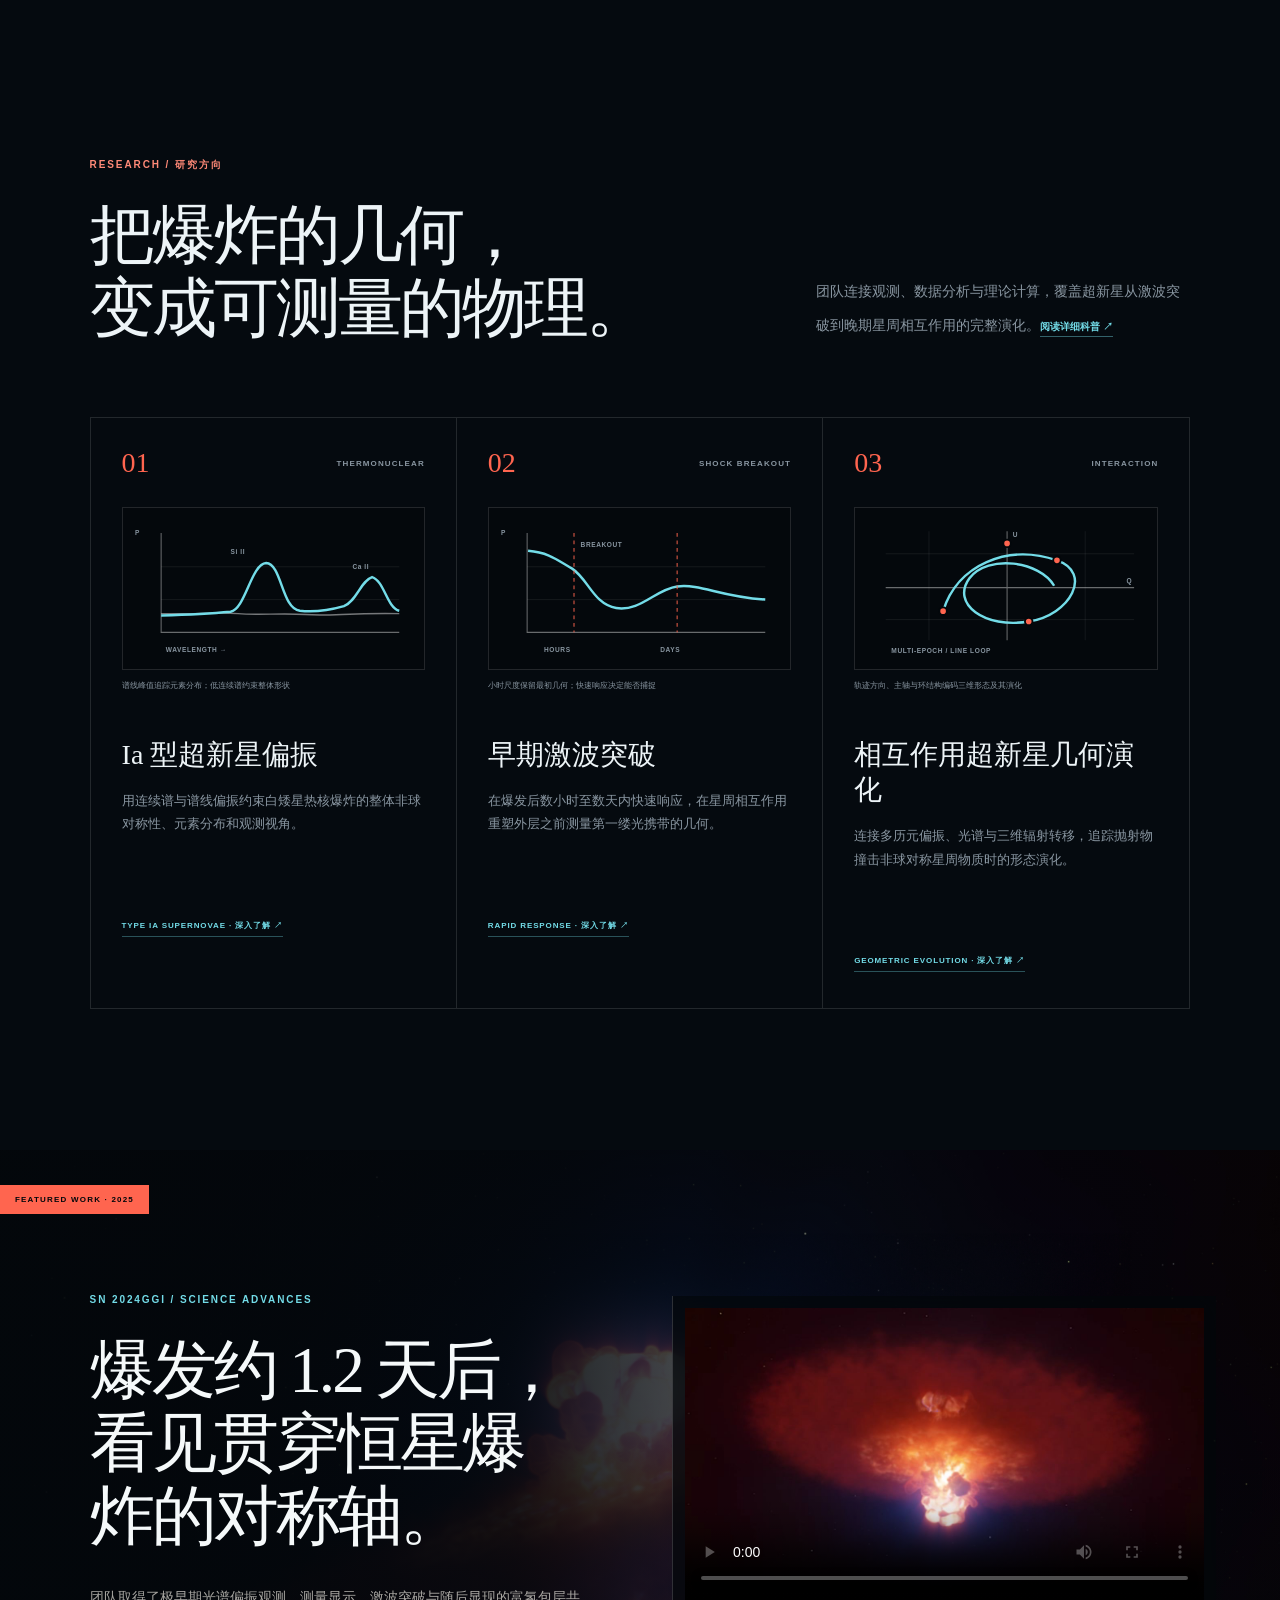
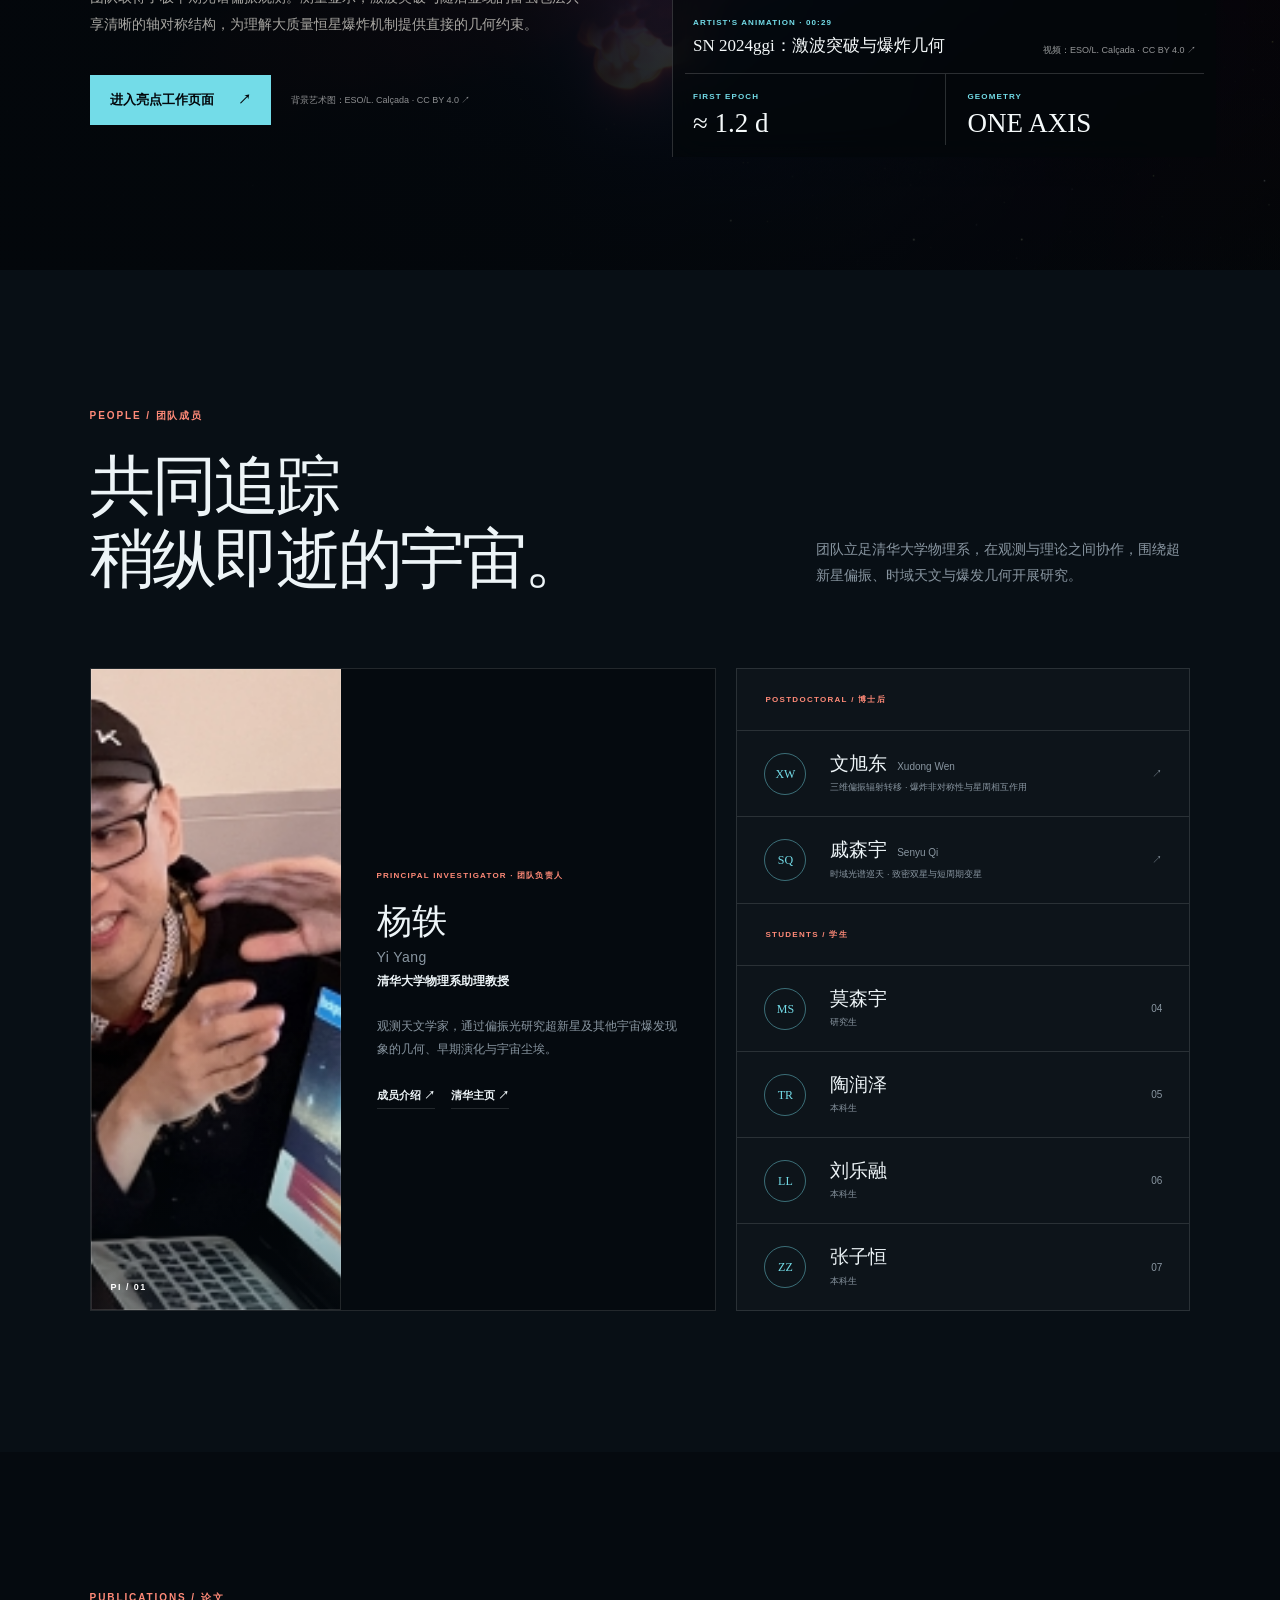
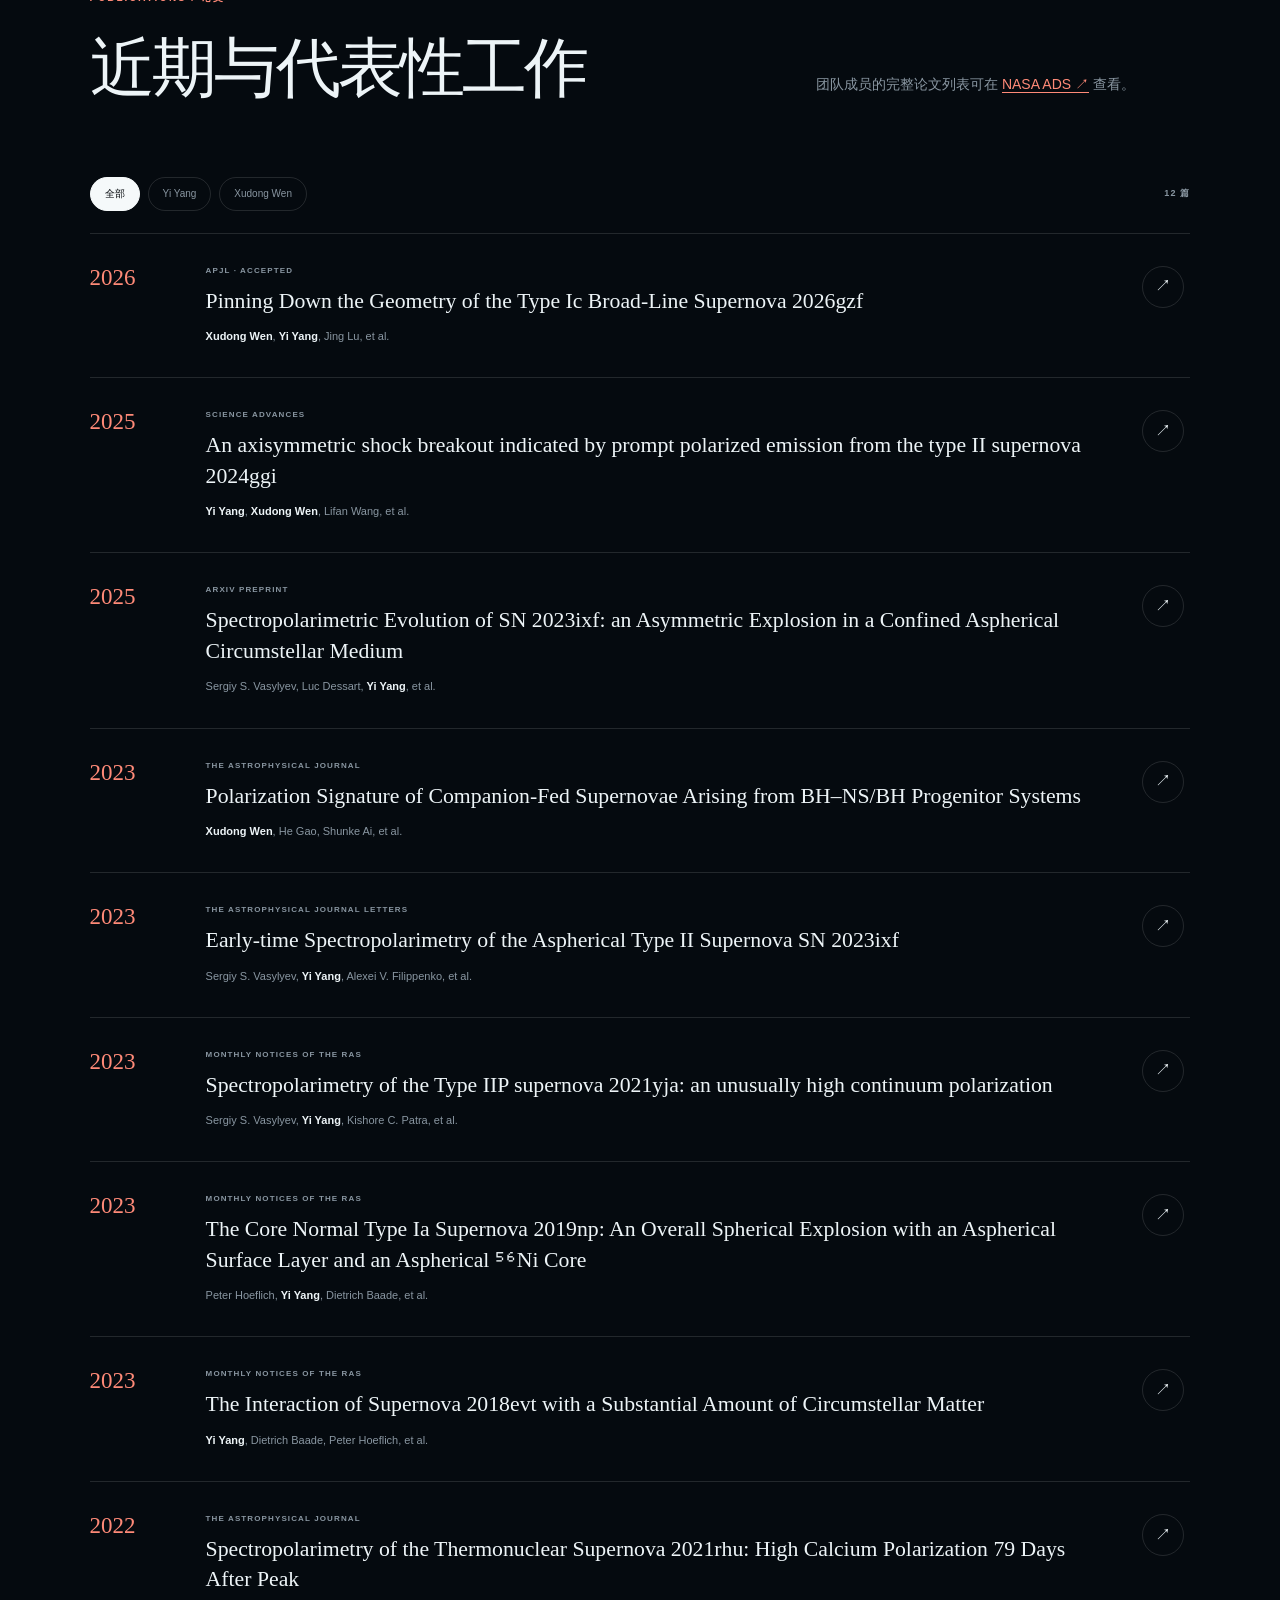
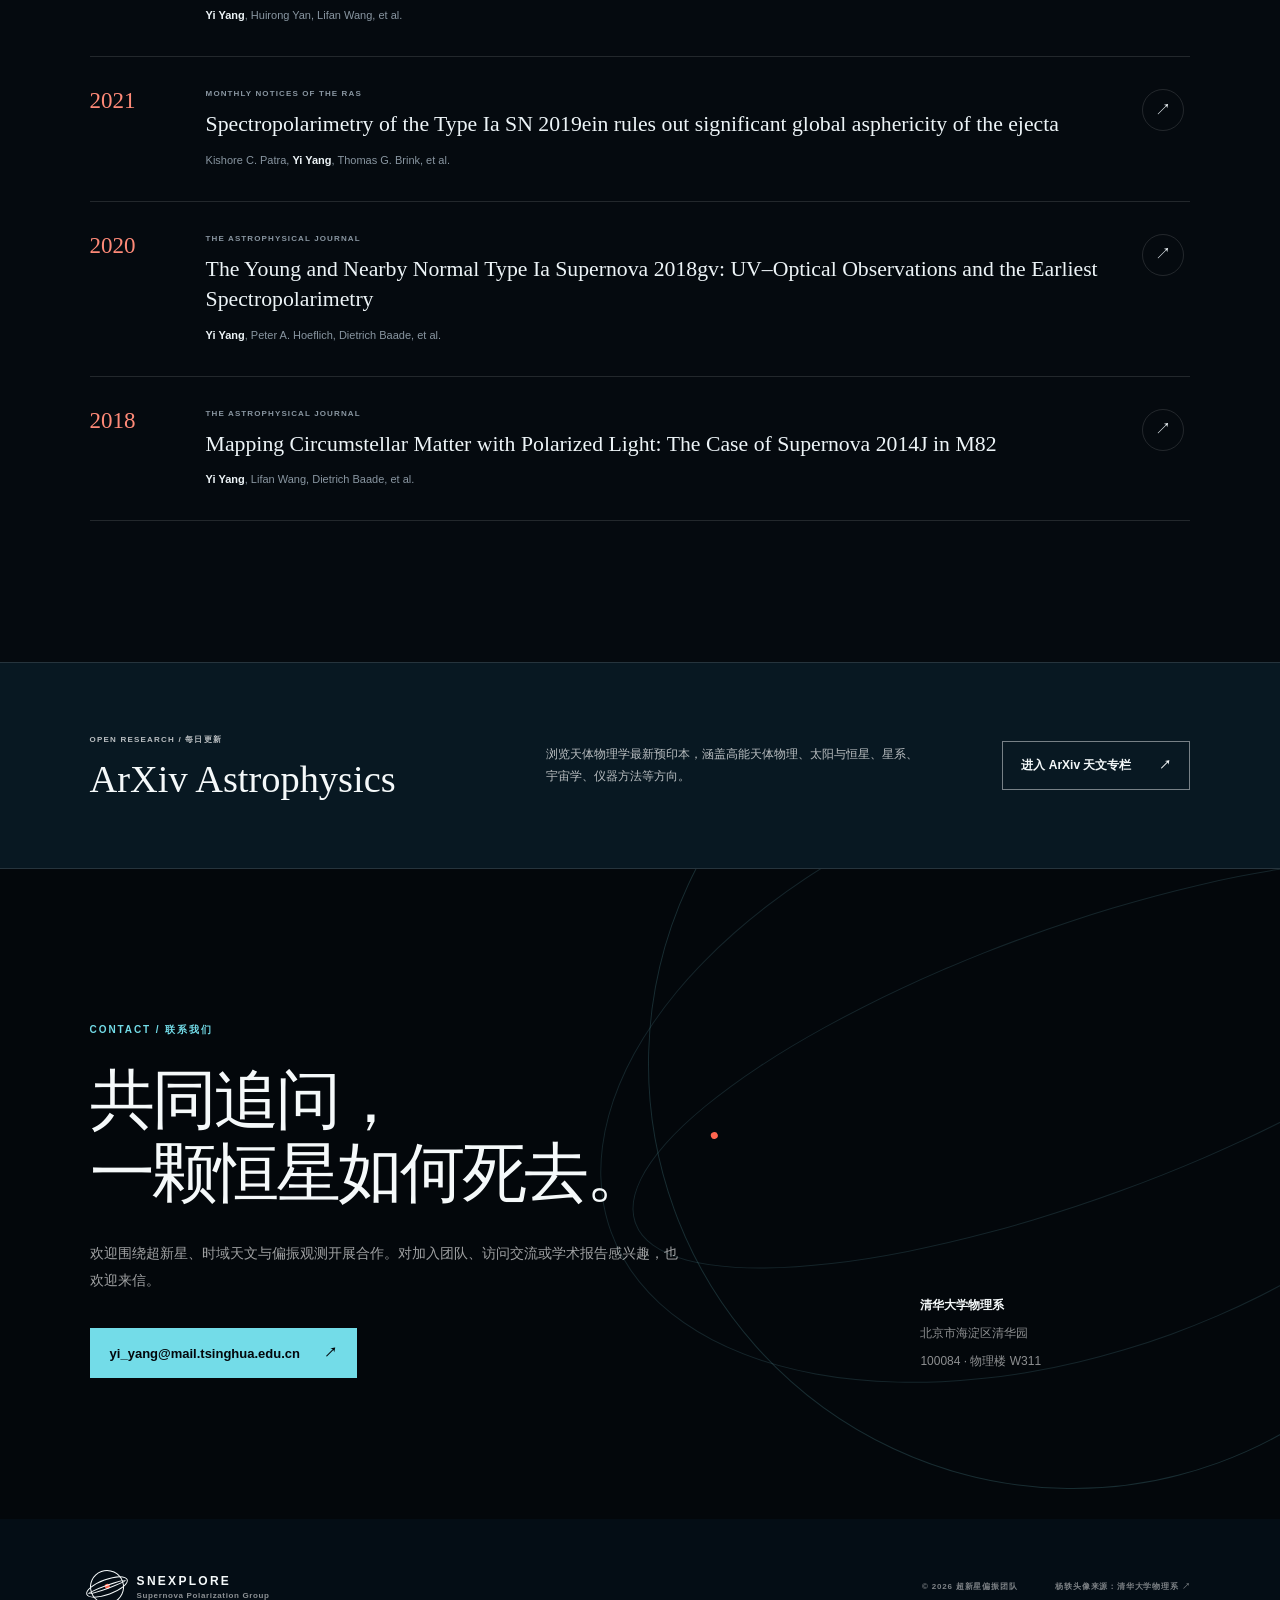
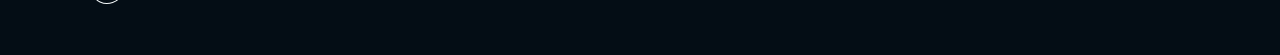
==== commit e2f7997b: "Update index.html" ====
--- a/index.html
+++ b/index.html
@@ -58,12 +58,12 @@
           <line x1="-25" y1="0" x2="25" y2="0" transform="translate(910 666) rotate(216.4)"/>
           <line x1="-25" y1="0" x2="25" y2="0" transform="translate(826 420) rotate(294.34)"/>
           <line x1="-25" y1="0" x2="25" y2="0" transform="translate(1140 354) rotate(36.4)"/>
-          <line x1="-30" y1="0" x2="30" y2="0" transform="translate(1379 560) rotate(98.09)"/>
-          <line x1="-30" y1="0" x2="30" y2="0" transform="translate(1177 771) rotate(149.77)"/>
-          <line x1="-30" y1="0" x2="30" y2="0" transform="translate(845 760) rotate(215.8)"/>
-          <line x1="-30" y1="0" x2="30" y2="0" transform="translate(671 560) rotate(261.91)"/>
-          <line x1="-30" y1="0" x2="30" y2="0" transform="translate(819 274) rotate(318.83)"/>
-          <line x1="-30" y1="0" x2="30" y2="0" transform="translate(1205 260) rotate(35.8)"/>
+          <line x1="-35" y1="0" x2="35" y2="0" transform="translate(1379 560) rotate(98.09)"/>
+          <line x1="-35" y1="0" x2="35" y2="0" transform="translate(1177 771) rotate(149.77)"/>
+          <line x1="-35" y1="0" x2="35" y2="0" transform="translate(845 760) rotate(215.8)"/>
+          <line x1="-35" y1="0" x2="35" y2="0" transform="translate(671 560) rotate(261.91)"/>
+          <line x1="-35" y1="0" x2="35" y2="0" transform="translate(819 274) rotate(318.83)"/>
+          <line x1="-35" y1="0" x2="35" y2="0" transform="translate(1205 260) rotate(35.8)"/>
         </g>
       </svg>
       <div class="hero-scrim" aria-hidden="true"></div>
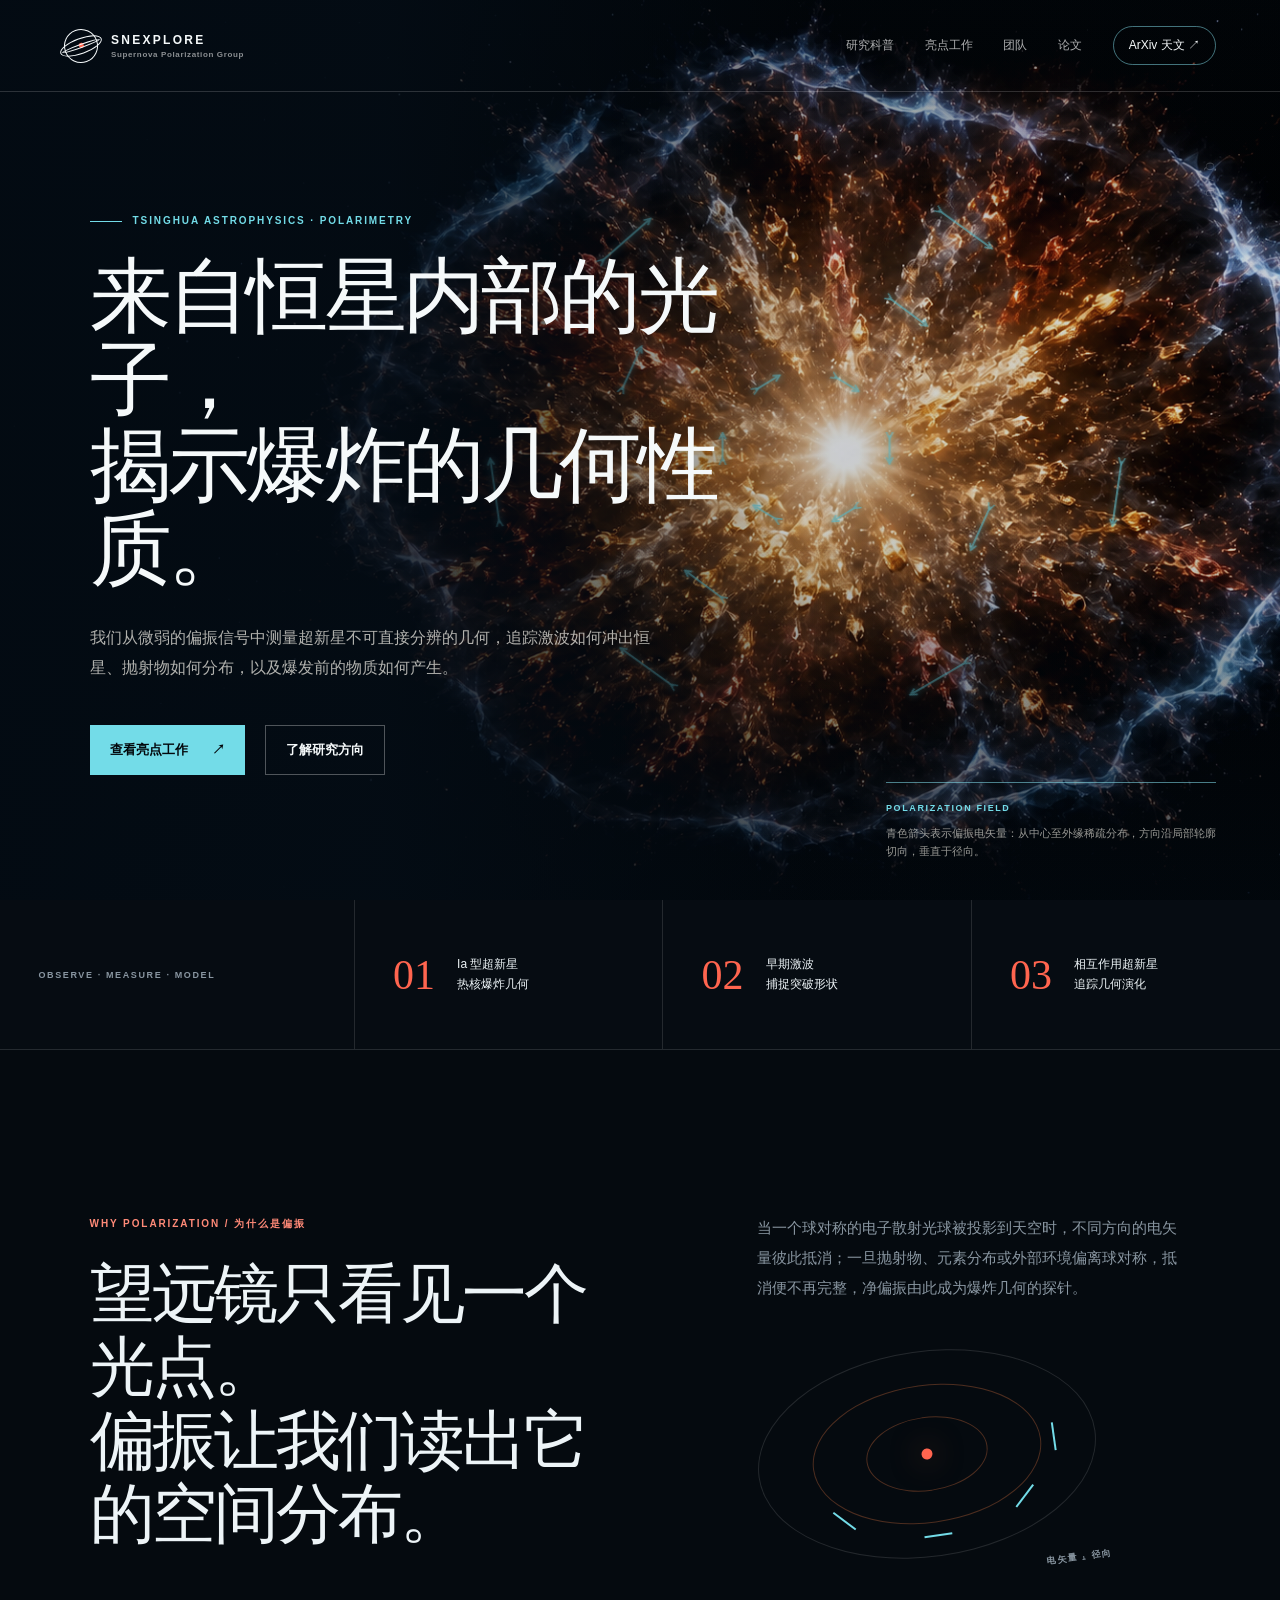
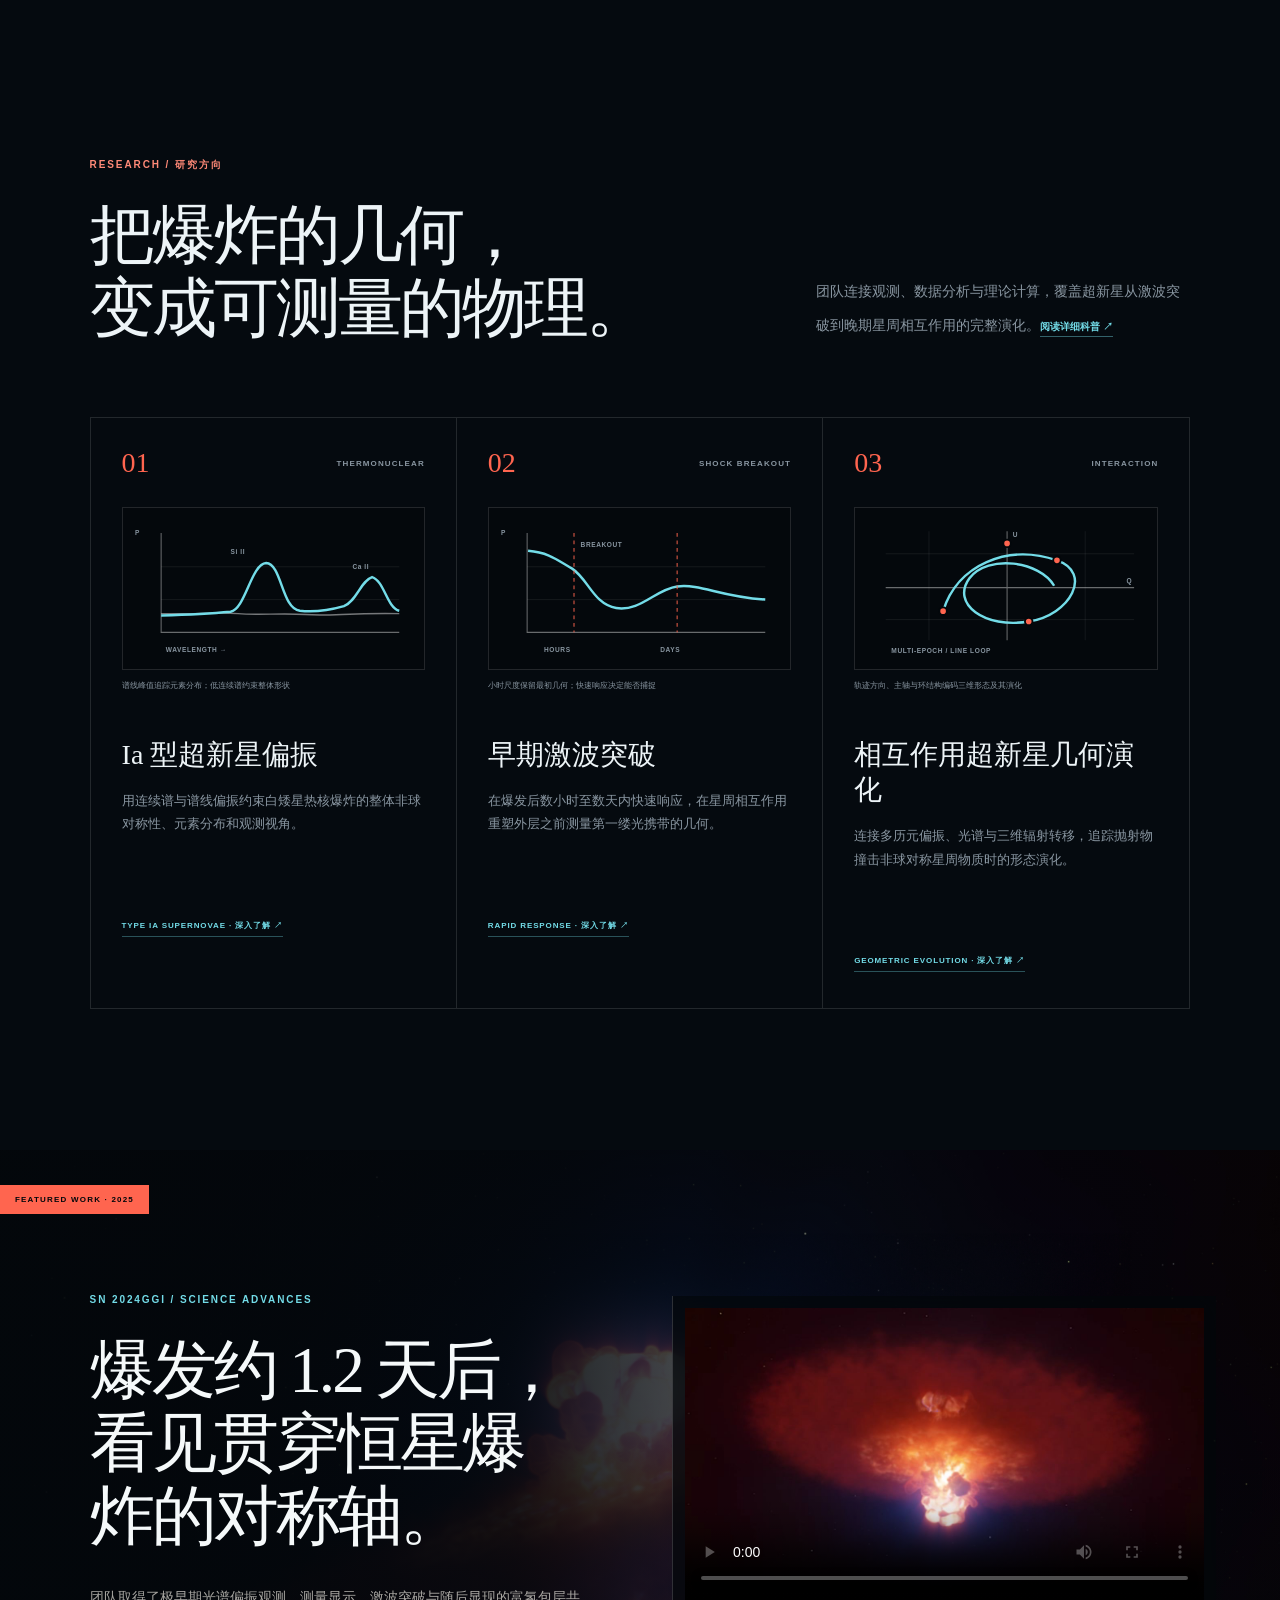
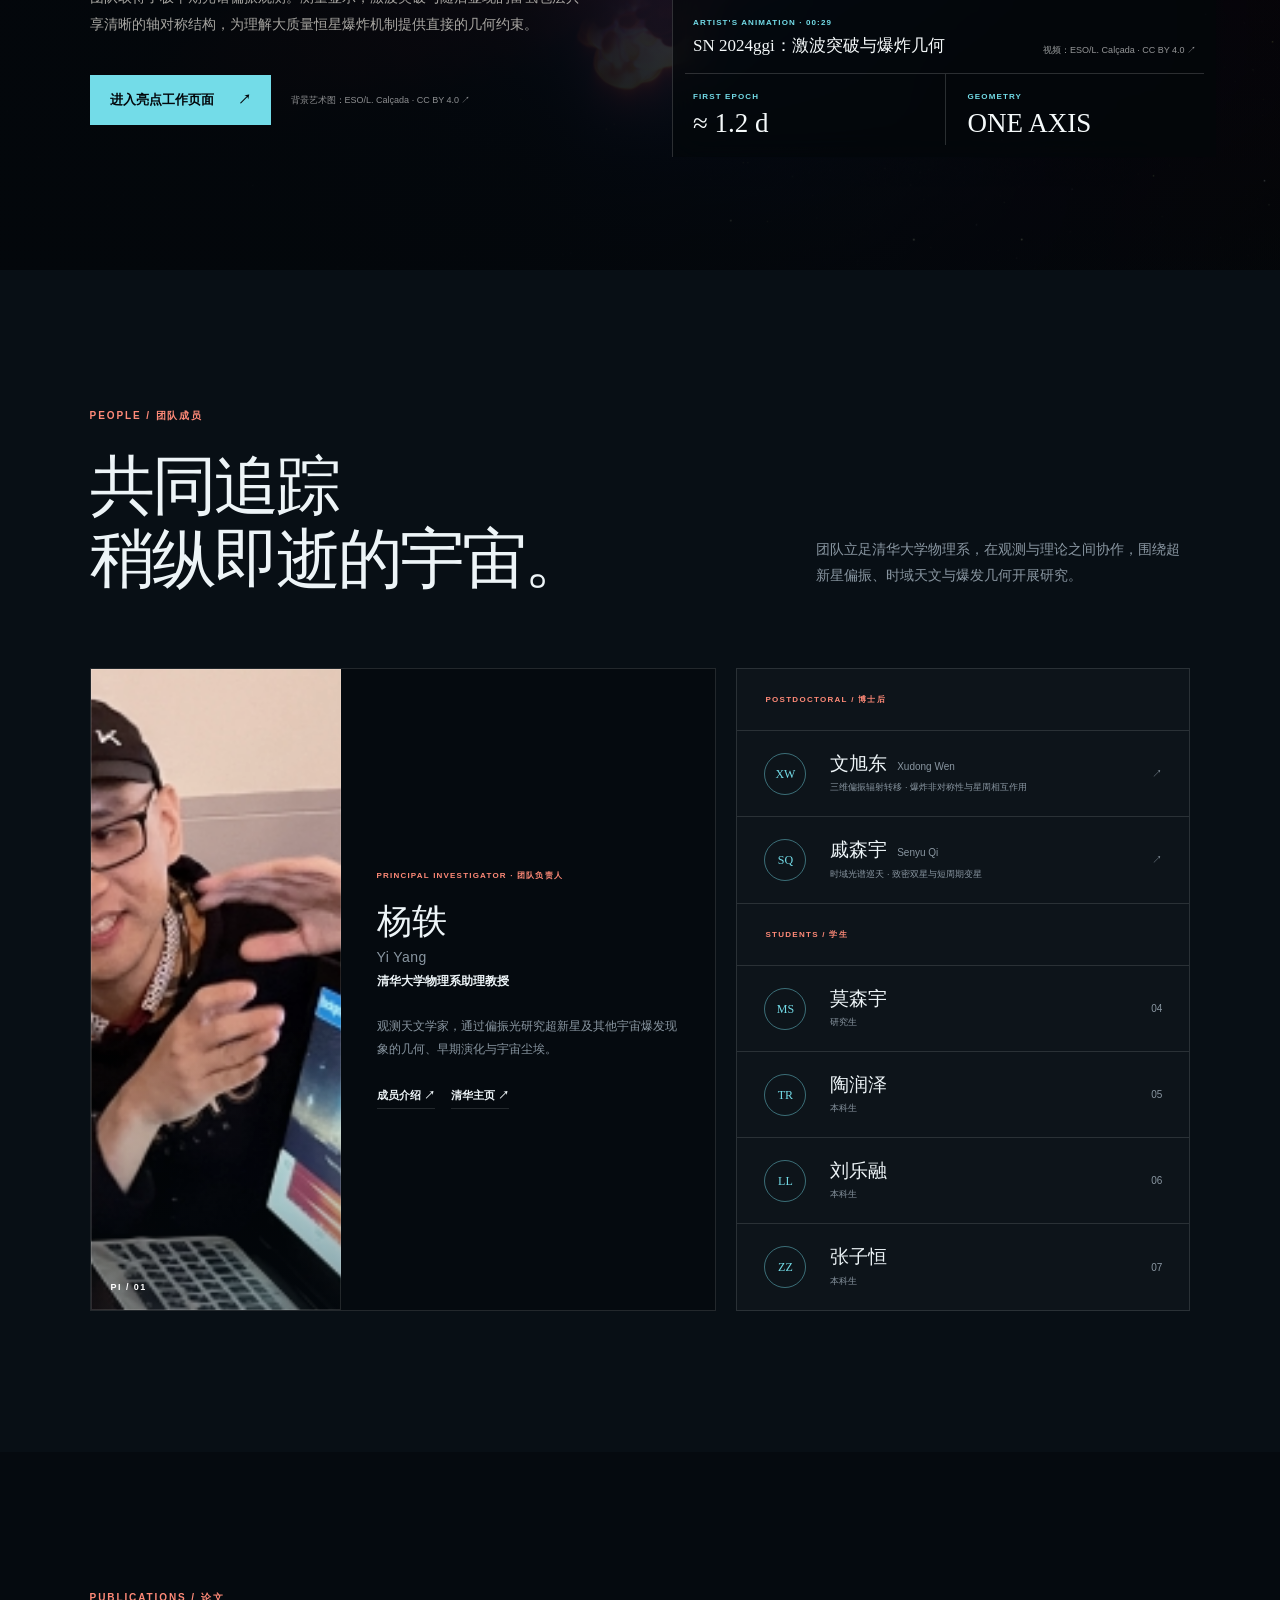
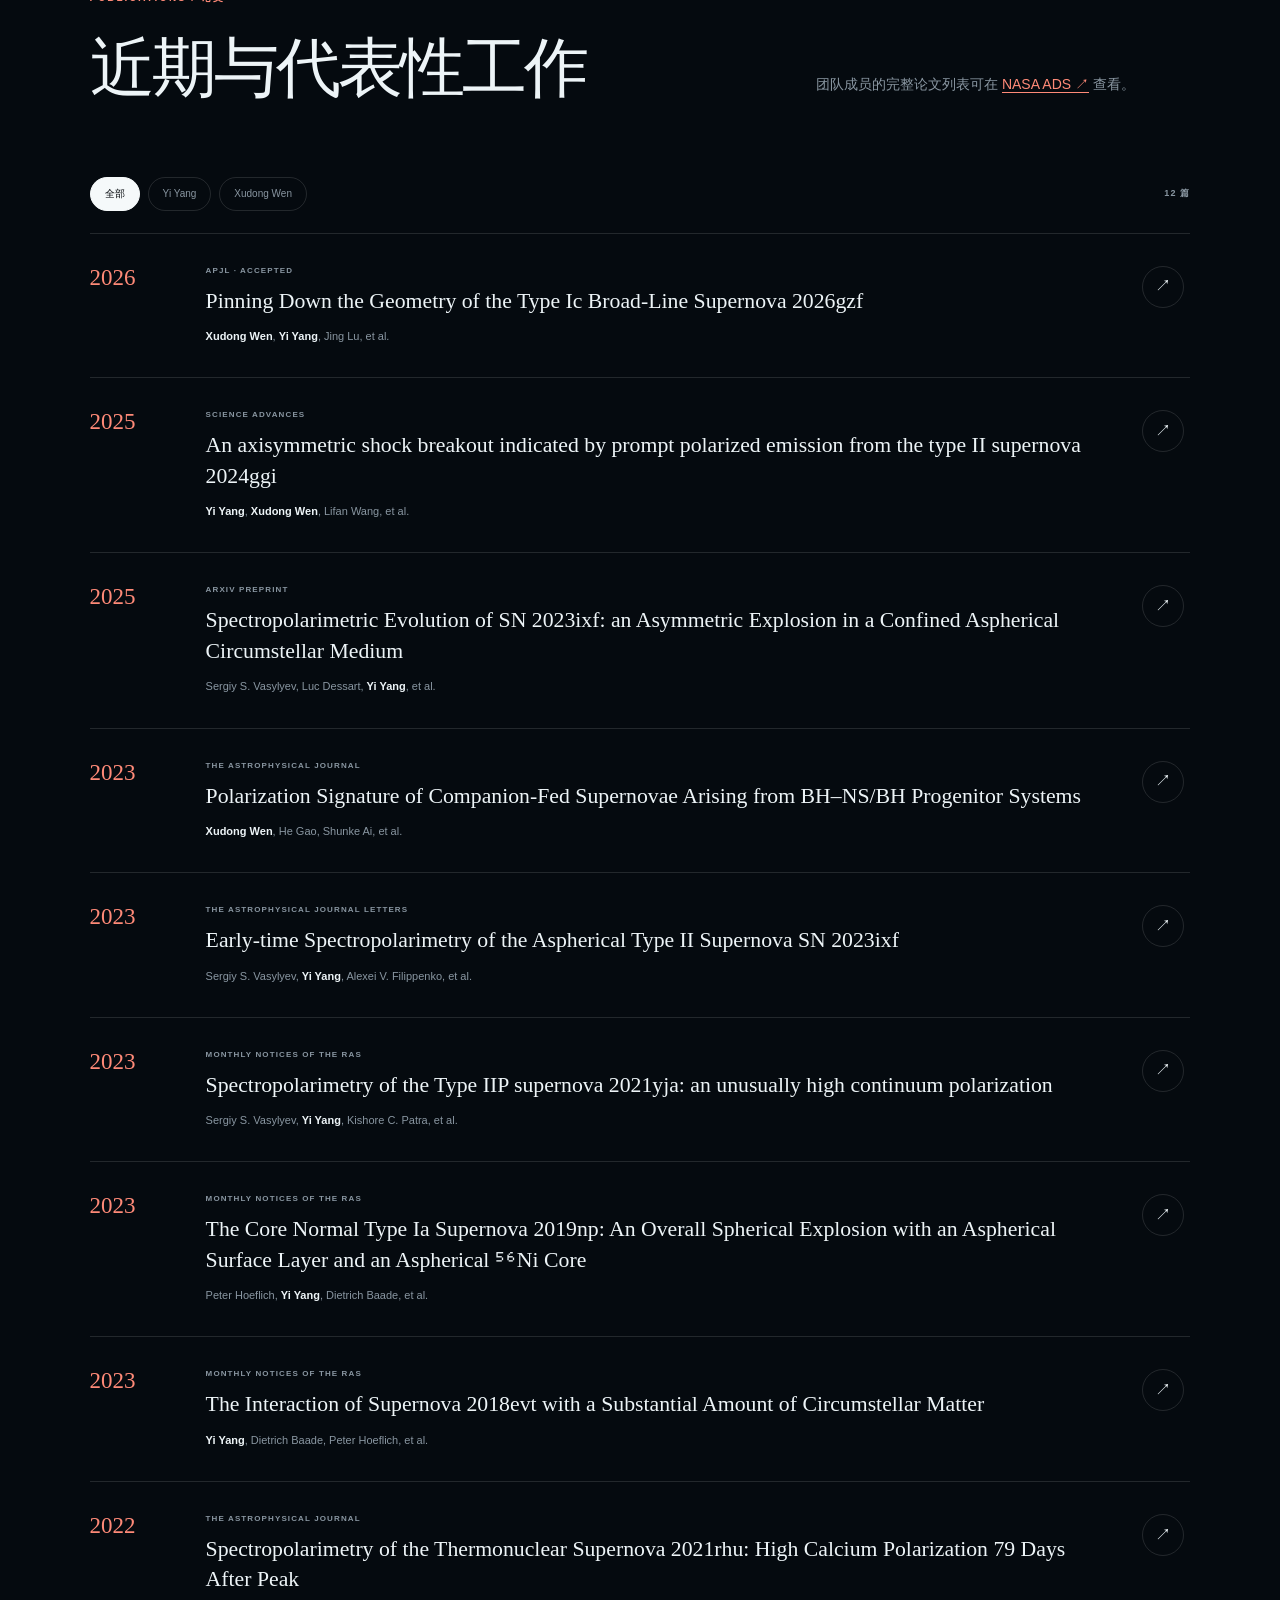
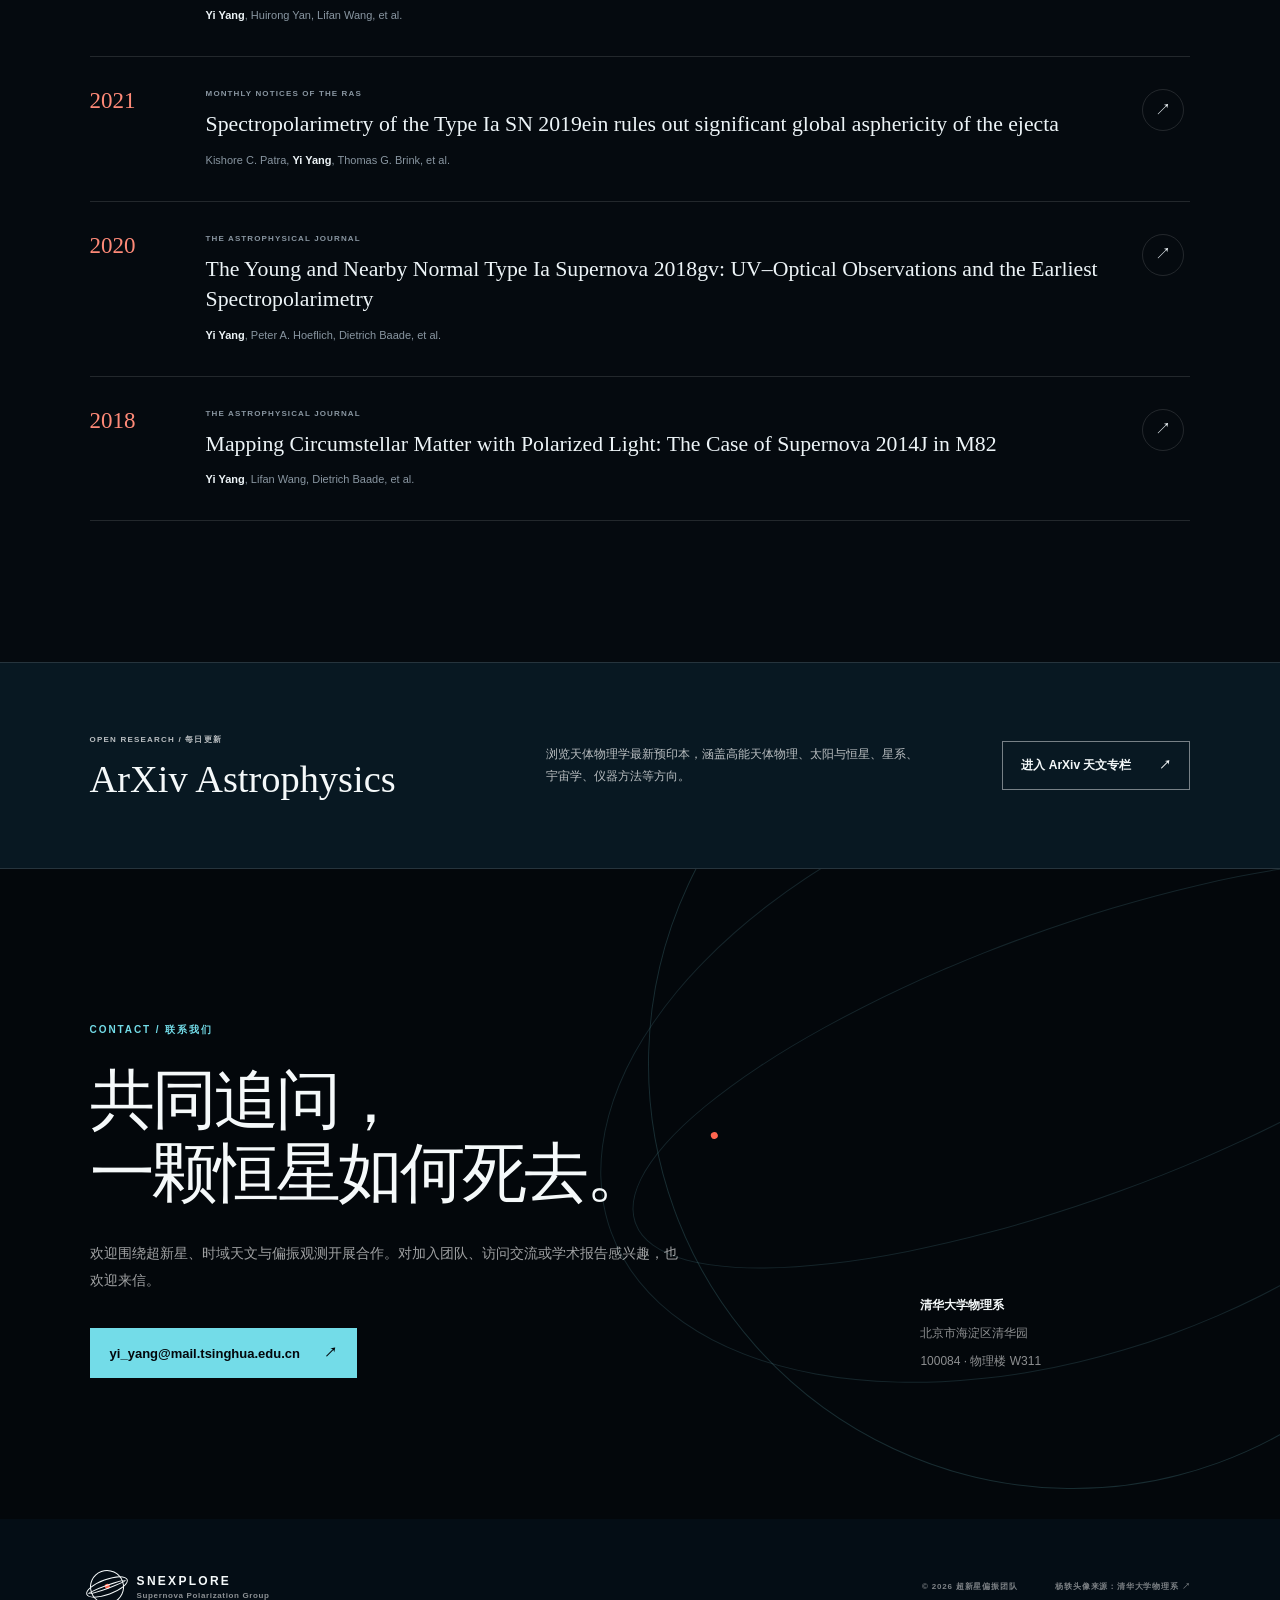
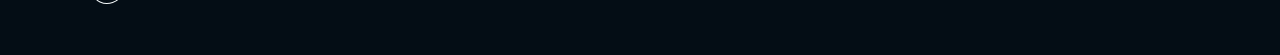
==== commit a29c0b61: "Update index.html" ====
--- a/index.html
+++ b/index.html
@@ -47,7 +47,7 @@
           <marker id="e-arrow-start" viewBox="0 0 8 8" refX="4" refY="4" markerWidth="5" markerHeight="5" orient="auto-start-reverse"><path d="M 8 1 L 1 4 L 8 7" fill="none" stroke="currentColor" stroke-width="1.2"/></marker>
           <marker id="e-arrow-end" viewBox="0 0 8 8" refX="4" refY="4" markerWidth="5" markerHeight="5" orient="auto"><path d="M 1 1 L 7 4 L 1 7" fill="none" stroke="currentColor" stroke-width="1.5"/></marker>
         </defs>
-        <g transform="translate(-70 0)"marker-start="url(#e-arrow-start)"marker-end="url(#e-arrow-end)">
+        <g transform="translate(-68 0)"marker-start="url(#e-arrow-start)"marker-end="url(#e-arrow-end)">
           <line x1="-14" y1="0" x2="14" y2="0" transform="translate(1120 510) rotate(90)"/>
           <line x1="-14" y1="0" x2="14" y2="0" transform="translate(1070 584) rotate(148.7)"/>
           <line x1="-14" y1="0" x2="14" y2="0" transform="translate(980 584) rotate(211.3)"/>
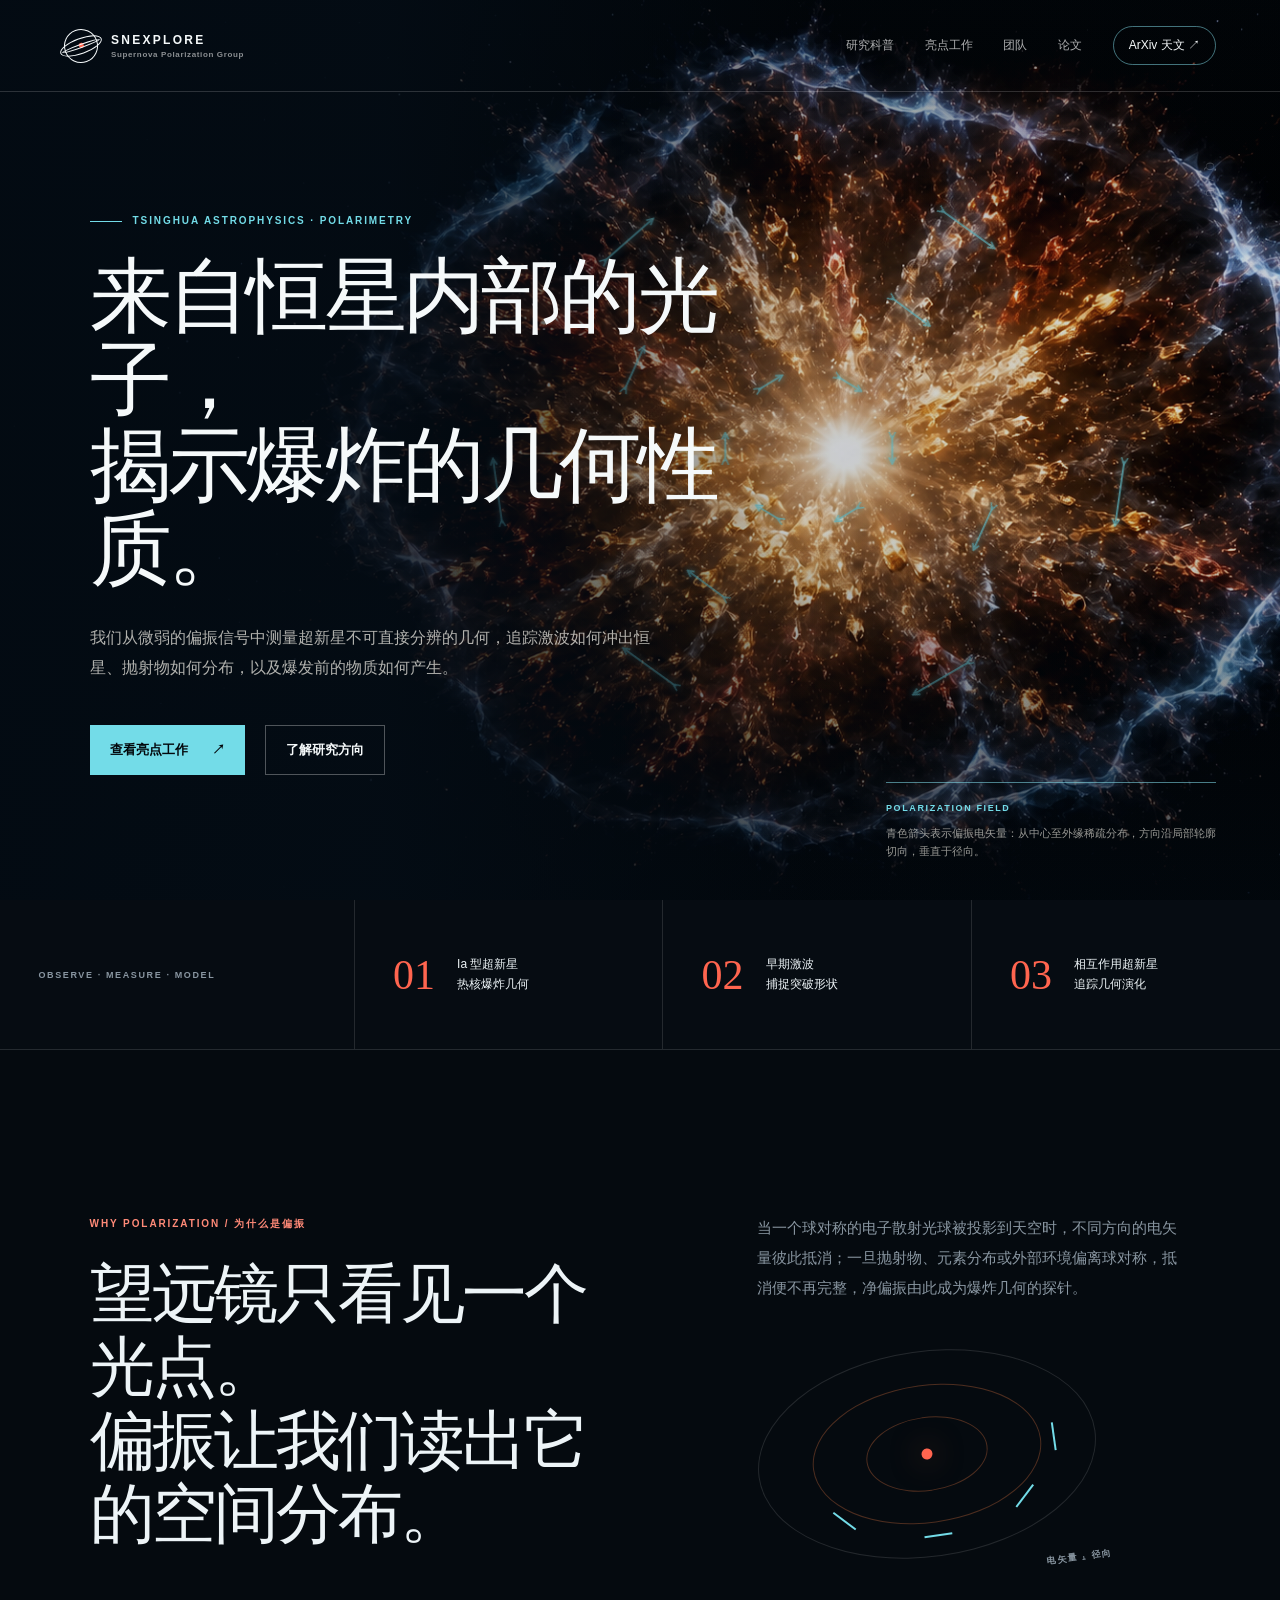
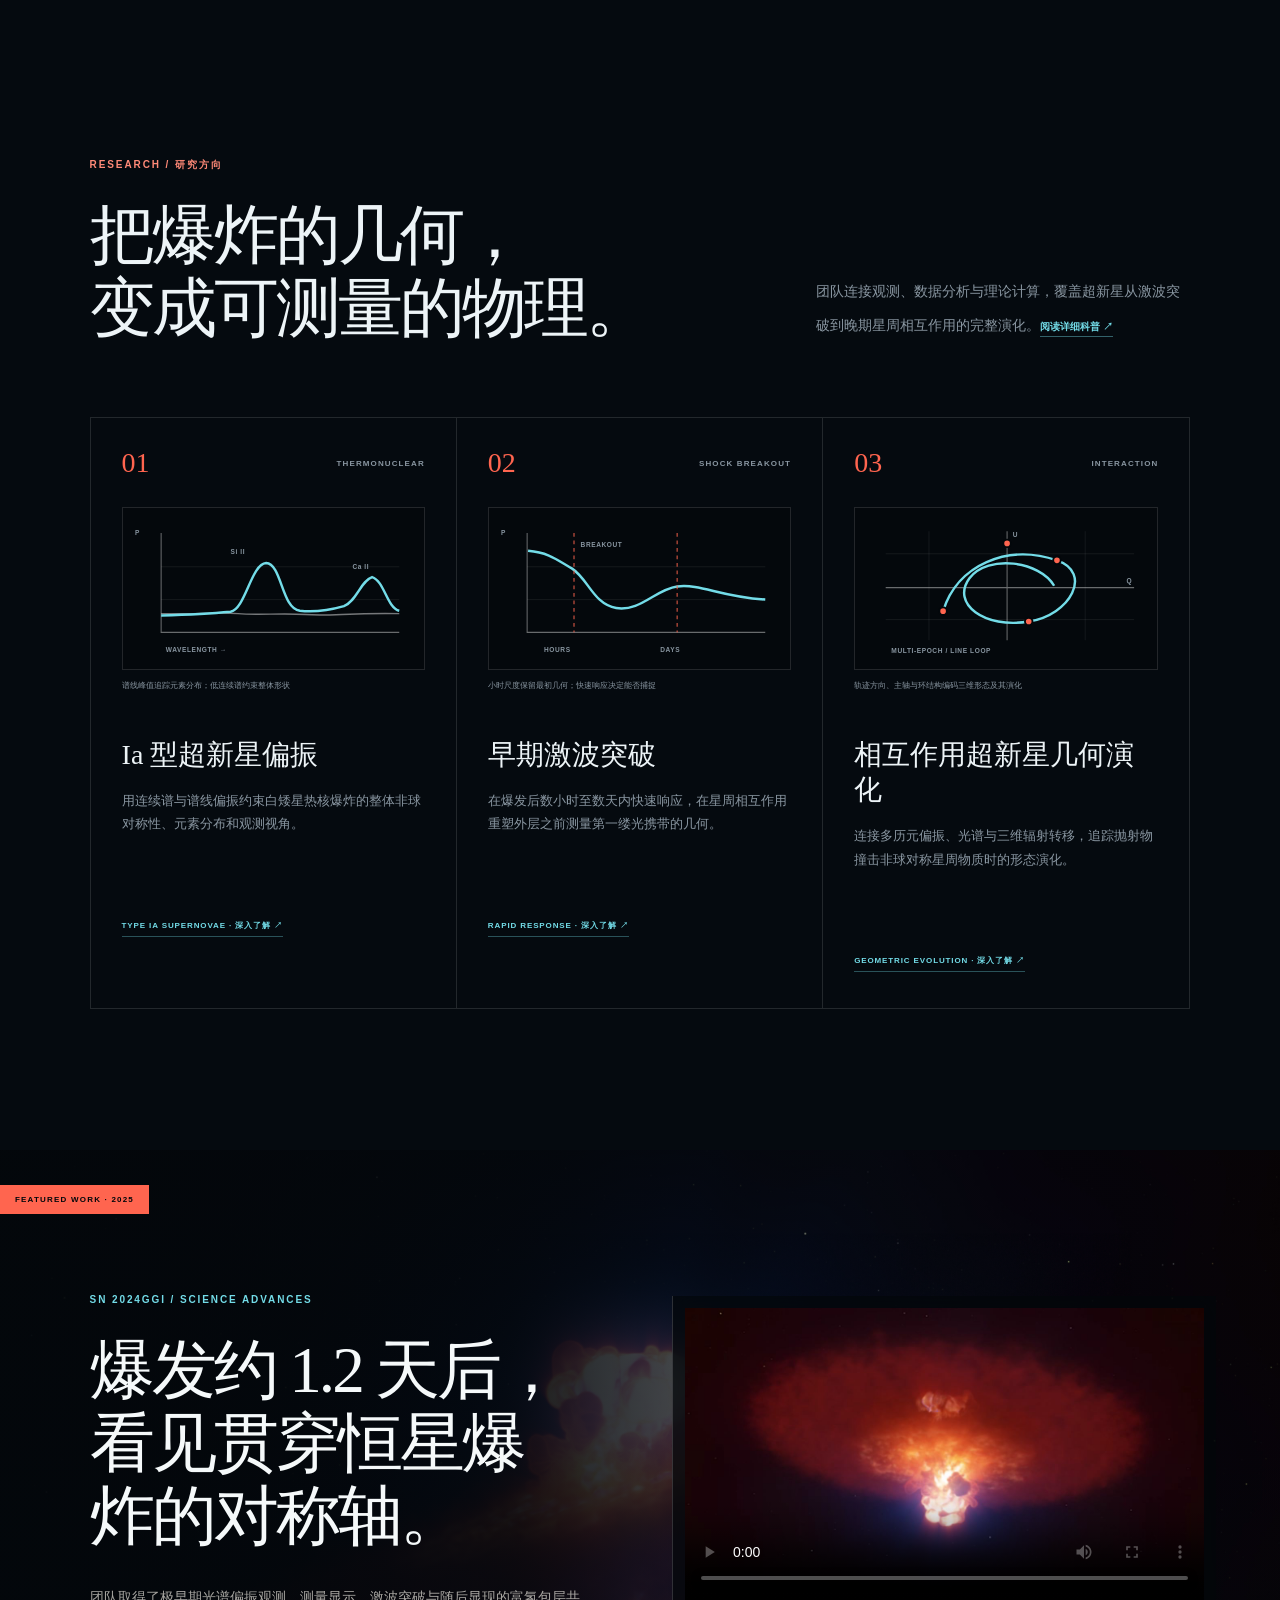
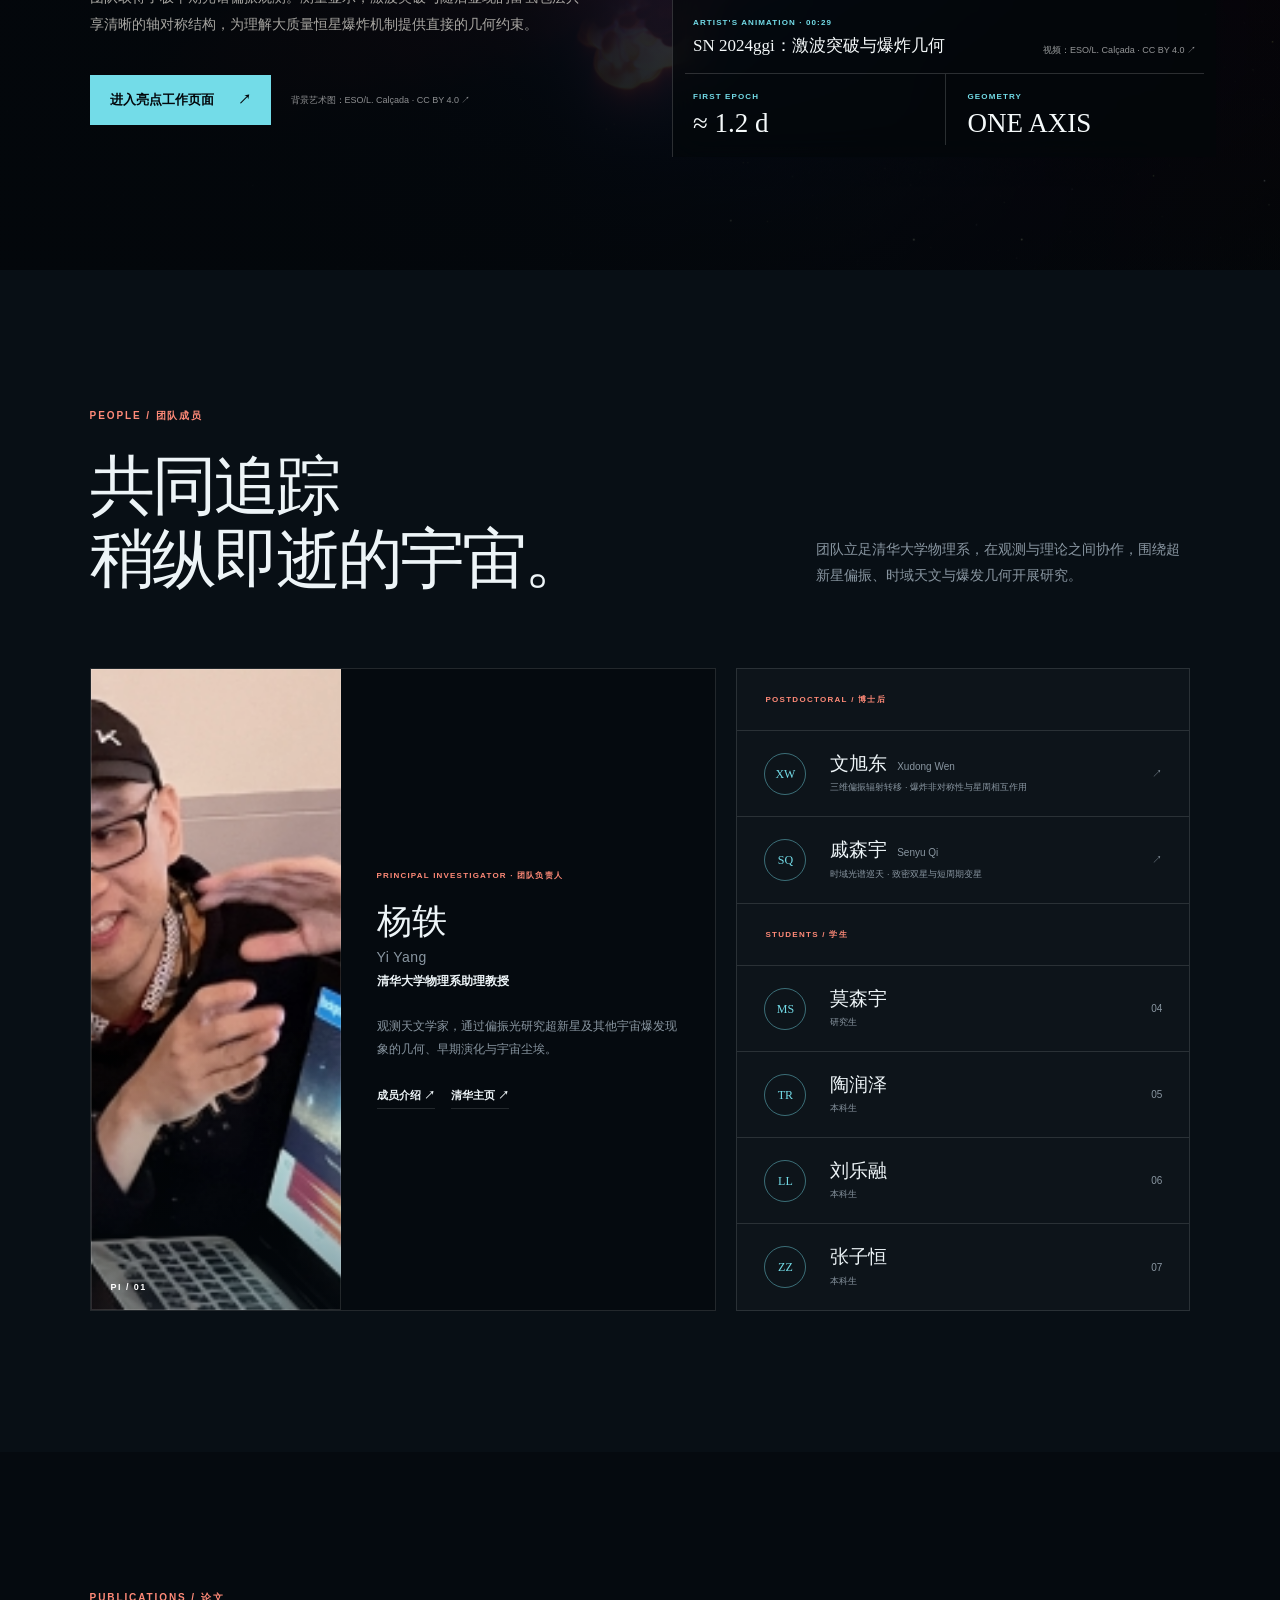
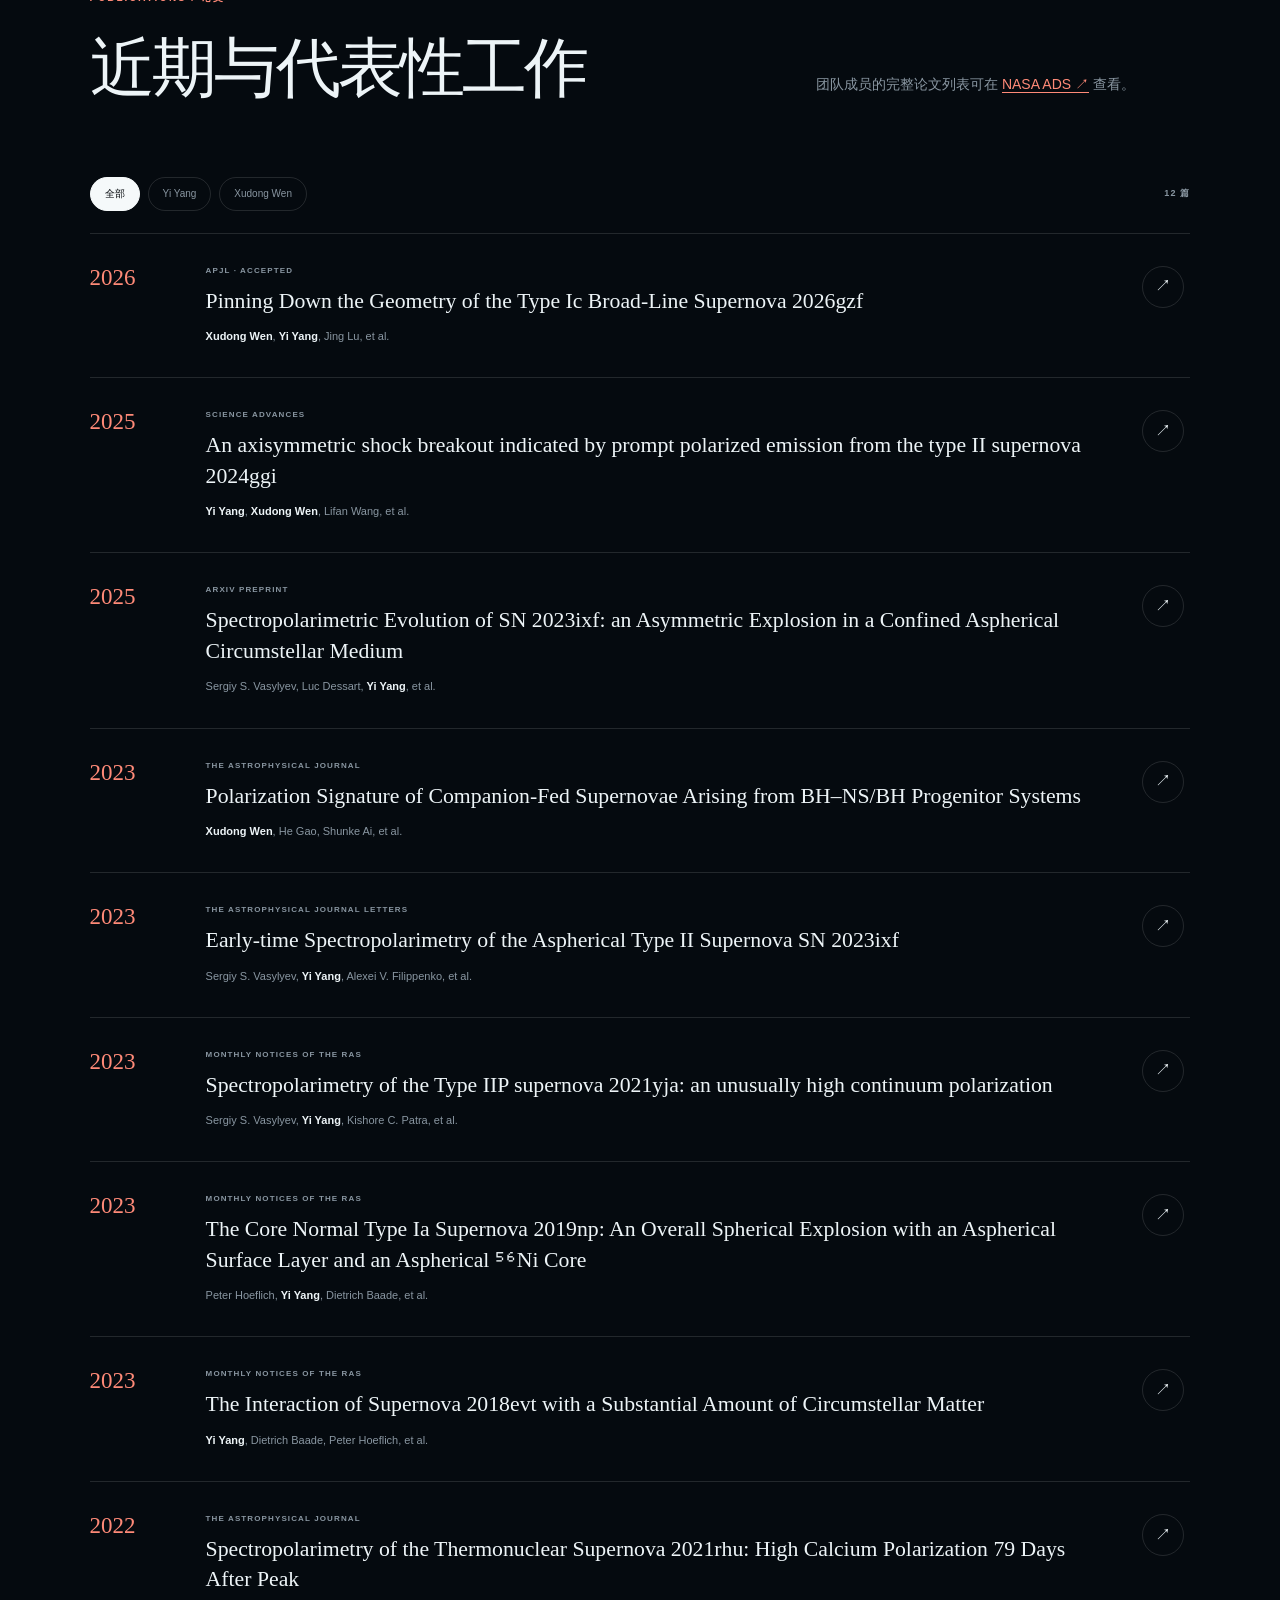
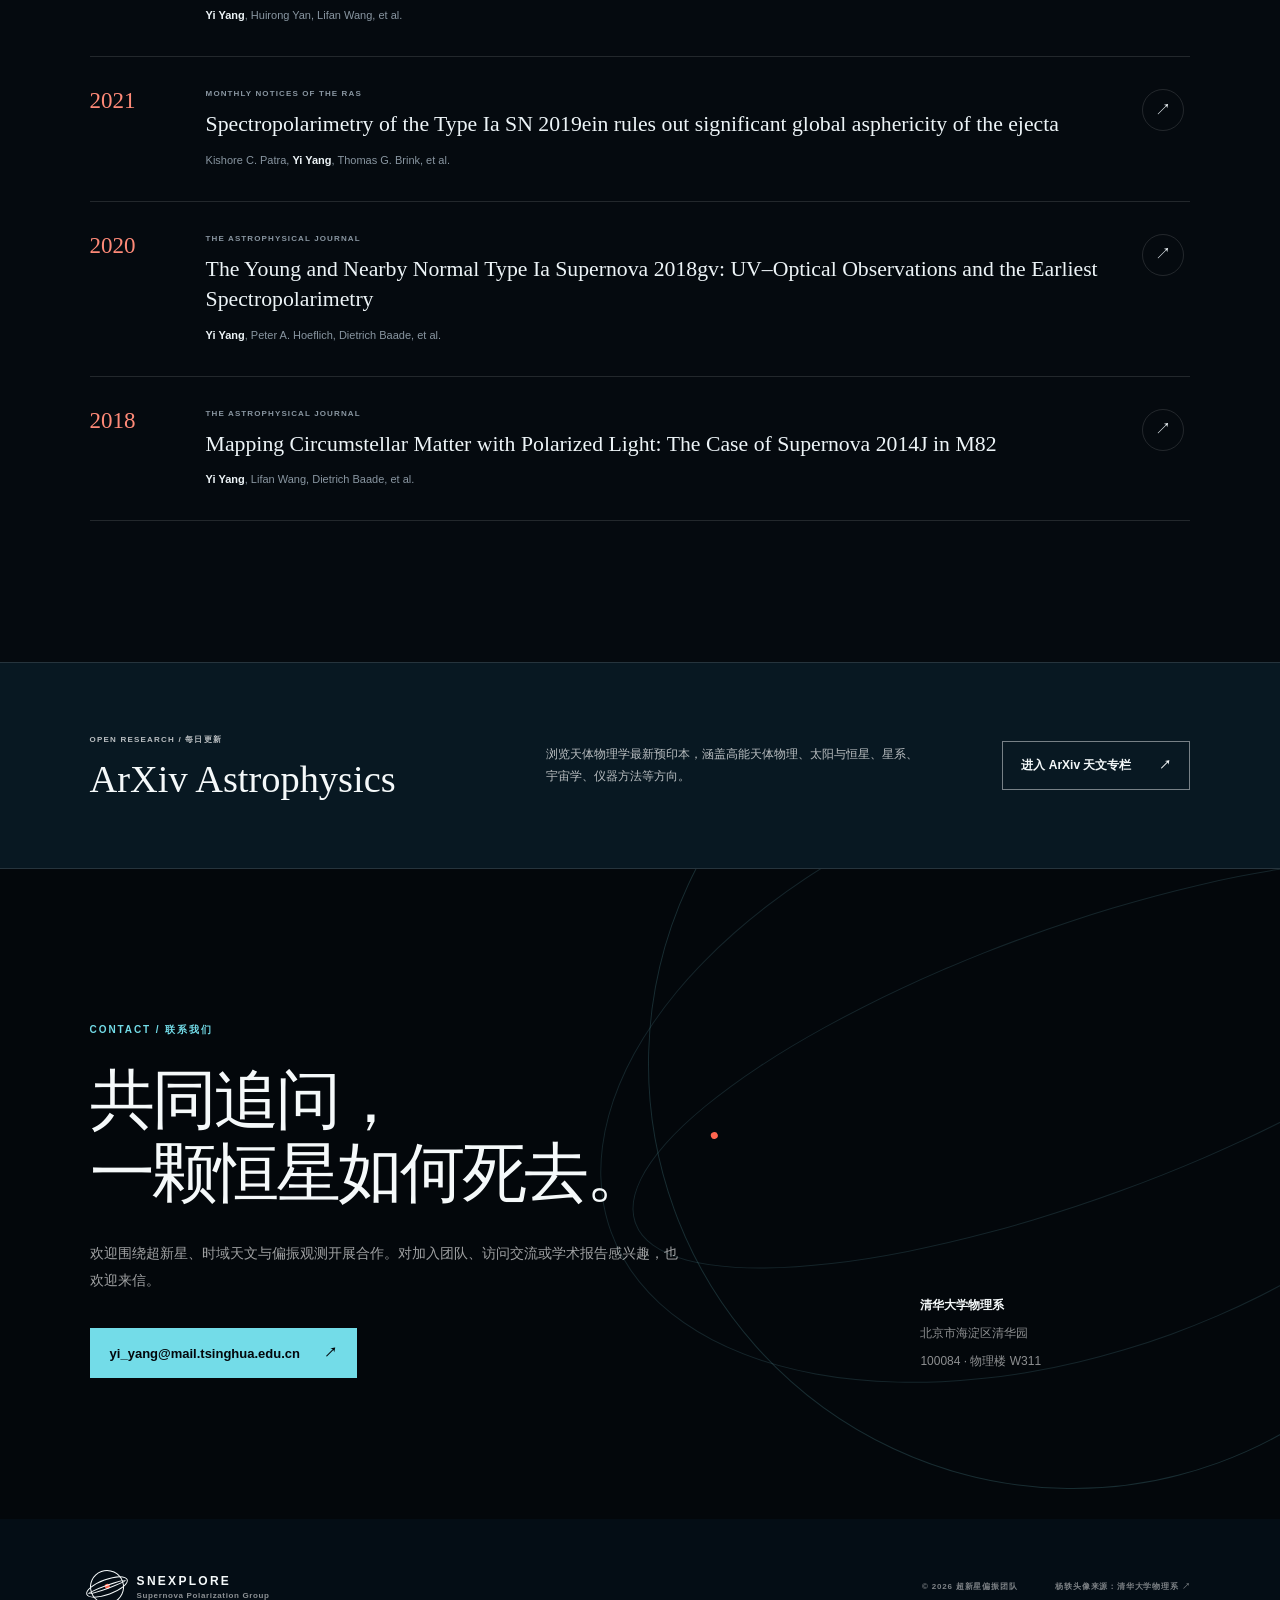
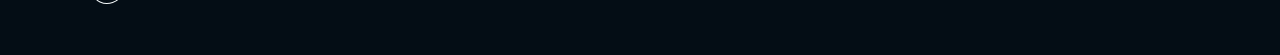
==== commit 9b229c24: "Update index.html" ====
--- a/index.html
+++ b/index.html
@@ -47,7 +47,7 @@
           <marker id="e-arrow-start" viewBox="0 0 8 8" refX="4" refY="4" markerWidth="5" markerHeight="5" orient="auto-start-reverse"><path d="M 8 1 L 1 4 L 8 7" fill="none" stroke="currentColor" stroke-width="1.2"/></marker>
           <marker id="e-arrow-end" viewBox="0 0 8 8" refX="4" refY="4" markerWidth="5" markerHeight="5" orient="auto"><path d="M 1 1 L 7 4 L 1 7" fill="none" stroke="currentColor" stroke-width="1.5"/></marker>
         </defs>
-        <g transform="translate(-68 0)"marker-start="url(#e-arrow-start)"marker-end="url(#e-arrow-end)">
+        <g transform="translate(-65 0)"marker-start="url(#e-arrow-start)"marker-end="url(#e-arrow-end)">
           <line x1="-14" y1="0" x2="14" y2="0" transform="translate(1120 510) rotate(90)"/>
           <line x1="-14" y1="0" x2="14" y2="0" transform="translate(1070 584) rotate(148.7)"/>
           <line x1="-14" y1="0" x2="14" y2="0" transform="translate(980 584) rotate(211.3)"/>
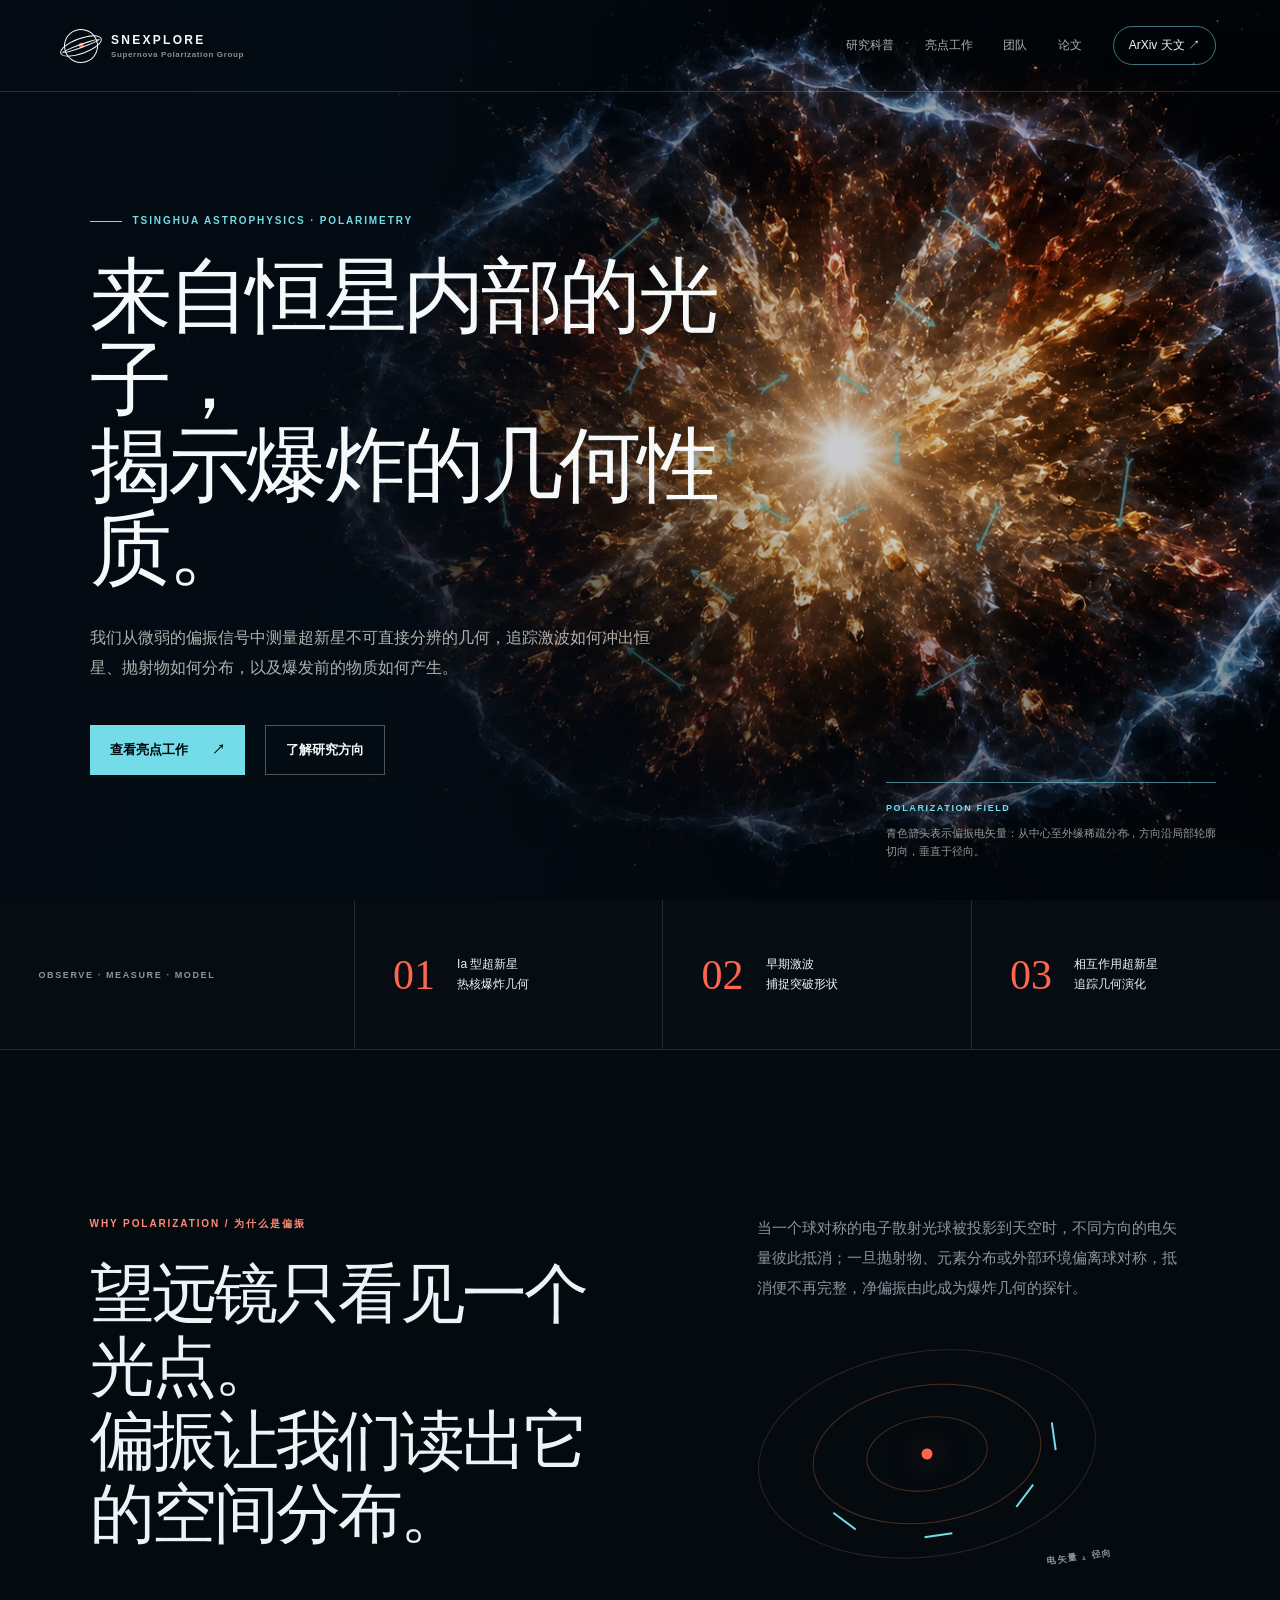
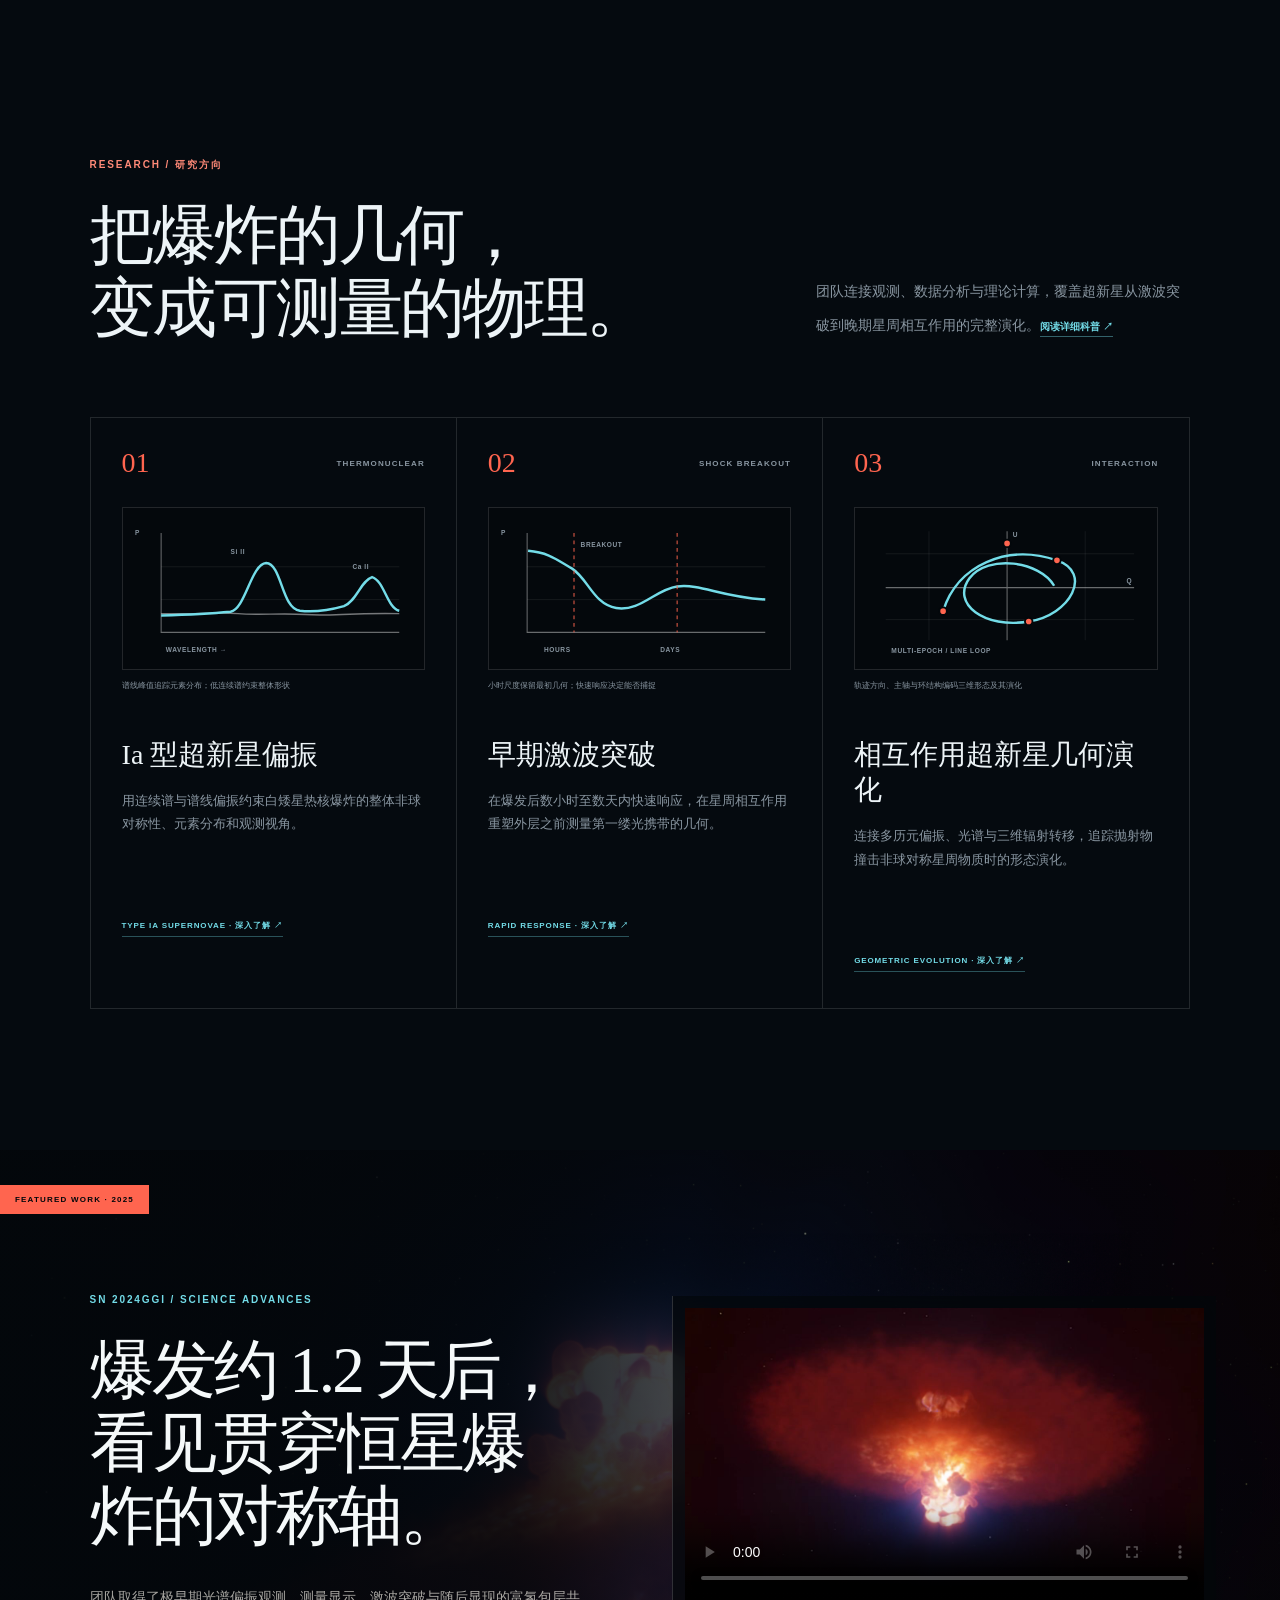
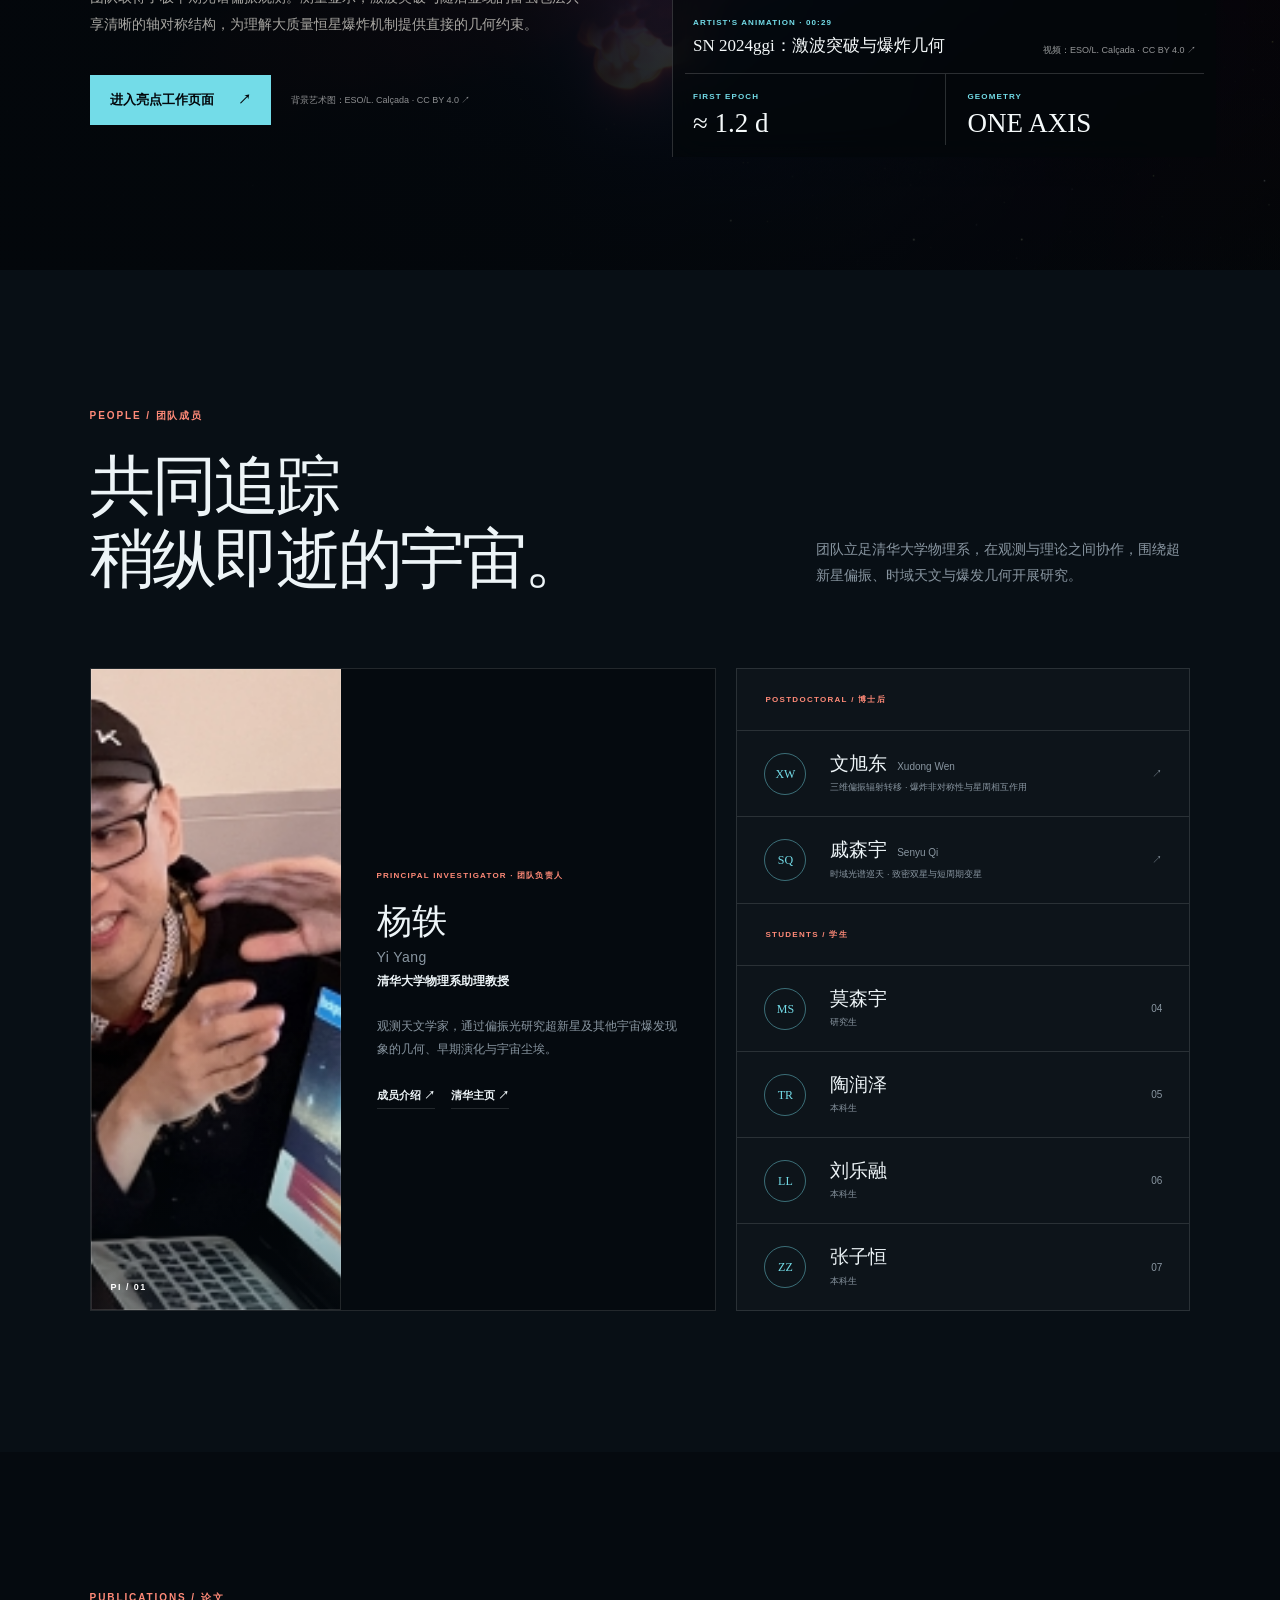
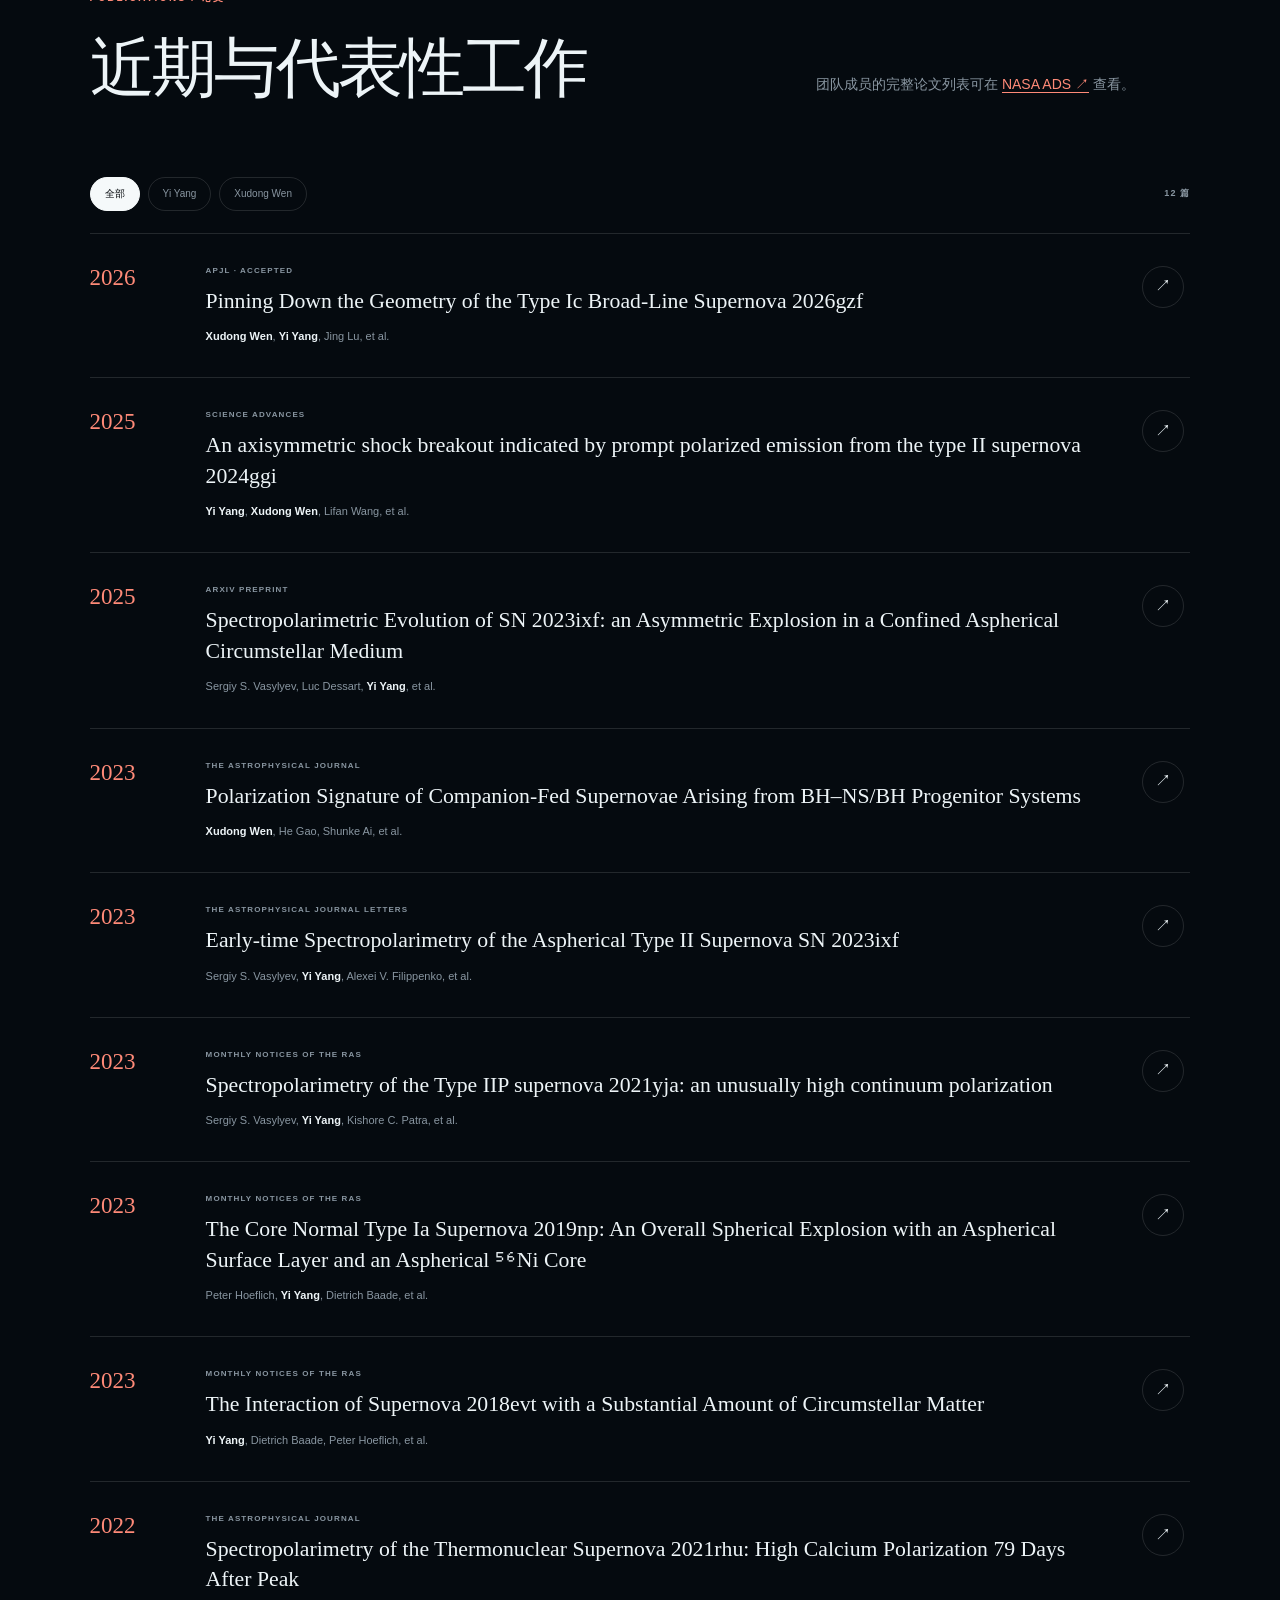
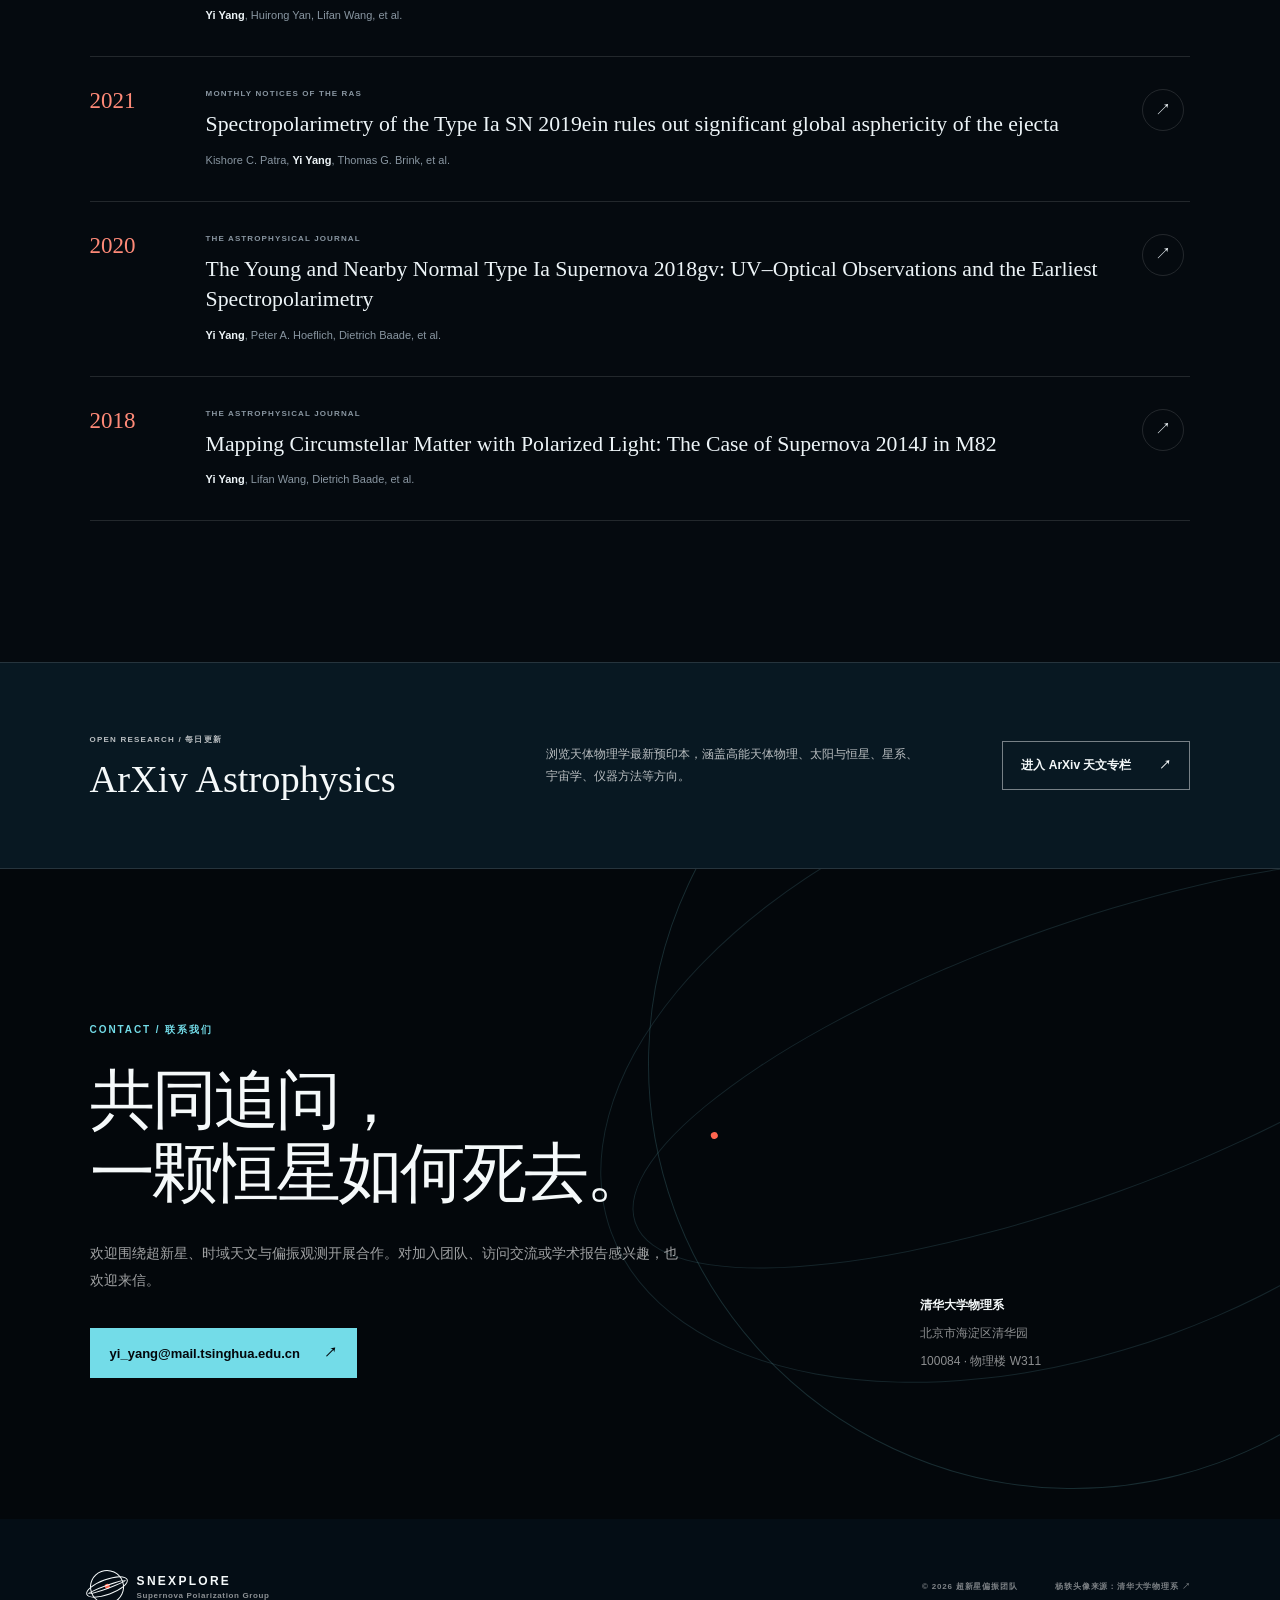
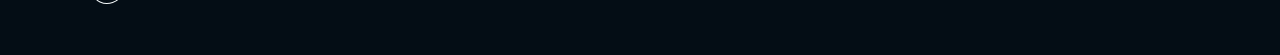
==== commit 61ac6d2d: "Update index.html" ====
--- a/index.html
+++ b/index.html
@@ -47,7 +47,7 @@
           <marker id="e-arrow-start" viewBox="0 0 8 8" refX="4" refY="4" markerWidth="5" markerHeight="5" orient="auto-start-reverse"><path d="M 8 1 L 1 4 L 8 7" fill="none" stroke="currentColor" stroke-width="1.2"/></marker>
           <marker id="e-arrow-end" viewBox="0 0 8 8" refX="4" refY="4" markerWidth="5" markerHeight="5" orient="auto"><path d="M 1 1 L 7 4 L 1 7" fill="none" stroke="currentColor" stroke-width="1.5"/></marker>
         </defs>
-        <g transform="translate(-65 0)"marker-start="url(#e-arrow-start)"marker-end="url(#e-arrow-end)">
+        <g transform="translate(-60 0)"marker-start="url(#e-arrow-start)"marker-end="url(#e-arrow-end)">
           <line x1="-14" y1="0" x2="14" y2="0" transform="translate(1120 510) rotate(90)"/>
           <line x1="-14" y1="0" x2="14" y2="0" transform="translate(1070 584) rotate(148.7)"/>
           <line x1="-14" y1="0" x2="14" y2="0" transform="translate(980 584) rotate(211.3)"/>
